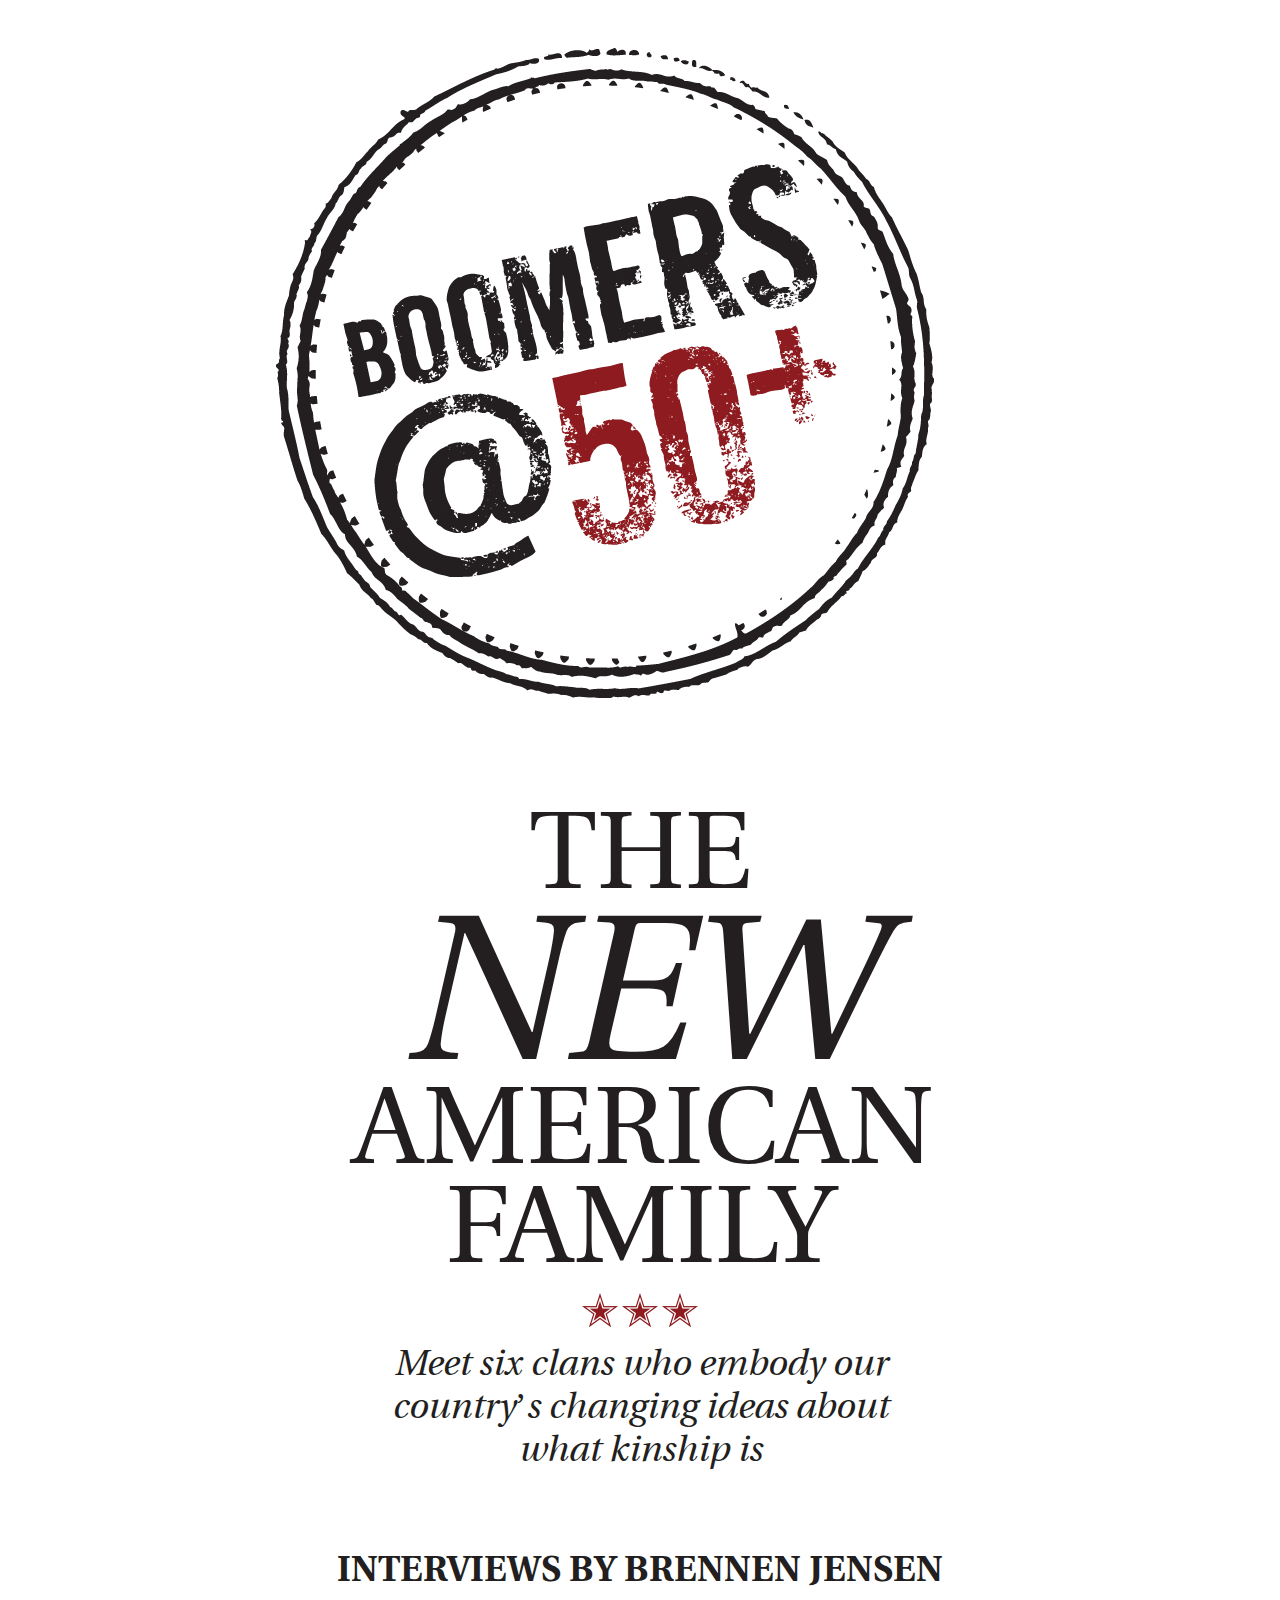
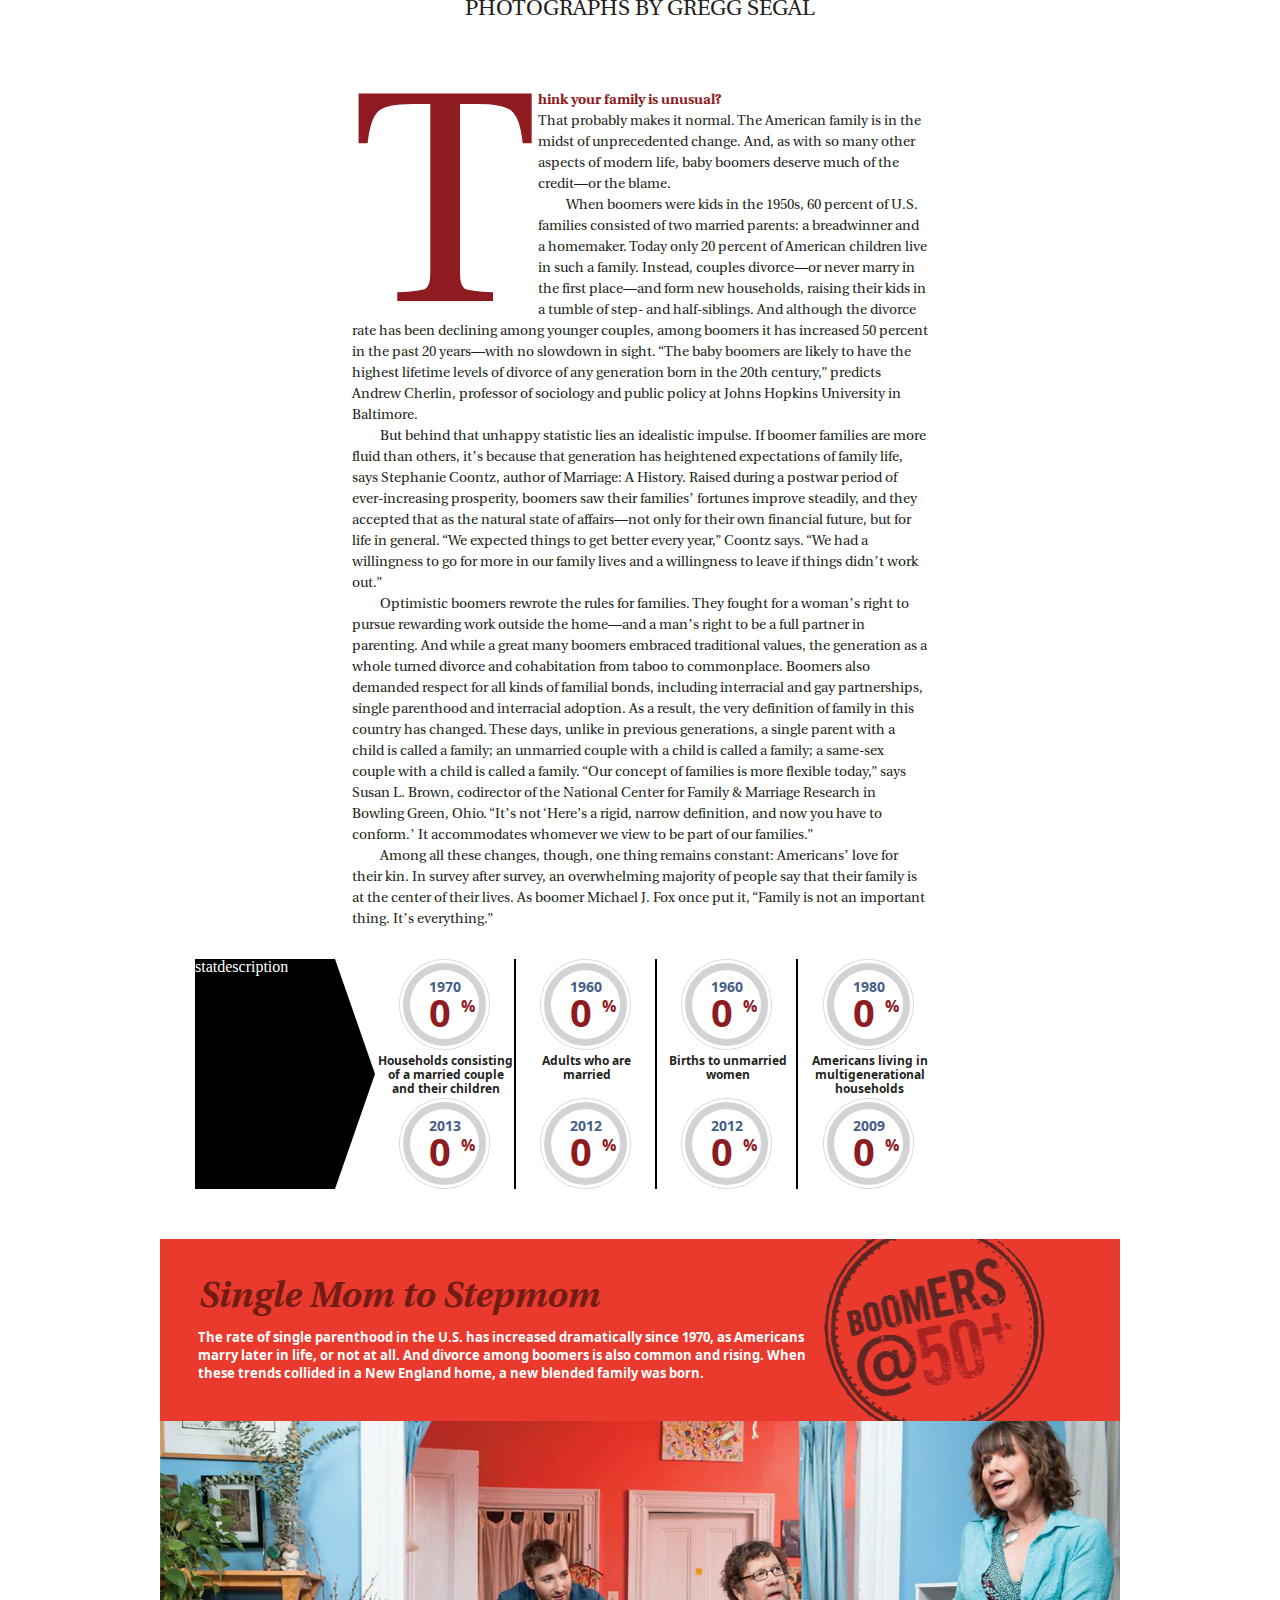
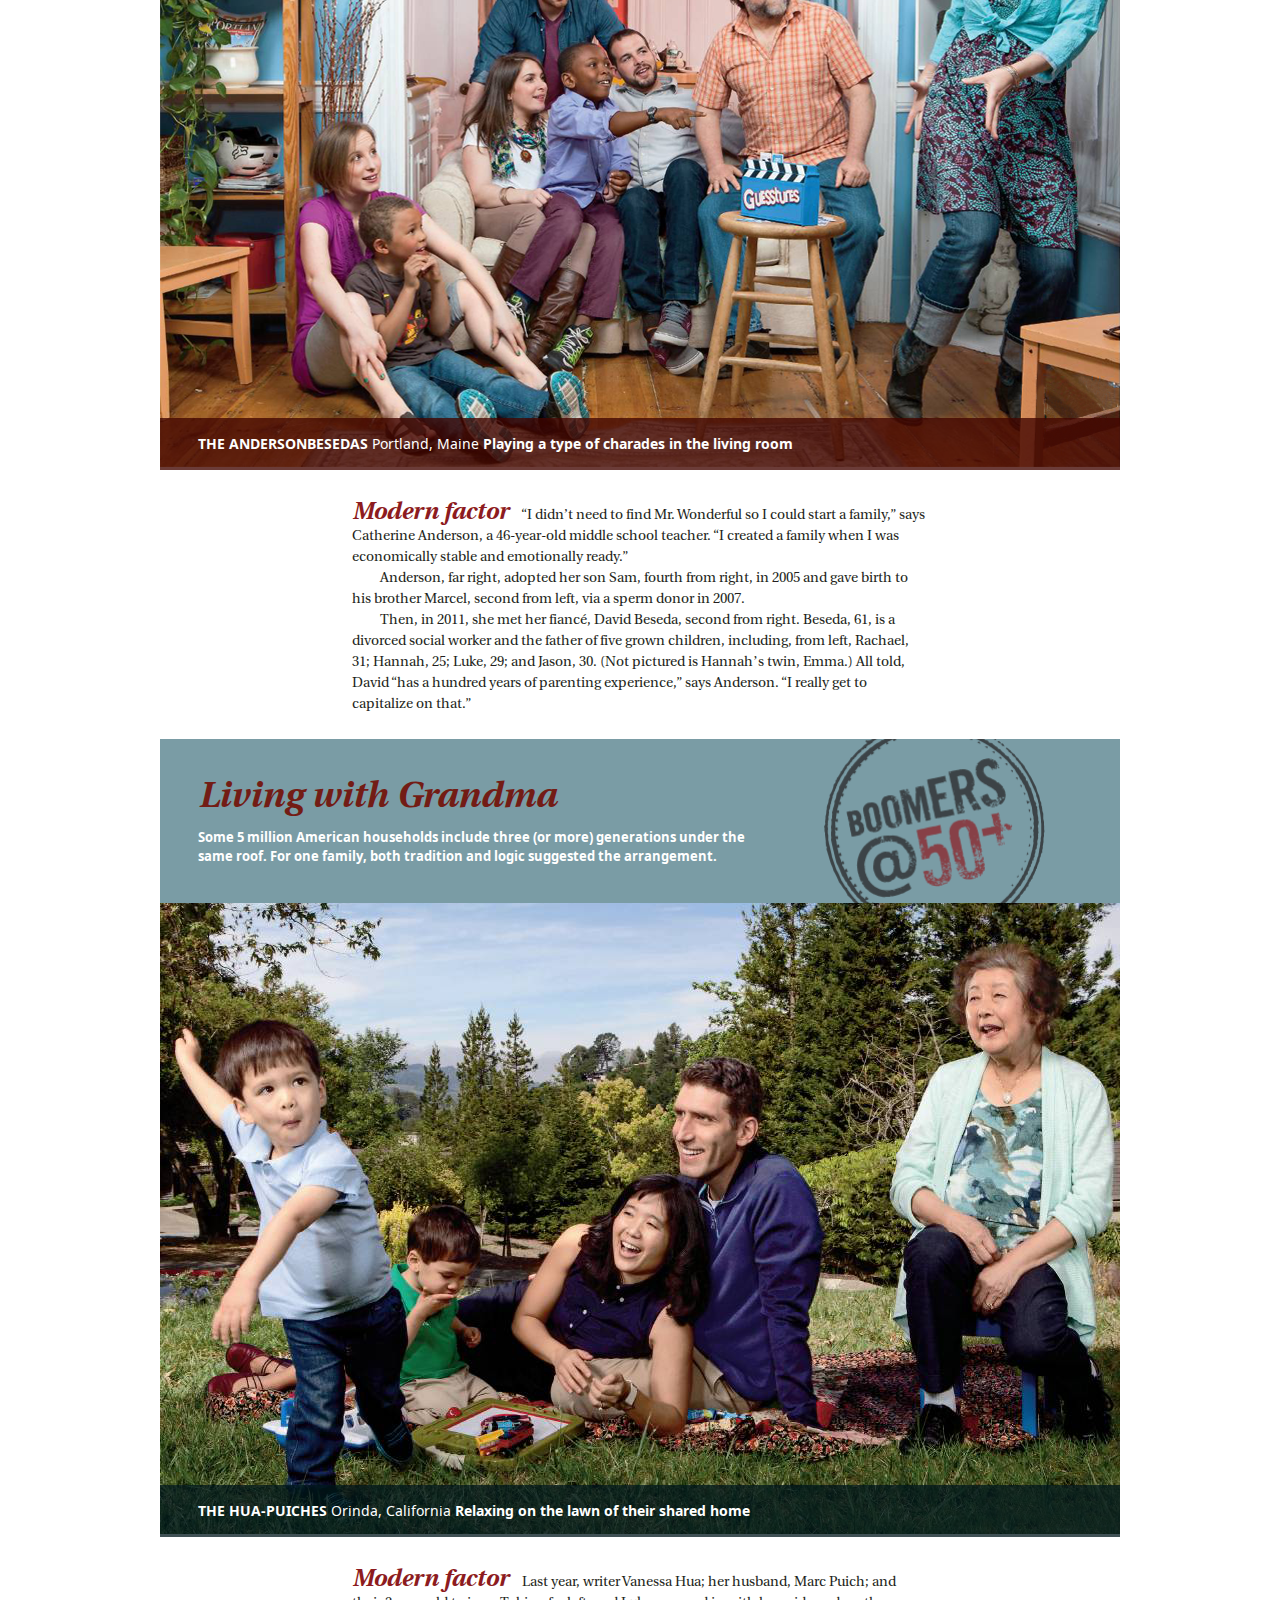
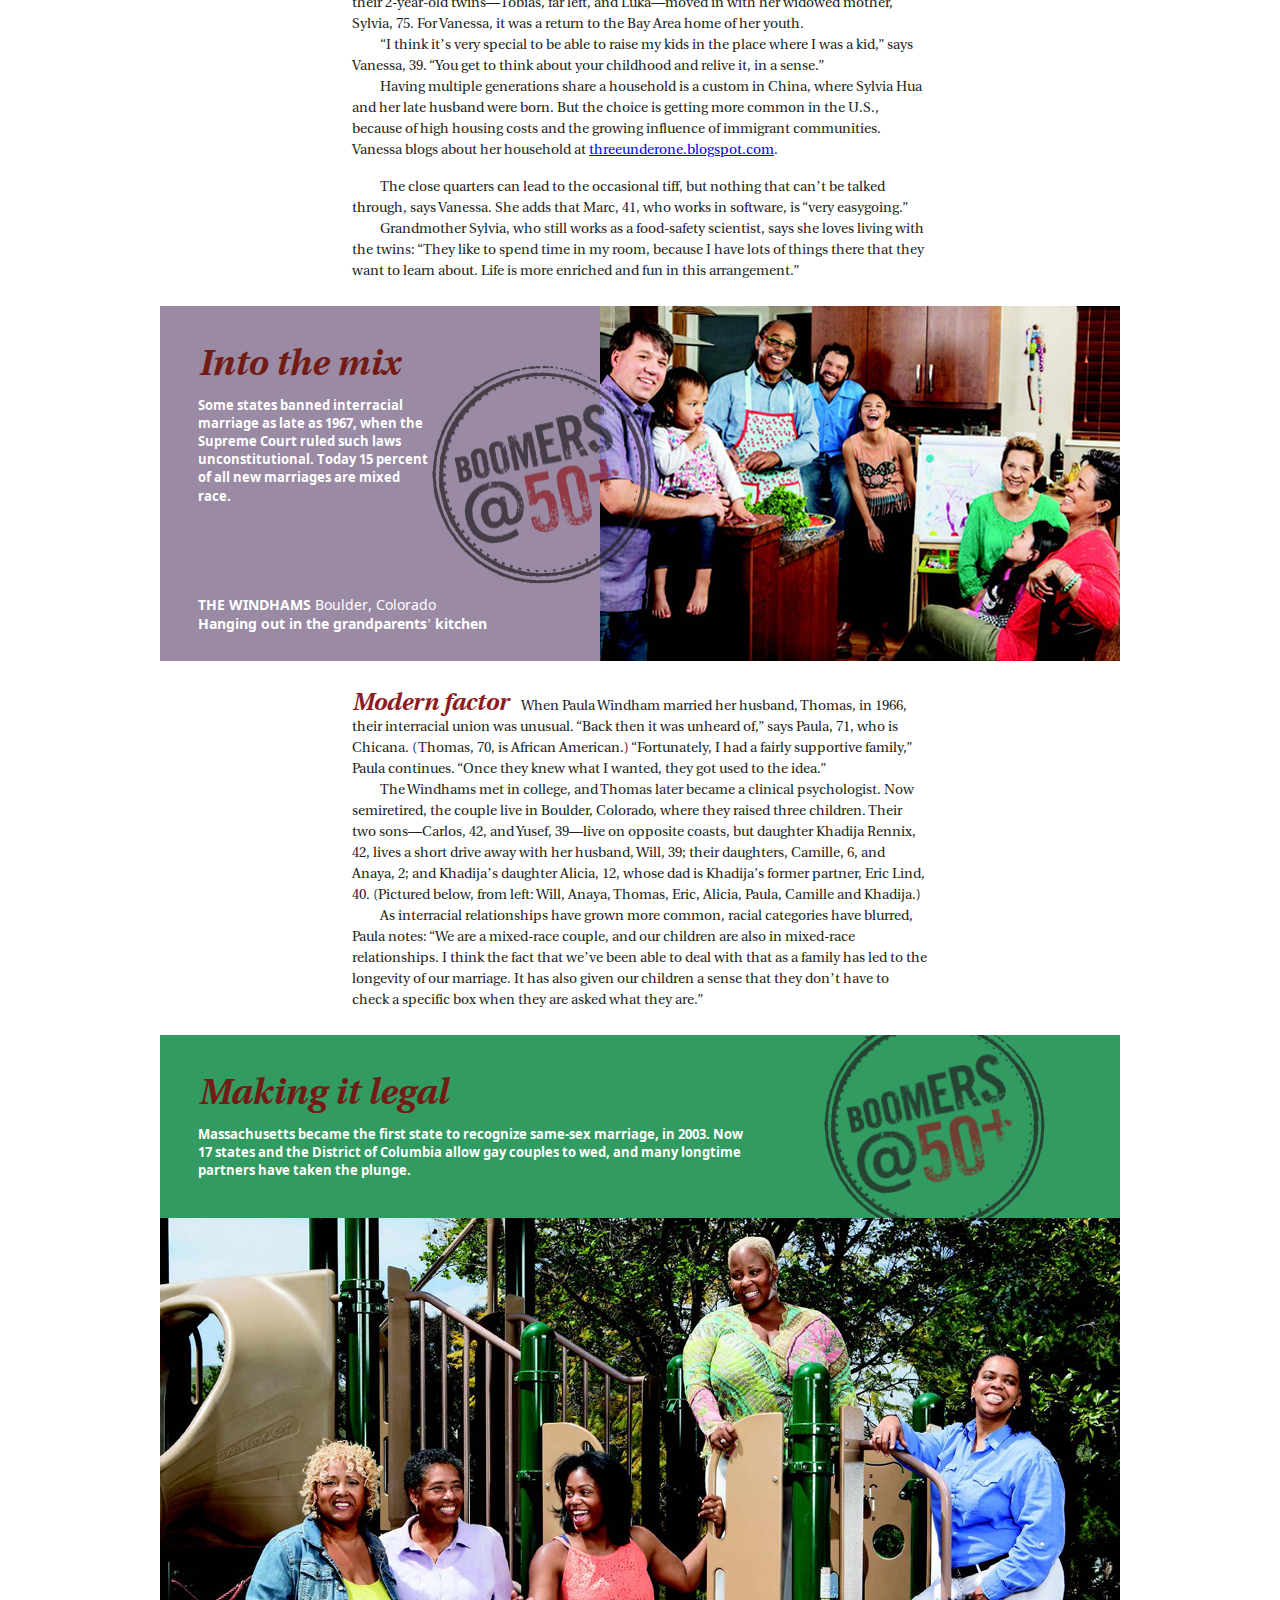
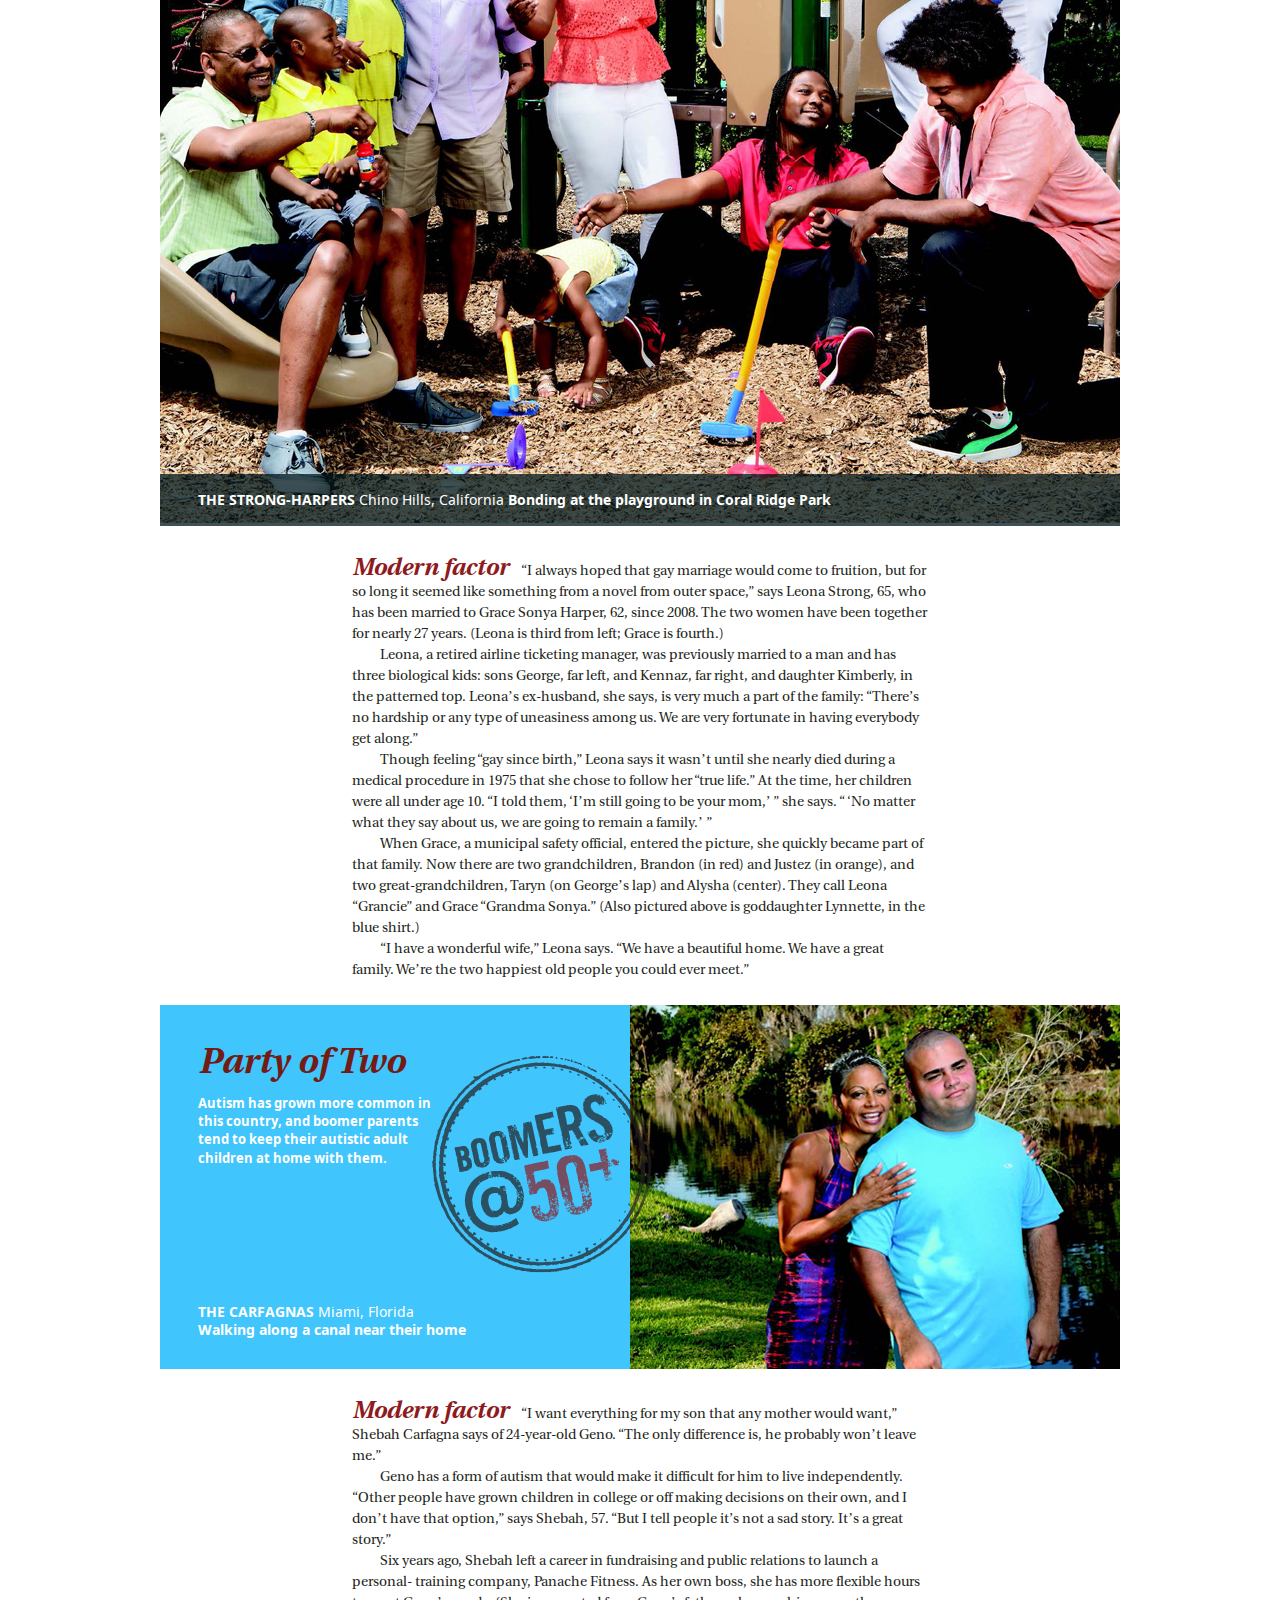
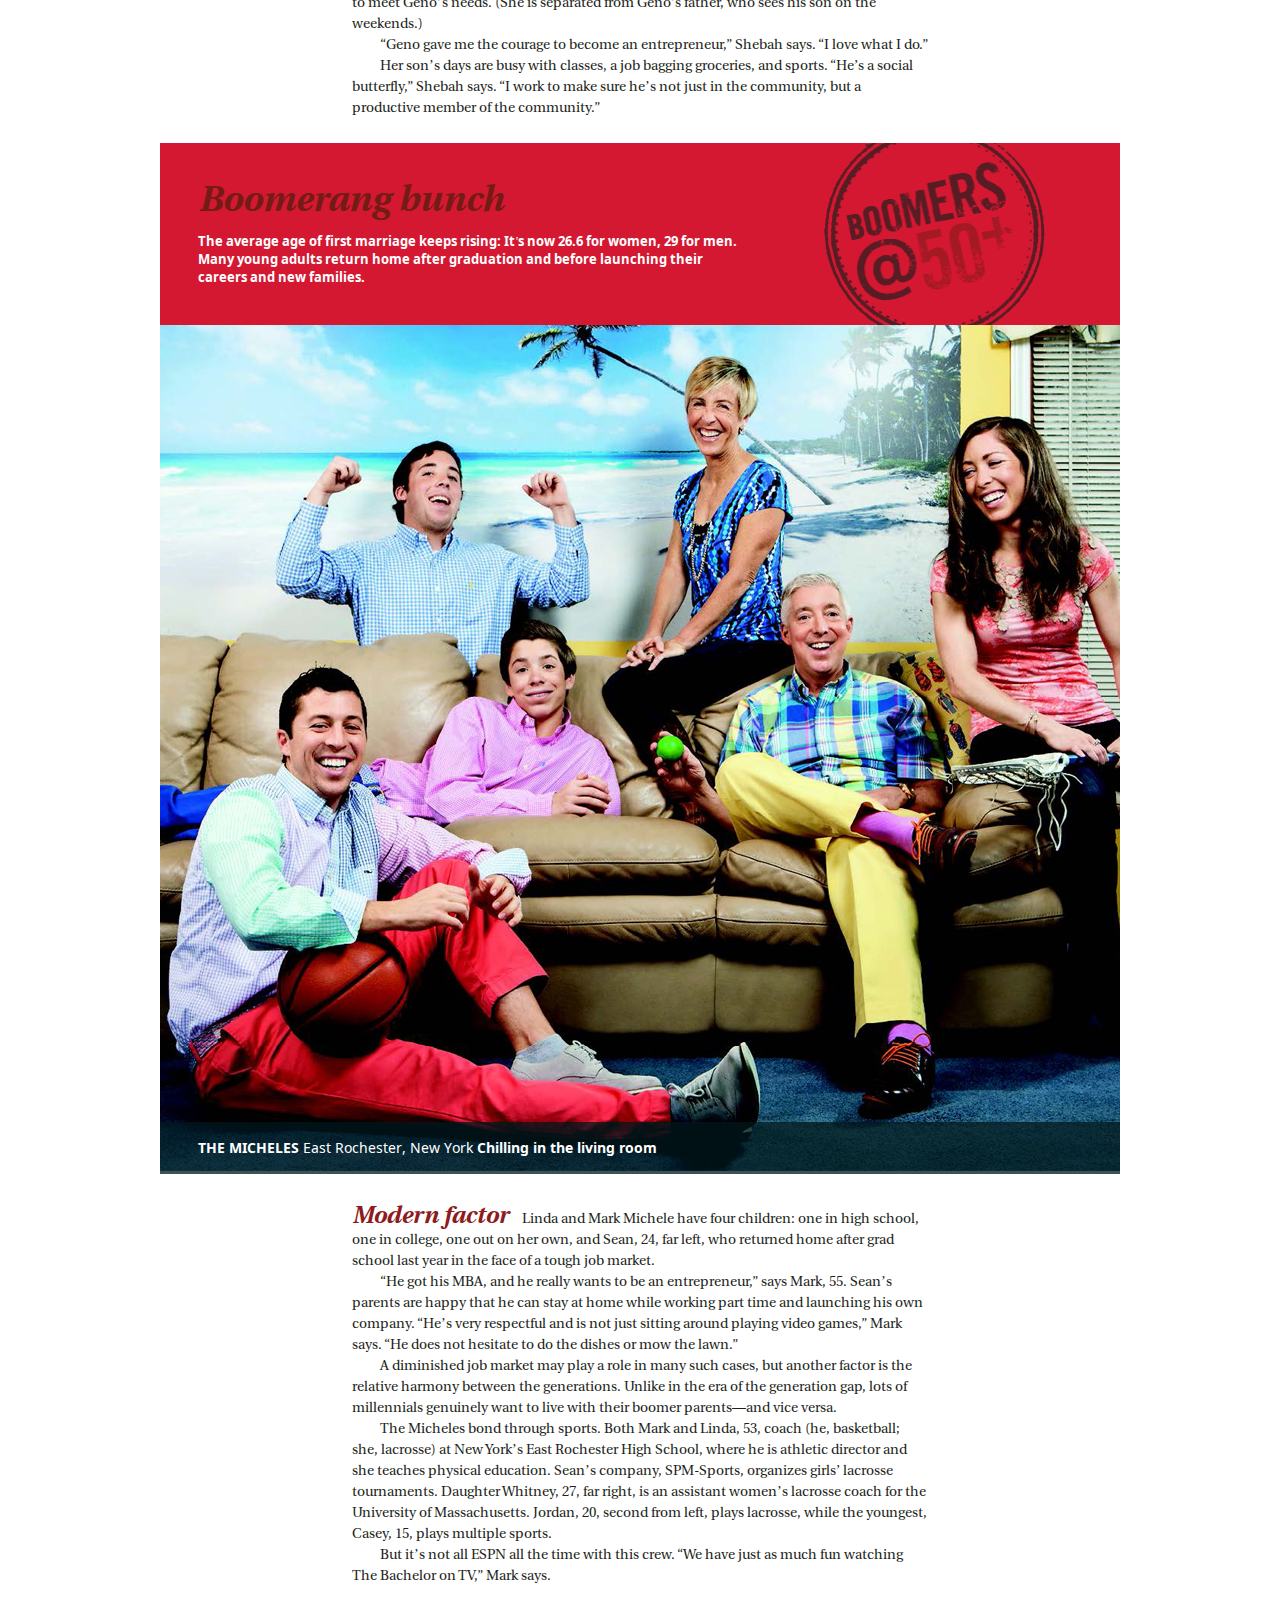
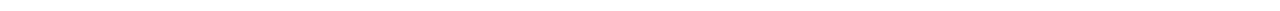
==== gtxceldemotemplates/boomers/index.html @ 709ea3ac "adding boomers article current progress" ====
<!doctype html>
<html lang="en">
<head>
  <meta charset="UTF-8">
  <title>Boomers Article</title>
  <link rel="stylesheet" href="css/style.css">
  <meta name="viewport" content="width=device-width, user-scalable=no, initial-scale=1.0, maximum-scale=1.0, minimum-scale=1.0">
</head>
<body>
	<header>
		<img src="img/logo-big.png" id="logo-big" alt="Boomers at Fifty Plus"/>
		<h1>The <span class="title-highlight">New</span> American Family</h1>
		<div class="stars">
			<img src="img/stars.png" alt="star"/>
		</div>
		<div class="title-description">
			Meet six clans who embody our country’s changing ideas about what kinship is
		</div>
		<div class="byline-main">Interviews by Brennen Jensen</div>
		<div class="byline-sub">Photographs by Gregg Segal</div>
	</header>
	
	<main>
		<!-- INTRO -->
		<section id="intro">
			<div class="text">
				<p class="first"><span class="highlight"><span class="big-letter">T</span>hink your family is unusual?</span></p>

				<p class="first">That probably makes it normal. The American family is in the midst of unprecedented change. And, as with so many other aspects of modern life, baby boomers deserve much of the credit&#8212;or the blame.</p>

				<p>When boomers were kids in the 1950s, 60 percent of U.S. families consisted of two married parents: a breadwinner and a homemaker. Today only 20 percent of American children live in such a family. Instead, couples divorce&#8212;or never marry in the first place&#8212;and form new households, raising their kids in a tumble of step- and half-siblings. And although the divorce rate has been declining among younger couples, among boomers it has increased 50 percent in the past 20 years&#8212;with no slowdown in sight. &#8220;The baby boomers are likely to have the highest lifetime levels of divorce of any generation born in the 20th century,&#8221; predicts Andrew Cherlin, professor of sociology and public policy at Johns Hopkins University in Baltimore.</p>

				<p>But behind that unhappy statistic lies an idealistic impulse. If boomer families are more fluid than others, it&#8217;s because that generation has heightened expectations of family life, says Stephanie Coontz, author of <i>Marriage: A History. </i>Raised during a postwar period of ever-increasing prosperity, boomers saw their families&#8217; fortunes improve steadily, and they accepted that as the natural state of affairs&#8212;not only for their own financial future, but for life in general. &#8220;We expected things to get better every year,&#8221; Coontz says. &#8220;We had a willingness to go for more in our family lives and a willingness to leave if things didn&#8217;t work out.&#8221;</p>

				<p>Optimistic boomers rewrote the rules for families. They fought for a woman&#8217;s right to pursue rewarding work outside the home&#8212;and a man&#8217;s right to be a full partner in parenting. And while a great many boomers embraced traditional values, the generation as a whole turned divorce and cohabitation from taboo to commonplace. Boomers also demanded respect for all kinds of familial bonds, including interracial and gay partnerships, single parenthood and interracial adoption. As a result, the very definition of family in this country has changed. These days, unlike in previous generations, a single parent with a child is called a family; an unmarried couple with a child is called a family; a same-sex couple with a child is called a family. &#8220;Our concept of families is more flexible today,&#8221; says Susan L. Brown, codirector of the National Center for Family &#38; Marriage Research in Bowling Green, Ohio. &#8220;It&#8217;s not &#8216;Here&#8217;s a rigid, narrow definition, and now you have to conform.&#8217; It accommodates whomever we view to be part of our families.&#8221;</p>

				<p id="stats-trigger">Among all these changes, though, one thing remains constant: Americans&#8217; love for their kin. In survey after survey, an overwhelming majority of people say that their family is at the center of their lives. As boomer Michael J. Fox once put it, &#8220;Family is not an important thing. It&#8217;s everything.&#8221;</p>
			</div>

			<div id="stats">
				<div id="stat-desc">statdescription</div>
				<div id="chart">
					
					<!-- STAT PAIR -->
					<div class="stat-pair">
						<div class="old">
							<!-- STAT 1 -->
							<div class="progress-radial progress-0" id="stat-1" data-total="44">
								<div class="overlay">
									<div class="year">1970</div>
									<div class="percent"><span class="percent-num">0</span><span class="percent-sign">%</div>
								</div>
							</div>
							<!-- END STAT -->
						</div>
						<div class="new">
							<!-- STAT 2 -->
							<div class="progress-radial progress-0" id="stat-2" data-total="19">
								<div class="overlay">
									<div class="year">2013</div>
									<div class="percent"><span class="percent-num">0</span><span class="percent-sign">%</span></div>
								</div>
							</div>
							<!-- END STAT -->
						</div>
						<div class="pair-desc">Households consisting of a married couple and their children</div>
					</div>
					<!-- END STAT PAIR -->

					<!-- STAT PAIR -->
					<div class="stat-pair">
						<div class="old">
							<!-- STAT 3 -->
							<div class="progress-radial progress-0" id="stat-3" data-total="72">
								<div class="overlay">
									<div class="year">1960</div>
									<div class="percent"><span class="percent-num">0</span><span class="percent-sign">%</div>
								</div>
							</div>
							<!-- END STAT -->
						</div>
						<div class="new">
							<!-- STAT 4 -->
							<div class="progress-radial progress-0" id="stat-4" data-total="51">
								<div class="overlay">
									<div class="year">2012</div>
									<div class="percent"><span class="percent-num">0</span><span class="percent-sign">%</span></div>
								</div>
							</div>
							<!-- END STAT -->
						</div>
						<div class="pair-desc">Adults who are married</div>
					</div>
					<!-- END STAT PAIR -->

					<!-- STAT PAIR -->
					<div class="stat-pair">
						<div class="old">
							<!-- STAT 5 -->
							<div class="progress-radial progress-0" id="stat-5" data-total="5">
								<div class="overlay">
									<div class="year">1960</div>
									<div class="percent"><span class="percent-num">0</span><span class="percent-sign">%</div>
								</div>
							</div>
							<!-- END STAT -->
						</div>
						<div class="new">
							<!-- STAT 6 -->
							<div class="progress-radial progress-0" id="stat-6" data-total="41">
								<div class="overlay">
									<div class="year">2012</div>
									<div class="percent"><span class="percent-num">0</span><span class="percent-sign">%</span></div>
								</div>
							</div>
							<!-- END STAT -->
						</div>
						<div class="pair-desc">Births to unmarried women</div>
					</div>
					<!-- END STAT PAIR -->

					<!-- STAT PAIR -->
					<div class="stat-pair last">
						<div class="old">
							<!-- STAT 7 -->
							<div class="progress-radial progress-0" id="stat-7" data-total="12">
								<div class="overlay">
									<div class="year">1980</div>
									<div class="percent"><span class="percent-num">0</span><span class="percent-sign">%</div>
								</div>
							</div>
							<!-- END STAT -->
						</div>
						<div class="new">
							<!-- STAT 8 -->
							<div class="progress-radial progress-0" id="stat-8" data-total="17">
								<div class="overlay">
									<div class="year">2009</div>
									<div class="percent"><span class="percent-num">0</span><span class="percent-sign">%</span></div>
								</div>
							</div>
							<!-- END STAT -->
						</div>
						<div class="pair-desc">Americans living in multigenerational households</div>
					</div>
					<!-- END STAT PAIR -->

				</div>
			</div>
		</section>
		
		<!-- STEPMOM -->
		<section id="stepmom">
			<div class="banner">
				<div class="left">
					<h2>Single Mom to Stepmom</h2>
					<p class="description">
						The rate of single parenthood in the U.S. has increased dramatically since 1970, as Americans marry later in life, or not at all. And divorce among boomers is also common and rising. When these trends collided in a New England home, a new blended family was born.
					</p>
				</div>
				<div class="right">
					<img src="img/logo.png" class="logo" />
				</div>
			</div>
			
			<div class="photo-container">
				<img src="img/photo1.png" alt="" class="full-img"/>
				<div class="caption caption-full caption-red">
					THE ANDERSONBESEDAS <span class="light">Portland, Maine</span> Playing a type of charades in the living room
				</div>
			</div>

			<div class="text">
				<p class="first"><span class="highlight">Modern factor</span> &#8220;I didn&#8217;t need to find Mr. Wonderful so I could start a family,&#8221; says Catherine Anderson, a 46-year-old middle school teacher. &#8220;I created a family when I was economically stable and emotionally ready.&#8221;</p>

				<p>Anderson, far right, adopted her son Sam, fourth from right, in 2005 and gave birth to his brother Marcel, second from left, via a sperm donor in 2007.</p>

				<p>Then, in 2011, she met her fianc&#233;, David Beseda, second from right. Beseda, 61, is a divorced social worker and the father of five grown children, including, from left, Rachael, 31; Hannah, 25; Luke, 29; and Jason, 30. (Not pictured is Hannah&#8217;s twin, Emma.) All told, David &#8220;has a hundred years of parenting experience,&#8221; says Anderson. &#8220;I really get to capitalize on that.&#8221;</p>
			</div>
		</section>
		
		<!-- GRANDMA -->
		<section id="grandma">
			<div class="banner">
				<div class="left">
					<h2>Living with Grandma</h2>
					<p class="description">
						Some 5 million American households include three (or more) generations under the same roof. For one family, both tradition and logic suggested the arrangement.
					</p>
				</div>
				<div class="right">
					<img src="img/logo.png" class="logo" />
				</div>
			</div>
			
			<div class="photo-container">
				<img src="img/photo2.png" alt="" class="full-img"/>
				<div class="caption caption-full">
					THE HUA-PUICHES <span class="light">Orinda, California</span> Relaxing on the lawn of their shared home
				</div>
			</div>

			<div class="text">
				<p class="first"><span class="highlight">Modern factor</span> Last year, writer Vanessa Hua; her husband, Marc Puich; and their 2-year-old twins&#8212;Tobias, far left, and Luka&#8212;moved in with her widowed mother, Sylvia, 75. For Vanessa, it was a return to the Bay Area home of her youth.</p>

				<p>&#8220;I think it&#8217;s very special to be able to raise my kids in the place where I was a kid,&#8221; says Vanessa, 39. &#8220;You get to think about your childhood and relive it, in a sense.&#8221;</p>

				<p>Having multiple generations share a household is a custom in China, where Sylvia Hua and her late husband were born. But the choice is getting more common in the U.S., because of high housing costs and the growing influence of immigrant communities. Vanessa blogs about her household at <a href="http://threeunderone.blogspot.com">threeunderone.blogspot.com</a>.</p>
				<a name="pg0069">&#160;</a>

				<p>The close quarters can lead to the occasional tiff, but nothing that can&#8217;t be talked through, says Vanessa. She adds that Marc, 41, who works in software, is &#8220;very easygoing.&#8221;</p>

				<p>Grandmother Sylvia, who still works as a food-safety scientist, says she loves living with the twins: &#8220;They like to spend time in my room, because I have lots of things there that they want to learn about. Life is more enriched and fun in this arrangement.&#8221;</p>
			</div>
		</section>
		
		<!-- MIX -->
		<section id="mix">
			<div class="banner-half">
				<div class="left">
					<h2>Into the mix</h2>
					<div class="description">
						Some states banned interracial marriage as late as 1967, when the Supreme Court ruled such laws unconstitutional. Today 15 percent of all new marriages are mixed race.
					</div>
					<img src="img/logo.png" class="logo" />
				</div>
				<div class="right">
					<img src="img/photo3.png" alt="" class="half-img"/>
				</div>

				<div class="caption caption-half">
					THE WINDHAMS <span class="light">Boulder, Colorado</span><br/>
					Hanging out in the grandparents’ kitchen
				</div>
			</div>
			<div class="text">
				<p class="first"><span class="highlight">Modern factor</span> When Paula Windham married her husband, Thomas, in 1966, their interracial union was unusual. &#8220;Back then it was unheard of,&#8221; says Paula, 71, who is Chicana. (Thomas, 70, is African American.) &#8220;Fortunately, I had a fairly supportive family,&#8221; Paula continues. &#8220;Once they knew what I wanted, they got used to the idea.&#8221;</p>

				<p>The Windhams met in college, and Thomas later became a clinical psychologist. Now semiretired, the couple live in Boulder, Colorado, where they raised three children. Their two sons&#8212;Carlos, 42, and Yusef, 39&#8212;live on opposite coasts, but daughter Khadija Rennix, 42, lives a short drive away with her husband, Will, 39; their daughters, Camille, 6, and Anaya, 2; and Khadija&#8217;s daughter Alicia, 12, whose dad is Khadija&#8217;s former partner, Eric Lind, 40. (Pictured below, from left: Will, Anaya, Thomas, Eric, Alicia, Paula, Camille and Khadija.)</p>

				<p>As interracial relationships have grown more common, racial categories have blurred, Paula notes: &#8220;We are a mixed-race couple, and our children are also in mixed-race relationships. I think the fact that we&#8217;ve been able to deal with that as a family has led to the longevity of our marriage. It has also given our children a sense that they don&#8217;t have to check a specific box when they are asked what they are.&#8221;</p>
			</div>
		</section>
		
		<!-- LEGAL -->
		<section id="legal">
			<div class="banner">
				<div class="left">
					<h2>Making it legal</h2>
					<p class="description">
						Massachusetts became the first state to recognize same-sex marriage, in 2003. Now 17 states and the District of Columbia allow gay couples to wed, and many longtime partners have taken the plunge.
					</p>
				</div>
				<div class="right">
					<img src="img/logo.png" class="logo" />
				</div>
			</div>
			
			<div class="photo-container">
				<img src="img/photo4.png" alt="" class="full-img"/>
				<div class="caption caption-full">
					THE STRONG-HARPERS <span class="light">Chino Hills, California</span> Bonding at the playground in Coral Ridge Park
				</div>
			</div>

			<div class="text">
				<p class="first"><span class="highlight">Modern factor</span> &#8220;I always hoped that gay marriage would come to fruition, but for so long it seemed like something from a novel from outer space,&#8221; says Leona Strong, 65, who has been married to Grace Sonya Harper, 62, since 2008. The two women have been together for nearly 27 years. (Leona is third from left; Grace is fourth.)</p>

				<p>Leona, a retired airline ticketing manager, was previously married to a man and has three biological kids: sons George, far left, and Kennaz, far right, and daughter Kimberly, in the patterned top. Leona&#8217;s ex-husband, she says, is very much a part of the family: &#8220;There&#8217;s no hardship or any type of uneasiness among us. We are very fortunate in having everybody get along.&#8221;</p>

				<p>Though feeling &#8220;gay since birth,&#8221; Leona says it wasn&#8217;t until she nearly died during a medical procedure in 1975 that she chose to follow her &#8220;true life.&#8221; At the time, her children were all under age 10. &#8220;I told them, &#8216;I&#8217;m still going to be your mom,&#8217; &#8221; she says. &#8220; &#8216;No matter what they say about us, we are going to remain a family.&#8217; &#8221;</p>

				<p>When Grace, a municipal safety official, entered the picture, she quickly became part of that family. Now there are two grandchildren, Brandon (in red) and Justez (in orange), and two great-grandchildren, Taryn (on George&#8217;s lap) and Alysha (center). They call Leona &#8220;Grancie&#8221; and Grace &#8220;Grandma Sonya.&#8221; (Also pictured above is goddaughter Lynnette, in the blue shirt.)</p>

				<p>&#8220;I have a wonderful wife,&#8221; Leona says. &#8220;We have a beautiful home. We have a great family. We&#8217;re the two happiest old people you could ever meet.&#8221;</p>
			</div>
		</section>

		<!-- TWO -->
		<section id="two">
			<div class="banner-half">
				<div class="left">
					<h2>Party of Two</h2>
					<div class="description">
						Autism has grown more common in this country, and boomer parents tend to keep their autistic adult children at home with them.
					</div>
					<img src="img/logo.png" class="logo" />
				</div>
				<div class="right">
					<img src="img/photo5.png" alt="" class="half-img"/>
				</div>
				<div class="caption caption-half">
					THE CARFAGNAS <span class="light">Miami, Florida</span><br/>
					Walking along a canal near their home
				</div>
			</div>

			<div class="text">
				<p class="first"><span class="highlight">Modern factor</span> &#8220;I want everything for my son that any mother would want,&#8221; Shebah Carfagna says of 24-year-old Geno. &#8220;The only difference is, he probably won&#8217;t leave me.&#8221;</p>

				<p>Geno has a form of autism that would make it difficult for him to live independently. &#8220;Other people have grown children in college or off making decisions on their own, and I don&#8217;t have that option,&#8221; says Shebah, 57. &#8220;But I tell people it&#8217;s not a sad story. It&#8217;s a great story.&#8221;</p>

				<p>Six years ago, Shebah left a career in fundraising and public relations to launch a personal- training company, Panache Fitness. As her own boss, she has more flexible hours to meet Geno&#8217;s needs. (She is separated from Geno&#8217;s father, who sees his son on the weekends.)</p>

				<p>&#8220;Geno gave me the courage to become an entrepreneur,&#8221; Shebah says. &#8220;I love what I do.&#8221;</p>

				<p>Her son&#8217;s days are busy with classes, a job bagging groceries, and sports. &#8220;He&#8217;s a social butterfly,&#8221; Shebah says. &#8220;I work to make sure he&#8217;s not just in the community, but a productive member of the community.&#8221;</p>
			</div>
		</section>

		<!-- BOOMERANG -->
		<section id="boomerang">
			<div class="banner">
				<div class="left">
					<h2>Boomerang  bunch</h2>
					<p class="description">
						The average age of first marriage keeps rising: It&#8217;s now 26.6 for women, 29 for men. Many young adults return home after graduation and before launching their careers and new families.
					</p>
				</div>
				<div class="right">
					<img src="img/logo.png" class="logo" />
				</div>
			</div>
			
			<div class="photo-container">
				<img src="img/photo6.png" alt="" class="full-img"/>
				<div class="caption caption-full">
					THE MICHELES <span class="light">East Rochester, New York</span> Chilling in the living room
				</div>
			</div>

			<div class="text">
				<p class="first"><span class="highlight">Modern factor</span> Linda and Mark Michele have four children: one in high school, one in college, one out on her own, and Sean, 24, far left, who returned home after grad school last year in the face of a tough job market.</p>

				<p>&#8220;He got his MBA, and he really wants to be an entrepreneur,&#8221; says Mark, 55. Sean&#8217;s parents are happy that he can stay at home while working part time and launching his own company. &#8220;He&#8217;s very respectful and is not just sitting around playing video games,&#8221; Mark says. &#8220;He does not hesitate to do the dishes or mow the lawn.&#8221;</p>

				<p>A diminished job market may play a role in many such cases, but another factor is the relative harmony between the generations. Unlike in the era of the generation gap, lots of millennials genuinely want to live with their boomer parents&#8212;and vice versa.</p>

				<p>The Micheles bond through sports. Both Mark and Linda, 53, coach (he, basketball; she, lacrosse) at New York&#8217;s East Rochester High School, where he is athletic director and she teaches physical education. Sean&#8217;s company, SPM-Sports, organizes girls&#8217; lacrosse tournaments. Daughter Whitney, 27, far right, is an assistant women&#8217;s lacrosse coach for the University of Massachusetts. Jordan, 20, second from left, plays lacrosse, while the youngest, Casey, 15, plays multiple sports.</p>

				<p>But it&#8217;s not all ESPN all the time with this crew. &#8220;We have just as much fun watching <i>The Bachelor </i>on TV,&#8221; Mark says.</p>
			</div>
		</section>
	</main>


  <script src="js/script.js"></script>
</body>
</html>
---- gtxceldemotemplates/boomers/css/style.css ----
/* line 5, ../../../../../../../../../Library/Ruby/Gems/2.0.0/gems/compass-core-1.0.1/stylesheets/compass/reset/_utilities.scss */
html, body, div, span, applet, object, iframe,
h1, h2, h3, h4, h5, h6, p, blockquote, pre,
a, abbr, acronym, address, big, cite, code,
del, dfn, em, img, ins, kbd, q, s, samp,
small, strike, strong, sub, sup, tt, var,
b, u, i, center,
dl, dt, dd, ol, ul, li,
fieldset, form, label, legend,
table, caption, tbody, tfoot, thead, tr, th, td,
article, aside, canvas, details, embed,
figure, figcaption, footer, header, hgroup,
menu, nav, output, ruby, section, summary,
time, mark, audio, video {
  margin: 0;
  padding: 0;
  border: 0;
  font: inherit;
  font-size: 100%;
  vertical-align: baseline;
}

/* line 22, ../../../../../../../../../Library/Ruby/Gems/2.0.0/gems/compass-core-1.0.1/stylesheets/compass/reset/_utilities.scss */
html {
  line-height: 1;
}

/* line 24, ../../../../../../../../../Library/Ruby/Gems/2.0.0/gems/compass-core-1.0.1/stylesheets/compass/reset/_utilities.scss */
ol, ul {
  list-style: none;
}

/* line 26, ../../../../../../../../../Library/Ruby/Gems/2.0.0/gems/compass-core-1.0.1/stylesheets/compass/reset/_utilities.scss */
table {
  border-collapse: collapse;
  border-spacing: 0;
}

/* line 28, ../../../../../../../../../Library/Ruby/Gems/2.0.0/gems/compass-core-1.0.1/stylesheets/compass/reset/_utilities.scss */
caption, th, td {
  text-align: left;
  font-weight: normal;
  vertical-align: middle;
}

/* line 30, ../../../../../../../../../Library/Ruby/Gems/2.0.0/gems/compass-core-1.0.1/stylesheets/compass/reset/_utilities.scss */
q, blockquote {
  quotes: none;
}
/* line 103, ../../../../../../../../../Library/Ruby/Gems/2.0.0/gems/compass-core-1.0.1/stylesheets/compass/reset/_utilities.scss */
q:before, q:after, blockquote:before, blockquote:after {
  content: "";
  content: none;
}

/* line 32, ../../../../../../../../../Library/Ruby/Gems/2.0.0/gems/compass-core-1.0.1/stylesheets/compass/reset/_utilities.scss */
a img {
  border: none;
}

/* line 116, ../../../../../../../../../Library/Ruby/Gems/2.0.0/gems/compass-core-1.0.1/stylesheets/compass/reset/_utilities.scss */
article, aside, details, figcaption, figure, footer, header, hgroup, main, menu, nav, section, summary {
  display: block;
}

@font-face {
  font-family: 'NotoSans-Regular';
  src: url("fonts/NotoSans_gdi.eot");
  src: url("fonts/NotoSans_gdi.eot?#iefix") format("embedded-opentype"), url("fonts/NotoSans_gdi.woff") format("woff"), url("fonts/NotoSans_gdi.ttf") format("truetype"), url("fonts/NotoSans_gdi.svg#NotoSans-Regular") format("svg");
  font-weight: 400;
  font-style: normal;
  font-stretch: normal;
  unicode-range: U+000D-2666;
}
@font-face {
  font-family: 'NotoSans-Bold';
  src: url("fonts/NotoSans-Bold_gdi.eot");
  src: url("fonts/NotoSans-Bold_gdi.eot?#iefix") format("embedded-opentype"), url("fonts/NotoSans-Bold_gdi.woff") format("woff"), url("fonts/NotoSans-Bold_gdi.ttf") format("truetype"), url("fonts/NotoSans-Bold_gdi.svg#NotoSans-Bold") format("svg");
  font-weight: 700;
  font-style: normal;
  font-stretch: normal;
  unicode-range: U+000D-2666;
}
@font-face {
  font-family: 'Heuristica-Regular';
  src: url("fonts/Heuristica-Regular_gdi.eot");
  src: url("fonts/Heuristica-Regular_gdi.eot?#iefix") format("embedded-opentype"), url("fonts/Heuristica-Regular_gdi.woff") format("woff"), url("fonts/Heuristica-Regular_gdi.ttf") format("truetype"), url("fonts/Heuristica-Regular_gdi.svg#Heuristica-Regular") format("svg");
  font-weight: 400;
  font-style: normal;
  font-stretch: normal;
  unicode-range: U+0020-2212;
}
@font-face {
  font-family: 'Heuristica-Italic';
  src: url("fonts/Heuristica-Italic_gdi.eot");
  src: url("fonts/Heuristica-Italic_gdi.eot?#iefix") format("embedded-opentype"), url("fonts/Heuristica-Italic_gdi.woff") format("woff"), url("fonts/Heuristica-Italic_gdi.ttf") format("truetype"), url("fonts/Heuristica-Italic_gdi.svg#Heuristica-Italic") format("svg");
  font-weight: 400;
  font-style: italic;
  font-stretch: normal;
  unicode-range: U+0-10FFFF;
}
@font-face {
  font-family: 'Heuristica-BoldItalic';
  src: url("fonts/Heuristica-BoldItalic_gdi.eot");
  src: url("fonts/Heuristica-BoldItalic_gdi.eot?#iefix") format("embedded-opentype"), url("fonts/Heuristica-BoldItalic_gdi.woff") format("woff"), url("fonts/Heuristica-BoldItalic_gdi.ttf") format("truetype"), url("fonts/Heuristica-BoldItalic_gdi.svg#Heuristica-BoldItalic") format("svg");
  font-weight: 700;
  font-style: italic;
  font-stretch: normal;
  unicode-range: U+0-10FFFF;
}
@font-face {
  font-family: 'Heuristica-Bold';
  src: url("fonts/Heuristica-Bold_gdi.eot");
  src: url("fonts/Heuristica-Bold_gdi.eot?#iefix") format("embedded-opentype"), url("fonts/Heuristica-Bold_gdi.woff") format("woff"), url("fonts/Heuristica-Bold_gdi.ttf") format("truetype"), url("fonts/Heuristica-Bold_gdi.svg#Heuristica-Bold") format("svg");
  font-weight: 700;
  font-style: normal;
  font-stretch: normal;
  unicode-range: U+0020-2212;
}
/* line 14, ../../../../../../../../../Library/Ruby/Gems/2.0.0/gems/susy-2.1.3/sass/susy/language/susy/_box-sizing.scss */
*, *:before, *:after {
  -moz-box-sizing: border-box;
  -webkit-box-sizing: border-box;
  box-sizing: border-box;
}

/* line 1, ../../../components/sass/_base.scss */
html {
  -webkit-text-size-adjust: 100%;
  /* Prevent font scaling in landscape while allowing user zoom */
}

/* line 5, ../../../components/sass/_base.scss */
body, html {
  width: 100%;
  color: #231f20;
}

/* line 6, ../../../components/sass/_animations.scss */
.old, .new {
  width: 91px;
  height: 91px;
  position: relative;
  border: 1px solid #d2d3d5;
  border-radius: 50%;
}

/* -------------------------------------
 * Bar container
 * ------------------------------------- */
/* line 17, ../../../components/sass/_animations.scss */
.progress-radial {
  box-sizing: content-box;
  float: left;
  margin-right: 30px;
  position: relative;
  width: 83px;
  height: 83px;
  border-radius: 50%;
  border: 3px solid #fff;
  background-color: #8d1b1f;
}

/* -------------------------------------
 * Optional centered circle w/text
 * ------------------------------------- */
/* line 32, ../../../components/sass/_animations.scss */
.old .overlay, .new .overlay {
  position: absolute;
  width: 69px;
  height: 69px;
  background-color: #fff;
  border-radius: 50%;
  margin-left: 7px;
  margin-top: 7px;
  text-align: center;
  font-size: 16px;
}

/* -------------------------------------
 * Mixin for progress-% class
 * ------------------------------------- */
/* line 56, ../../../components/sass/_animations.scss */
.progress-0 {
  background-image: linear-gradient(90deg, #d2d3d5 50%, rgba(0, 0, 0, 0) 50%, rgba(0, 0, 0, 0)), linear-gradient(90deg, #8d1b1f 50%, #d2d3d5 50%, #d2d3d5);
}

/* line 56, ../../../components/sass/_animations.scss */
.progress-1 {
  background-image: linear-gradient(90deg, #d2d3d5 50%, rgba(0, 0, 0, 0) 50%, rgba(0, 0, 0, 0)), linear-gradient(93.6deg, #8d1b1f 50%, #d2d3d5 50%, #d2d3d5);
}

/* line 56, ../../../components/sass/_animations.scss */
.progress-2 {
  background-image: linear-gradient(90deg, #d2d3d5 50%, rgba(0, 0, 0, 0) 50%, rgba(0, 0, 0, 0)), linear-gradient(97.2deg, #8d1b1f 50%, #d2d3d5 50%, #d2d3d5);
}

/* line 56, ../../../components/sass/_animations.scss */
.progress-3 {
  background-image: linear-gradient(90deg, #d2d3d5 50%, rgba(0, 0, 0, 0) 50%, rgba(0, 0, 0, 0)), linear-gradient(100.8deg, #8d1b1f 50%, #d2d3d5 50%, #d2d3d5);
}

/* line 56, ../../../components/sass/_animations.scss */
.progress-4 {
  background-image: linear-gradient(90deg, #d2d3d5 50%, rgba(0, 0, 0, 0) 50%, rgba(0, 0, 0, 0)), linear-gradient(104.4deg, #8d1b1f 50%, #d2d3d5 50%, #d2d3d5);
}

/* line 56, ../../../components/sass/_animations.scss */
.progress-5 {
  background-image: linear-gradient(90deg, #d2d3d5 50%, rgba(0, 0, 0, 0) 50%, rgba(0, 0, 0, 0)), linear-gradient(108deg, #8d1b1f 50%, #d2d3d5 50%, #d2d3d5);
}

/* line 56, ../../../components/sass/_animations.scss */
.progress-6 {
  background-image: linear-gradient(90deg, #d2d3d5 50%, rgba(0, 0, 0, 0) 50%, rgba(0, 0, 0, 0)), linear-gradient(111.6deg, #8d1b1f 50%, #d2d3d5 50%, #d2d3d5);
}

/* line 56, ../../../components/sass/_animations.scss */
.progress-7 {
  background-image: linear-gradient(90deg, #d2d3d5 50%, rgba(0, 0, 0, 0) 50%, rgba(0, 0, 0, 0)), linear-gradient(115.2deg, #8d1b1f 50%, #d2d3d5 50%, #d2d3d5);
}

/* line 56, ../../../components/sass/_animations.scss */
.progress-8 {
  background-image: linear-gradient(90deg, #d2d3d5 50%, rgba(0, 0, 0, 0) 50%, rgba(0, 0, 0, 0)), linear-gradient(118.8deg, #8d1b1f 50%, #d2d3d5 50%, #d2d3d5);
}

/* line 56, ../../../components/sass/_animations.scss */
.progress-9 {
  background-image: linear-gradient(90deg, #d2d3d5 50%, rgba(0, 0, 0, 0) 50%, rgba(0, 0, 0, 0)), linear-gradient(122.4deg, #8d1b1f 50%, #d2d3d5 50%, #d2d3d5);
}

/* line 56, ../../../components/sass/_animations.scss */
.progress-10 {
  background-image: linear-gradient(90deg, #d2d3d5 50%, rgba(0, 0, 0, 0) 50%, rgba(0, 0, 0, 0)), linear-gradient(126deg, #8d1b1f 50%, #d2d3d5 50%, #d2d3d5);
}

/* line 56, ../../../components/sass/_animations.scss */
.progress-11 {
  background-image: linear-gradient(90deg, #d2d3d5 50%, rgba(0, 0, 0, 0) 50%, rgba(0, 0, 0, 0)), linear-gradient(129.6deg, #8d1b1f 50%, #d2d3d5 50%, #d2d3d5);
}

/* line 56, ../../../components/sass/_animations.scss */
.progress-12 {
  background-image: linear-gradient(90deg, #d2d3d5 50%, rgba(0, 0, 0, 0) 50%, rgba(0, 0, 0, 0)), linear-gradient(133.2deg, #8d1b1f 50%, #d2d3d5 50%, #d2d3d5);
}

/* line 56, ../../../components/sass/_animations.scss */
.progress-13 {
  background-image: linear-gradient(90deg, #d2d3d5 50%, rgba(0, 0, 0, 0) 50%, rgba(0, 0, 0, 0)), linear-gradient(136.8deg, #8d1b1f 50%, #d2d3d5 50%, #d2d3d5);
}

/* line 56, ../../../components/sass/_animations.scss */
.progress-14 {
  background-image: linear-gradient(90deg, #d2d3d5 50%, rgba(0, 0, 0, 0) 50%, rgba(0, 0, 0, 0)), linear-gradient(140.4deg, #8d1b1f 50%, #d2d3d5 50%, #d2d3d5);
}

/* line 56, ../../../components/sass/_animations.scss */
.progress-15 {
  background-image: linear-gradient(90deg, #d2d3d5 50%, rgba(0, 0, 0, 0) 50%, rgba(0, 0, 0, 0)), linear-gradient(144deg, #8d1b1f 50%, #d2d3d5 50%, #d2d3d5);
}

/* line 56, ../../../components/sass/_animations.scss */
.progress-16 {
  background-image: linear-gradient(90deg, #d2d3d5 50%, rgba(0, 0, 0, 0) 50%, rgba(0, 0, 0, 0)), linear-gradient(147.6deg, #8d1b1f 50%, #d2d3d5 50%, #d2d3d5);
}

/* line 56, ../../../components/sass/_animations.scss */
.progress-17 {
  background-image: linear-gradient(90deg, #d2d3d5 50%, rgba(0, 0, 0, 0) 50%, rgba(0, 0, 0, 0)), linear-gradient(151.2deg, #8d1b1f 50%, #d2d3d5 50%, #d2d3d5);
}

/* line 56, ../../../components/sass/_animations.scss */
.progress-18 {
  background-image: linear-gradient(90deg, #d2d3d5 50%, rgba(0, 0, 0, 0) 50%, rgba(0, 0, 0, 0)), linear-gradient(154.8deg, #8d1b1f 50%, #d2d3d5 50%, #d2d3d5);
}

/* line 56, ../../../components/sass/_animations.scss */
.progress-19 {
  background-image: linear-gradient(90deg, #d2d3d5 50%, rgba(0, 0, 0, 0) 50%, rgba(0, 0, 0, 0)), linear-gradient(158.4deg, #8d1b1f 50%, #d2d3d5 50%, #d2d3d5);
}

/* line 56, ../../../components/sass/_animations.scss */
.progress-20 {
  background-image: linear-gradient(90deg, #d2d3d5 50%, rgba(0, 0, 0, 0) 50%, rgba(0, 0, 0, 0)), linear-gradient(162deg, #8d1b1f 50%, #d2d3d5 50%, #d2d3d5);
}

/* line 56, ../../../components/sass/_animations.scss */
.progress-21 {
  background-image: linear-gradient(90deg, #d2d3d5 50%, rgba(0, 0, 0, 0) 50%, rgba(0, 0, 0, 0)), linear-gradient(165.6deg, #8d1b1f 50%, #d2d3d5 50%, #d2d3d5);
}

/* line 56, ../../../components/sass/_animations.scss */
.progress-22 {
  background-image: linear-gradient(90deg, #d2d3d5 50%, rgba(0, 0, 0, 0) 50%, rgba(0, 0, 0, 0)), linear-gradient(169.2deg, #8d1b1f 50%, #d2d3d5 50%, #d2d3d5);
}

/* line 56, ../../../components/sass/_animations.scss */
.progress-23 {
  background-image: linear-gradient(90deg, #d2d3d5 50%, rgba(0, 0, 0, 0) 50%, rgba(0, 0, 0, 0)), linear-gradient(172.8deg, #8d1b1f 50%, #d2d3d5 50%, #d2d3d5);
}

/* line 56, ../../../components/sass/_animations.scss */
.progress-24 {
  background-image: linear-gradient(90deg, #d2d3d5 50%, rgba(0, 0, 0, 0) 50%, rgba(0, 0, 0, 0)), linear-gradient(176.4deg, #8d1b1f 50%, #d2d3d5 50%, #d2d3d5);
}

/* line 56, ../../../components/sass/_animations.scss */
.progress-25 {
  background-image: linear-gradient(90deg, #d2d3d5 50%, rgba(0, 0, 0, 0) 50%, rgba(0, 0, 0, 0)), linear-gradient(180deg, #8d1b1f 50%, #d2d3d5 50%, #d2d3d5);
}

/* line 56, ../../../components/sass/_animations.scss */
.progress-26 {
  background-image: linear-gradient(90deg, #d2d3d5 50%, rgba(0, 0, 0, 0) 50%, rgba(0, 0, 0, 0)), linear-gradient(183.6deg, #8d1b1f 50%, #d2d3d5 50%, #d2d3d5);
}

/* line 56, ../../../components/sass/_animations.scss */
.progress-27 {
  background-image: linear-gradient(90deg, #d2d3d5 50%, rgba(0, 0, 0, 0) 50%, rgba(0, 0, 0, 0)), linear-gradient(187.2deg, #8d1b1f 50%, #d2d3d5 50%, #d2d3d5);
}

/* line 56, ../../../components/sass/_animations.scss */
.progress-28 {
  background-image: linear-gradient(90deg, #d2d3d5 50%, rgba(0, 0, 0, 0) 50%, rgba(0, 0, 0, 0)), linear-gradient(190.8deg, #8d1b1f 50%, #d2d3d5 50%, #d2d3d5);
}

/* line 56, ../../../components/sass/_animations.scss */
.progress-29 {
  background-image: linear-gradient(90deg, #d2d3d5 50%, rgba(0, 0, 0, 0) 50%, rgba(0, 0, 0, 0)), linear-gradient(194.4deg, #8d1b1f 50%, #d2d3d5 50%, #d2d3d5);
}

/* line 56, ../../../components/sass/_animations.scss */
.progress-30 {
  background-image: linear-gradient(90deg, #d2d3d5 50%, rgba(0, 0, 0, 0) 50%, rgba(0, 0, 0, 0)), linear-gradient(198deg, #8d1b1f 50%, #d2d3d5 50%, #d2d3d5);
}

/* line 56, ../../../components/sass/_animations.scss */
.progress-31 {
  background-image: linear-gradient(90deg, #d2d3d5 50%, rgba(0, 0, 0, 0) 50%, rgba(0, 0, 0, 0)), linear-gradient(201.6deg, #8d1b1f 50%, #d2d3d5 50%, #d2d3d5);
}

/* line 56, ../../../components/sass/_animations.scss */
.progress-32 {
  background-image: linear-gradient(90deg, #d2d3d5 50%, rgba(0, 0, 0, 0) 50%, rgba(0, 0, 0, 0)), linear-gradient(205.2deg, #8d1b1f 50%, #d2d3d5 50%, #d2d3d5);
}

/* line 56, ../../../components/sass/_animations.scss */
.progress-33 {
  background-image: linear-gradient(90deg, #d2d3d5 50%, rgba(0, 0, 0, 0) 50%, rgba(0, 0, 0, 0)), linear-gradient(208.8deg, #8d1b1f 50%, #d2d3d5 50%, #d2d3d5);
}

/* line 56, ../../../components/sass/_animations.scss */
.progress-34 {
  background-image: linear-gradient(90deg, #d2d3d5 50%, rgba(0, 0, 0, 0) 50%, rgba(0, 0, 0, 0)), linear-gradient(212.4deg, #8d1b1f 50%, #d2d3d5 50%, #d2d3d5);
}

/* line 56, ../../../components/sass/_animations.scss */
.progress-35 {
  background-image: linear-gradient(90deg, #d2d3d5 50%, rgba(0, 0, 0, 0) 50%, rgba(0, 0, 0, 0)), linear-gradient(216deg, #8d1b1f 50%, #d2d3d5 50%, #d2d3d5);
}

/* line 56, ../../../components/sass/_animations.scss */
.progress-36 {
  background-image: linear-gradient(90deg, #d2d3d5 50%, rgba(0, 0, 0, 0) 50%, rgba(0, 0, 0, 0)), linear-gradient(219.6deg, #8d1b1f 50%, #d2d3d5 50%, #d2d3d5);
}

/* line 56, ../../../components/sass/_animations.scss */
.progress-37 {
  background-image: linear-gradient(90deg, #d2d3d5 50%, rgba(0, 0, 0, 0) 50%, rgba(0, 0, 0, 0)), linear-gradient(223.2deg, #8d1b1f 50%, #d2d3d5 50%, #d2d3d5);
}

/* line 56, ../../../components/sass/_animations.scss */
.progress-38 {
  background-image: linear-gradient(90deg, #d2d3d5 50%, rgba(0, 0, 0, 0) 50%, rgba(0, 0, 0, 0)), linear-gradient(226.8deg, #8d1b1f 50%, #d2d3d5 50%, #d2d3d5);
}

/* line 56, ../../../components/sass/_animations.scss */
.progress-39 {
  background-image: linear-gradient(90deg, #d2d3d5 50%, rgba(0, 0, 0, 0) 50%, rgba(0, 0, 0, 0)), linear-gradient(230.4deg, #8d1b1f 50%, #d2d3d5 50%, #d2d3d5);
}

/* line 56, ../../../components/sass/_animations.scss */
.progress-40 {
  background-image: linear-gradient(90deg, #d2d3d5 50%, rgba(0, 0, 0, 0) 50%, rgba(0, 0, 0, 0)), linear-gradient(234deg, #8d1b1f 50%, #d2d3d5 50%, #d2d3d5);
}

/* line 56, ../../../components/sass/_animations.scss */
.progress-41 {
  background-image: linear-gradient(90deg, #d2d3d5 50%, rgba(0, 0, 0, 0) 50%, rgba(0, 0, 0, 0)), linear-gradient(237.6deg, #8d1b1f 50%, #d2d3d5 50%, #d2d3d5);
}

/* line 56, ../../../components/sass/_animations.scss */
.progress-42 {
  background-image: linear-gradient(90deg, #d2d3d5 50%, rgba(0, 0, 0, 0) 50%, rgba(0, 0, 0, 0)), linear-gradient(241.2deg, #8d1b1f 50%, #d2d3d5 50%, #d2d3d5);
}

/* line 56, ../../../components/sass/_animations.scss */
.progress-43 {
  background-image: linear-gradient(90deg, #d2d3d5 50%, rgba(0, 0, 0, 0) 50%, rgba(0, 0, 0, 0)), linear-gradient(244.8deg, #8d1b1f 50%, #d2d3d5 50%, #d2d3d5);
}

/* line 56, ../../../components/sass/_animations.scss */
.progress-44 {
  background-image: linear-gradient(90deg, #d2d3d5 50%, rgba(0, 0, 0, 0) 50%, rgba(0, 0, 0, 0)), linear-gradient(248.4deg, #8d1b1f 50%, #d2d3d5 50%, #d2d3d5);
}

/* line 56, ../../../components/sass/_animations.scss */
.progress-45 {
  background-image: linear-gradient(90deg, #d2d3d5 50%, rgba(0, 0, 0, 0) 50%, rgba(0, 0, 0, 0)), linear-gradient(252deg, #8d1b1f 50%, #d2d3d5 50%, #d2d3d5);
}

/* line 56, ../../../components/sass/_animations.scss */
.progress-46 {
  background-image: linear-gradient(90deg, #d2d3d5 50%, rgba(0, 0, 0, 0) 50%, rgba(0, 0, 0, 0)), linear-gradient(255.6deg, #8d1b1f 50%, #d2d3d5 50%, #d2d3d5);
}

/* line 56, ../../../components/sass/_animations.scss */
.progress-47 {
  background-image: linear-gradient(90deg, #d2d3d5 50%, rgba(0, 0, 0, 0) 50%, rgba(0, 0, 0, 0)), linear-gradient(259.2deg, #8d1b1f 50%, #d2d3d5 50%, #d2d3d5);
}

/* line 56, ../../../components/sass/_animations.scss */
.progress-48 {
  background-image: linear-gradient(90deg, #d2d3d5 50%, rgba(0, 0, 0, 0) 50%, rgba(0, 0, 0, 0)), linear-gradient(262.8deg, #8d1b1f 50%, #d2d3d5 50%, #d2d3d5);
}

/* line 56, ../../../components/sass/_animations.scss */
.progress-49 {
  background-image: linear-gradient(90deg, #d2d3d5 50%, rgba(0, 0, 0, 0) 50%, rgba(0, 0, 0, 0)), linear-gradient(266.4deg, #8d1b1f 50%, #d2d3d5 50%, #d2d3d5);
}

/* line 56, ../../../components/sass/_animations.scss */
.progress-50 {
  background-image: linear-gradient(-90deg, #8d1b1f 50%, rgba(0, 0, 0, 0) 50%, rgba(0, 0, 0, 0)), linear-gradient(270deg, #8d1b1f 50%, #d2d3d5 50%, #d2d3d5);
}

/* line 56, ../../../components/sass/_animations.scss */
.progress-51 {
  background-image: linear-gradient(-86.4deg, #8d1b1f 50%, rgba(0, 0, 0, 0) 50%, rgba(0, 0, 0, 0)), linear-gradient(270deg, #8d1b1f 50%, #d2d3d5 50%, #d2d3d5);
}

/* line 56, ../../../components/sass/_animations.scss */
.progress-52 {
  background-image: linear-gradient(-82.8deg, #8d1b1f 50%, rgba(0, 0, 0, 0) 50%, rgba(0, 0, 0, 0)), linear-gradient(270deg, #8d1b1f 50%, #d2d3d5 50%, #d2d3d5);
}

/* line 56, ../../../components/sass/_animations.scss */
.progress-53 {
  background-image: linear-gradient(-79.2deg, #8d1b1f 50%, rgba(0, 0, 0, 0) 50%, rgba(0, 0, 0, 0)), linear-gradient(270deg, #8d1b1f 50%, #d2d3d5 50%, #d2d3d5);
}

/* line 56, ../../../components/sass/_animations.scss */
.progress-54 {
  background-image: linear-gradient(-75.6deg, #8d1b1f 50%, rgba(0, 0, 0, 0) 50%, rgba(0, 0, 0, 0)), linear-gradient(270deg, #8d1b1f 50%, #d2d3d5 50%, #d2d3d5);
}

/* line 56, ../../../components/sass/_animations.scss */
.progress-55 {
  background-image: linear-gradient(-72deg, #8d1b1f 50%, rgba(0, 0, 0, 0) 50%, rgba(0, 0, 0, 0)), linear-gradient(270deg, #8d1b1f 50%, #d2d3d5 50%, #d2d3d5);
}

/* line 56, ../../../components/sass/_animations.scss */
.progress-56 {
  background-image: linear-gradient(-68.4deg, #8d1b1f 50%, rgba(0, 0, 0, 0) 50%, rgba(0, 0, 0, 0)), linear-gradient(270deg, #8d1b1f 50%, #d2d3d5 50%, #d2d3d5);
}

/* line 56, ../../../components/sass/_animations.scss */
.progress-57 {
  background-image: linear-gradient(-64.8deg, #8d1b1f 50%, rgba(0, 0, 0, 0) 50%, rgba(0, 0, 0, 0)), linear-gradient(270deg, #8d1b1f 50%, #d2d3d5 50%, #d2d3d5);
}

/* line 56, ../../../components/sass/_animations.scss */
.progress-58 {
  background-image: linear-gradient(-61.2deg, #8d1b1f 50%, rgba(0, 0, 0, 0) 50%, rgba(0, 0, 0, 0)), linear-gradient(270deg, #8d1b1f 50%, #d2d3d5 50%, #d2d3d5);
}

/* line 56, ../../../components/sass/_animations.scss */
.progress-59 {
  background-image: linear-gradient(-57.6deg, #8d1b1f 50%, rgba(0, 0, 0, 0) 50%, rgba(0, 0, 0, 0)), linear-gradient(270deg, #8d1b1f 50%, #d2d3d5 50%, #d2d3d5);
}

/* line 56, ../../../components/sass/_animations.scss */
.progress-60 {
  background-image: linear-gradient(-54deg, #8d1b1f 50%, rgba(0, 0, 0, 0) 50%, rgba(0, 0, 0, 0)), linear-gradient(270deg, #8d1b1f 50%, #d2d3d5 50%, #d2d3d5);
}

/* line 56, ../../../components/sass/_animations.scss */
.progress-61 {
  background-image: linear-gradient(-50.4deg, #8d1b1f 50%, rgba(0, 0, 0, 0) 50%, rgba(0, 0, 0, 0)), linear-gradient(270deg, #8d1b1f 50%, #d2d3d5 50%, #d2d3d5);
}

/* line 56, ../../../components/sass/_animations.scss */
.progress-62 {
  background-image: linear-gradient(-46.8deg, #8d1b1f 50%, rgba(0, 0, 0, 0) 50%, rgba(0, 0, 0, 0)), linear-gradient(270deg, #8d1b1f 50%, #d2d3d5 50%, #d2d3d5);
}

/* line 56, ../../../components/sass/_animations.scss */
.progress-63 {
  background-image: linear-gradient(-43.2deg, #8d1b1f 50%, rgba(0, 0, 0, 0) 50%, rgba(0, 0, 0, 0)), linear-gradient(270deg, #8d1b1f 50%, #d2d3d5 50%, #d2d3d5);
}

/* line 56, ../../../components/sass/_animations.scss */
.progress-64 {
  background-image: linear-gradient(-39.6deg, #8d1b1f 50%, rgba(0, 0, 0, 0) 50%, rgba(0, 0, 0, 0)), linear-gradient(270deg, #8d1b1f 50%, #d2d3d5 50%, #d2d3d5);
}

/* line 56, ../../../components/sass/_animations.scss */
.progress-65 {
  background-image: linear-gradient(-36deg, #8d1b1f 50%, rgba(0, 0, 0, 0) 50%, rgba(0, 0, 0, 0)), linear-gradient(270deg, #8d1b1f 50%, #d2d3d5 50%, #d2d3d5);
}

/* line 56, ../../../components/sass/_animations.scss */
.progress-66 {
  background-image: linear-gradient(-32.4deg, #8d1b1f 50%, rgba(0, 0, 0, 0) 50%, rgba(0, 0, 0, 0)), linear-gradient(270deg, #8d1b1f 50%, #d2d3d5 50%, #d2d3d5);
}

/* line 56, ../../../components/sass/_animations.scss */
.progress-67 {
  background-image: linear-gradient(-28.8deg, #8d1b1f 50%, rgba(0, 0, 0, 0) 50%, rgba(0, 0, 0, 0)), linear-gradient(270deg, #8d1b1f 50%, #d2d3d5 50%, #d2d3d5);
}

/* line 56, ../../../components/sass/_animations.scss */
.progress-68 {
  background-image: linear-gradient(-25.2deg, #8d1b1f 50%, rgba(0, 0, 0, 0) 50%, rgba(0, 0, 0, 0)), linear-gradient(270deg, #8d1b1f 50%, #d2d3d5 50%, #d2d3d5);
}

/* line 56, ../../../components/sass/_animations.scss */
.progress-69 {
  background-image: linear-gradient(-21.6deg, #8d1b1f 50%, rgba(0, 0, 0, 0) 50%, rgba(0, 0, 0, 0)), linear-gradient(270deg, #8d1b1f 50%, #d2d3d5 50%, #d2d3d5);
}

/* line 56, ../../../components/sass/_animations.scss */
.progress-70 {
  background-image: linear-gradient(-18deg, #8d1b1f 50%, rgba(0, 0, 0, 0) 50%, rgba(0, 0, 0, 0)), linear-gradient(270deg, #8d1b1f 50%, #d2d3d5 50%, #d2d3d5);
}

/* line 56, ../../../components/sass/_animations.scss */
.progress-71 {
  background-image: linear-gradient(-14.4deg, #8d1b1f 50%, rgba(0, 0, 0, 0) 50%, rgba(0, 0, 0, 0)), linear-gradient(270deg, #8d1b1f 50%, #d2d3d5 50%, #d2d3d5);
}

/* line 56, ../../../components/sass/_animations.scss */
.progress-72 {
  background-image: linear-gradient(-10.8deg, #8d1b1f 50%, rgba(0, 0, 0, 0) 50%, rgba(0, 0, 0, 0)), linear-gradient(270deg, #8d1b1f 50%, #d2d3d5 50%, #d2d3d5);
}

/* line 56, ../../../components/sass/_animations.scss */
.progress-73 {
  background-image: linear-gradient(-7.2deg, #8d1b1f 50%, rgba(0, 0, 0, 0) 50%, rgba(0, 0, 0, 0)), linear-gradient(270deg, #8d1b1f 50%, #d2d3d5 50%, #d2d3d5);
}

/* line 56, ../../../components/sass/_animations.scss */
.progress-74 {
  background-image: linear-gradient(-3.6deg, #8d1b1f 50%, rgba(0, 0, 0, 0) 50%, rgba(0, 0, 0, 0)), linear-gradient(270deg, #8d1b1f 50%, #d2d3d5 50%, #d2d3d5);
}

/* line 56, ../../../components/sass/_animations.scss */
.progress-75 {
  background-image: linear-gradient(0deg, #8d1b1f 50%, rgba(0, 0, 0, 0) 50%, rgba(0, 0, 0, 0)), linear-gradient(270deg, #8d1b1f 50%, #d2d3d5 50%, #d2d3d5);
}

/* line 56, ../../../components/sass/_animations.scss */
.progress-76 {
  background-image: linear-gradient(3.6deg, #8d1b1f 50%, rgba(0, 0, 0, 0) 50%, rgba(0, 0, 0, 0)), linear-gradient(270deg, #8d1b1f 50%, #d2d3d5 50%, #d2d3d5);
}

/* line 56, ../../../components/sass/_animations.scss */
.progress-77 {
  background-image: linear-gradient(7.2deg, #8d1b1f 50%, rgba(0, 0, 0, 0) 50%, rgba(0, 0, 0, 0)), linear-gradient(270deg, #8d1b1f 50%, #d2d3d5 50%, #d2d3d5);
}

/* line 56, ../../../components/sass/_animations.scss */
.progress-78 {
  background-image: linear-gradient(10.8deg, #8d1b1f 50%, rgba(0, 0, 0, 0) 50%, rgba(0, 0, 0, 0)), linear-gradient(270deg, #8d1b1f 50%, #d2d3d5 50%, #d2d3d5);
}

/* line 56, ../../../components/sass/_animations.scss */
.progress-79 {
  background-image: linear-gradient(14.4deg, #8d1b1f 50%, rgba(0, 0, 0, 0) 50%, rgba(0, 0, 0, 0)), linear-gradient(270deg, #8d1b1f 50%, #d2d3d5 50%, #d2d3d5);
}

/* line 56, ../../../components/sass/_animations.scss */
.progress-80 {
  background-image: linear-gradient(18deg, #8d1b1f 50%, rgba(0, 0, 0, 0) 50%, rgba(0, 0, 0, 0)), linear-gradient(270deg, #8d1b1f 50%, #d2d3d5 50%, #d2d3d5);
}

/* line 56, ../../../components/sass/_animations.scss */
.progress-81 {
  background-image: linear-gradient(21.6deg, #8d1b1f 50%, rgba(0, 0, 0, 0) 50%, rgba(0, 0, 0, 0)), linear-gradient(270deg, #8d1b1f 50%, #d2d3d5 50%, #d2d3d5);
}

/* line 56, ../../../components/sass/_animations.scss */
.progress-82 {
  background-image: linear-gradient(25.2deg, #8d1b1f 50%, rgba(0, 0, 0, 0) 50%, rgba(0, 0, 0, 0)), linear-gradient(270deg, #8d1b1f 50%, #d2d3d5 50%, #d2d3d5);
}

/* line 56, ../../../components/sass/_animations.scss */
.progress-83 {
  background-image: linear-gradient(28.8deg, #8d1b1f 50%, rgba(0, 0, 0, 0) 50%, rgba(0, 0, 0, 0)), linear-gradient(270deg, #8d1b1f 50%, #d2d3d5 50%, #d2d3d5);
}

/* line 56, ../../../components/sass/_animations.scss */
.progress-84 {
  background-image: linear-gradient(32.4deg, #8d1b1f 50%, rgba(0, 0, 0, 0) 50%, rgba(0, 0, 0, 0)), linear-gradient(270deg, #8d1b1f 50%, #d2d3d5 50%, #d2d3d5);
}

/* line 56, ../../../components/sass/_animations.scss */
.progress-85 {
  background-image: linear-gradient(36deg, #8d1b1f 50%, rgba(0, 0, 0, 0) 50%, rgba(0, 0, 0, 0)), linear-gradient(270deg, #8d1b1f 50%, #d2d3d5 50%, #d2d3d5);
}

/* line 56, ../../../components/sass/_animations.scss */
.progress-86 {
  background-image: linear-gradient(39.6deg, #8d1b1f 50%, rgba(0, 0, 0, 0) 50%, rgba(0, 0, 0, 0)), linear-gradient(270deg, #8d1b1f 50%, #d2d3d5 50%, #d2d3d5);
}

/* line 56, ../../../components/sass/_animations.scss */
.progress-87 {
  background-image: linear-gradient(43.2deg, #8d1b1f 50%, rgba(0, 0, 0, 0) 50%, rgba(0, 0, 0, 0)), linear-gradient(270deg, #8d1b1f 50%, #d2d3d5 50%, #d2d3d5);
}

/* line 56, ../../../components/sass/_animations.scss */
.progress-88 {
  background-image: linear-gradient(46.8deg, #8d1b1f 50%, rgba(0, 0, 0, 0) 50%, rgba(0, 0, 0, 0)), linear-gradient(270deg, #8d1b1f 50%, #d2d3d5 50%, #d2d3d5);
}

/* line 56, ../../../components/sass/_animations.scss */
.progress-89 {
  background-image: linear-gradient(50.4deg, #8d1b1f 50%, rgba(0, 0, 0, 0) 50%, rgba(0, 0, 0, 0)), linear-gradient(270deg, #8d1b1f 50%, #d2d3d5 50%, #d2d3d5);
}

/* line 56, ../../../components/sass/_animations.scss */
.progress-90 {
  background-image: linear-gradient(54deg, #8d1b1f 50%, rgba(0, 0, 0, 0) 50%, rgba(0, 0, 0, 0)), linear-gradient(270deg, #8d1b1f 50%, #d2d3d5 50%, #d2d3d5);
}

/* line 56, ../../../components/sass/_animations.scss */
.progress-91 {
  background-image: linear-gradient(57.6deg, #8d1b1f 50%, rgba(0, 0, 0, 0) 50%, rgba(0, 0, 0, 0)), linear-gradient(270deg, #8d1b1f 50%, #d2d3d5 50%, #d2d3d5);
}

/* line 56, ../../../components/sass/_animations.scss */
.progress-92 {
  background-image: linear-gradient(61.2deg, #8d1b1f 50%, rgba(0, 0, 0, 0) 50%, rgba(0, 0, 0, 0)), linear-gradient(270deg, #8d1b1f 50%, #d2d3d5 50%, #d2d3d5);
}

/* line 56, ../../../components/sass/_animations.scss */
.progress-93 {
  background-image: linear-gradient(64.8deg, #8d1b1f 50%, rgba(0, 0, 0, 0) 50%, rgba(0, 0, 0, 0)), linear-gradient(270deg, #8d1b1f 50%, #d2d3d5 50%, #d2d3d5);
}

/* line 56, ../../../components/sass/_animations.scss */
.progress-94 {
  background-image: linear-gradient(68.4deg, #8d1b1f 50%, rgba(0, 0, 0, 0) 50%, rgba(0, 0, 0, 0)), linear-gradient(270deg, #8d1b1f 50%, #d2d3d5 50%, #d2d3d5);
}

/* line 56, ../../../components/sass/_animations.scss */
.progress-95 {
  background-image: linear-gradient(72deg, #8d1b1f 50%, rgba(0, 0, 0, 0) 50%, rgba(0, 0, 0, 0)), linear-gradient(270deg, #8d1b1f 50%, #d2d3d5 50%, #d2d3d5);
}

/* line 56, ../../../components/sass/_animations.scss */
.progress-96 {
  background-image: linear-gradient(75.6deg, #8d1b1f 50%, rgba(0, 0, 0, 0) 50%, rgba(0, 0, 0, 0)), linear-gradient(270deg, #8d1b1f 50%, #d2d3d5 50%, #d2d3d5);
}

/* line 56, ../../../components/sass/_animations.scss */
.progress-97 {
  background-image: linear-gradient(79.2deg, #8d1b1f 50%, rgba(0, 0, 0, 0) 50%, rgba(0, 0, 0, 0)), linear-gradient(270deg, #8d1b1f 50%, #d2d3d5 50%, #d2d3d5);
}

/* line 56, ../../../components/sass/_animations.scss */
.progress-98 {
  background-image: linear-gradient(82.8deg, #8d1b1f 50%, rgba(0, 0, 0, 0) 50%, rgba(0, 0, 0, 0)), linear-gradient(270deg, #8d1b1f 50%, #d2d3d5 50%, #d2d3d5);
}

/* line 56, ../../../components/sass/_animations.scss */
.progress-99 {
  background-image: linear-gradient(86.4deg, #8d1b1f 50%, rgba(0, 0, 0, 0) 50%, rgba(0, 0, 0, 0)), linear-gradient(270deg, #8d1b1f 50%, #d2d3d5 50%, #d2d3d5);
}

/* line 56, ../../../components/sass/_animations.scss */
.progress-100 {
  background-image: linear-gradient(90deg, #8d1b1f 50%, rgba(0, 0, 0, 0) 50%, rgba(0, 0, 0, 0)), linear-gradient(270deg, #8d1b1f 50%, #d2d3d5 50%, #d2d3d5);
}

/* line 3, ../../../components/sass/_modules.scss */
header {
  width: 100%;
  max-width: 960px;
  margin: 0 auto;
  padding-top: 800px;
  position: relative;
}
/* line 10, ../../../components/sass/_modules.scss */
header #logo-big {
  position: absolute;
  width: 658px;
  top: 48px;
  left: 116px;
}
/* line 22, ../../../components/sass/_modules.scss */
header h1 {
  font-family: "Heuristica-Regular", serif;
  font-size: 110px;
  line-height: 90%;
  text-transform: uppercase;
  width: 575px;
  text-align: center;
  margin: 0 auto;
}
/* line 31, ../../../components/sass/_modules.scss */
header h1 .title-highlight {
  font-size: 207px;
  line-height: 85%;
  font-family: "Heuristica-Italic", serif;
}
/* line 38, ../../../components/sass/_modules.scss */
header .stars {
  text-align: center;
  margin: 20px auto 10px auto;
}
/* line 42, ../../../components/sass/_modules.scss */
header .stars img {
  width: 116px;
}
/* line 47, ../../../components/sass/_modules.scss */
header .title-description {
  font-family: "Heuristica-Italic", serif;
  font-size: 36px;
  line-height: 120%;
  text-align: center;
  width: 500px;
  margin: 0 auto;
}
/* line 56, ../../../components/sass/_modules.scss */
header .byline-main {
  font-family: "Heuristica-Bold", serif;
  font-size: 36px;
  text-align: center;
  text-transform: uppercase;
  margin: 80px auto 10px auto;
}
/* line 64, ../../../components/sass/_modules.scss */
header .byline-sub {
  font-family: "Heuristica-Regular", serif;
  font-size: 22px;
  text-align: center;
  text-transform: uppercase;
  margin-bottom: 70px;
}

/* line 75, ../../../components/sass/_modules.scss */
section {
  width: 100%;
  max-width: 960px;
  margin: 0 auto;
}
/* line 80, ../../../components/sass/_modules.scss */
section .photo-container {
  width: 100%;
  position: relative;
}
/* line 84, ../../../components/sass/_modules.scss */
section .photo-container .full-img {
  width: 100%;
}
/* line 88, ../../../components/sass/_modules.scss */
section .photo-container .caption-full {
  width: 100%;
  height: 52px;
  line-height: 52px;
  padding-left: 4%;
  background-color: rgba(0, 23, 28, 0.75);
  position: absolute;
  bottom: 0;
  left: 0;
}
/* line 98, ../../../components/sass/_modules.scss */
section .photo-container .caption-full.caption-red {
  background-color: rgba(65, 5, 0, 0.78);
}
/* line 104, ../../../components/sass/_modules.scss */
section .caption {
  color: #fff;
  font-family: "NotoSans-Bold", sans-serif;
  font-size: 14px;
}
/* line 109, ../../../components/sass/_modules.scss */
section .caption .light {
  font-family: "NotoSans-Regular", sans-serif;
}
/* line 114, ../../../components/sass/_modules.scss */
section .text {
  margin: 30px auto 25px auto;
}
/* line 117, ../../../components/sass/_modules.scss */
section .text p {
  font-family: "Heuristica-Regular", serif;
  font-size: 14px;
  line-height: 150%;
  text-indent: 2em;
  width: 60%;
  margin: 0 auto;
}
/* line 125, ../../../components/sass/_modules.scss */
section .text p.first {
  text-indent: 0;
}
/* line 129, ../../../components/sass/_modules.scss */
section .text p .highlight {
  color: #8d1b20;
  font-family: "Heuristica-BoldItalic", serif;
  font-size: 24px;
  margin-right: .4em;
}

/* line 146, ../../../components/sass/_modules.scss */
#intro p .highlight {
  color: #8d1b20;
  font-family: "Heuristica-Bold", serif;
  font-size: 14px;
}
/* line 151, ../../../components/sass/_modules.scss */
#intro p .highlight .big-letter {
  font-family: "Heuristica-Regular", serif;
  font-size: 300px;
  float: left;
  line-height: 209px;
  margin-top: 3px;
}

/* line 167, ../../../components/sass/_modules.scss */
section .banner h2, section .banner-half h2 {
  font-family: "Heuristica-BoldItalic", serif;
  font-size: 36px;
  color: #731c15;
  margin-bottom: 15px;
}
/* line 174, ../../../components/sass/_modules.scss */
section .banner .description, section .banner-half .description {
  font-family: "NotoSans-Bold", sans-serif;
  font-size: 13px;
  color: #fff;
  line-height: 140%;
}
/* line 182, ../../../components/sass/_modules.scss */
section .banner {
  width: 100%;
  padding: 4%;
  position: relative;
  overflow: hidden;
}
/* line 188, ../../../components/sass/_modules.scss */
section .banner .logo {
  position: absolute;
  opacity: .7;
  top: -20px;
  right: 75px;
  width: 23%;
}
/* line 198, ../../../components/sass/_modules.scss */
section .banner-half {
  width: 100%;
  position: relative;
}
/* line 12, ../../../components/sass/_mixins.scss */
section .banner-half:before, section .banner-half:after {
  content: '';
  display: table;
}
/* line 17, ../../../components/sass/_mixins.scss */
section .banner-half:after {
  clear: both;
}
/* line 203, ../../../components/sass/_modules.scss */
section .banner-half .left {
  float: left;
  width: 45%;
  position: relative;
  padding: 4%;
}
/* line 209, ../../../components/sass/_modules.scss */
section .banner-half .left .logo {
  position: absolute;
  opacity: .7;
  width: 51%;
  right: -60px;
  top: 25%;
}
/* line 219, ../../../components/sass/_modules.scss */
section .banner-half .right {
  float: right;
  height: 100%;
  width: 55%;
}
/* line 224, ../../../components/sass/_modules.scss */
section .banner-half .right .half-img {
  width: 100%;
  max-width: 520px;
  display: block;
  float: right;
}
/* line 232, ../../../components/sass/_modules.scss */
section .banner-half .caption-half {
  position: absolute;
  bottom: 8%;
  left: 4%;
  line-height: 130%;
}
/* line 241, ../../../components/sass/_modules.scss */
section#stepmom .banner {
  background-color: #ea3a2d;
}
/* line 244, ../../../components/sass/_modules.scss */
section#stepmom .banner .description {
  width: 70%;
}
/* line 249, ../../../components/sass/_modules.scss */
section#grandma .banner {
  background-color: #7a9ca5;
}
/* line 252, ../../../components/sass/_modules.scss */
section#grandma .banner .description {
  width: 62%;
}
/* line 257, ../../../components/sass/_modules.scss */
section#legal .banner {
  background-color: #319b61;
}
/* line 260, ../../../components/sass/_modules.scss */
section#legal .banner .description {
  width: 62%;
}
/* line 265, ../../../components/sass/_modules.scss */
section#boomerang .banner {
  background-color: #d51831;
}
/* line 268, ../../../components/sass/_modules.scss */
section#boomerang .banner .description {
  width: 62%;
}
/* line 273, ../../../components/sass/_modules.scss */
section#mix .banner-half {
  background-color: #9a8aa4;
}
/* line 276, ../../../components/sass/_modules.scss */
section#mix .banner-half .description {
  width: 65%;
}
/* line 281, ../../../components/sass/_modules.scss */
section#two .banner-half {
  background-color: #40c5fd;
}
/* line 284, ../../../components/sass/_modules.scss */
section#two .banner-half .description {
  width: 67%;
}
/* line 289, ../../../components/sass/_modules.scss */
section#two .banner-half .right .half-img {
  max-width: 490px;
}

/* line 299, ../../../components/sass/_modules.scss */
#stats {
  width: 800px;
  height: 230px;
  margin: 30px auto 50px 35px;
}
/* line 305, ../../../components/sass/_modules.scss */
#stats #stat-desc {
  background-color: #000;
  width: 140px;
  height: 230px;
  color: #fff;
  float: left;
  margin-right: 40px;
}
/* line 313, ../../../components/sass/_modules.scss */
#stats #stat-desc:after {
  content: '';
  display: block;
  margin-left: 140px;
  margin-top: -16px;
  width: 0;
  height: 0;
  border-top: 115px solid transparent;
  border-bottom: 115px solid transparent;
  border-left: 40px solid #000;
}
/* line 326, ../../../components/sass/_modules.scss */
#stats #chart {
  float: left;
  width: 580px;
}
/* line 330, ../../../components/sass/_modules.scss */
#stats #chart .stat-pair {
  width: 141px;
  padding: 0 2px;
  border-right: 2px solid black;
  position: relative;
  float: left;
}
/* line 337, ../../../components/sass/_modules.scss */
#stats #chart .stat-pair.last {
  border-right: none;
}
/* line 341, ../../../components/sass/_modules.scss */
#stats #chart .stat-pair .pair-desc {
  height: 48px;
  font-family: "NotoSans-Bold", sans-serif;
  line-height: 1.2em;
  padding-top: 4px;
  font-size: 12px;
  text-align: center;
  position: absolute;
  top: 91px;
}
/* line 352, ../../../components/sass/_modules.scss */
#stats #chart .stat-pair .old, #stats #chart .stat-pair .new {
  margin: 0 auto;
}
/* line 356, ../../../components/sass/_modules.scss */
#stats #chart .stat-pair .new {
  margin-top: 48px;
}
/* line 360, ../../../components/sass/_modules.scss */
#stats #chart .stat-pair .overlay {
  font-family: "NotoSans-Bold", sans-serif;
}
/* line 362, ../../../components/sass/_modules.scss */
#stats #chart .stat-pair .overlay .percent {
  font-size: 38px;
  color: #8d1b1f;
  margin-top: 23px;
  margin-left: -5px;
}
/* line 368, ../../../components/sass/_modules.scss */
#stats #chart .stat-pair .overlay .percent .percent-sign {
  font-size: 16px;
  margin-top: 5px;
  margin-left: -13px;
  margin-right: 4px;
  float: right;
}
/* line 377, ../../../components/sass/_modules.scss */
#stats #chart .stat-pair .overlay .year {
  font-size: 14px;
  color: #435E89;
  position: absolute;
  top: 10px;
  width: 100%;
}
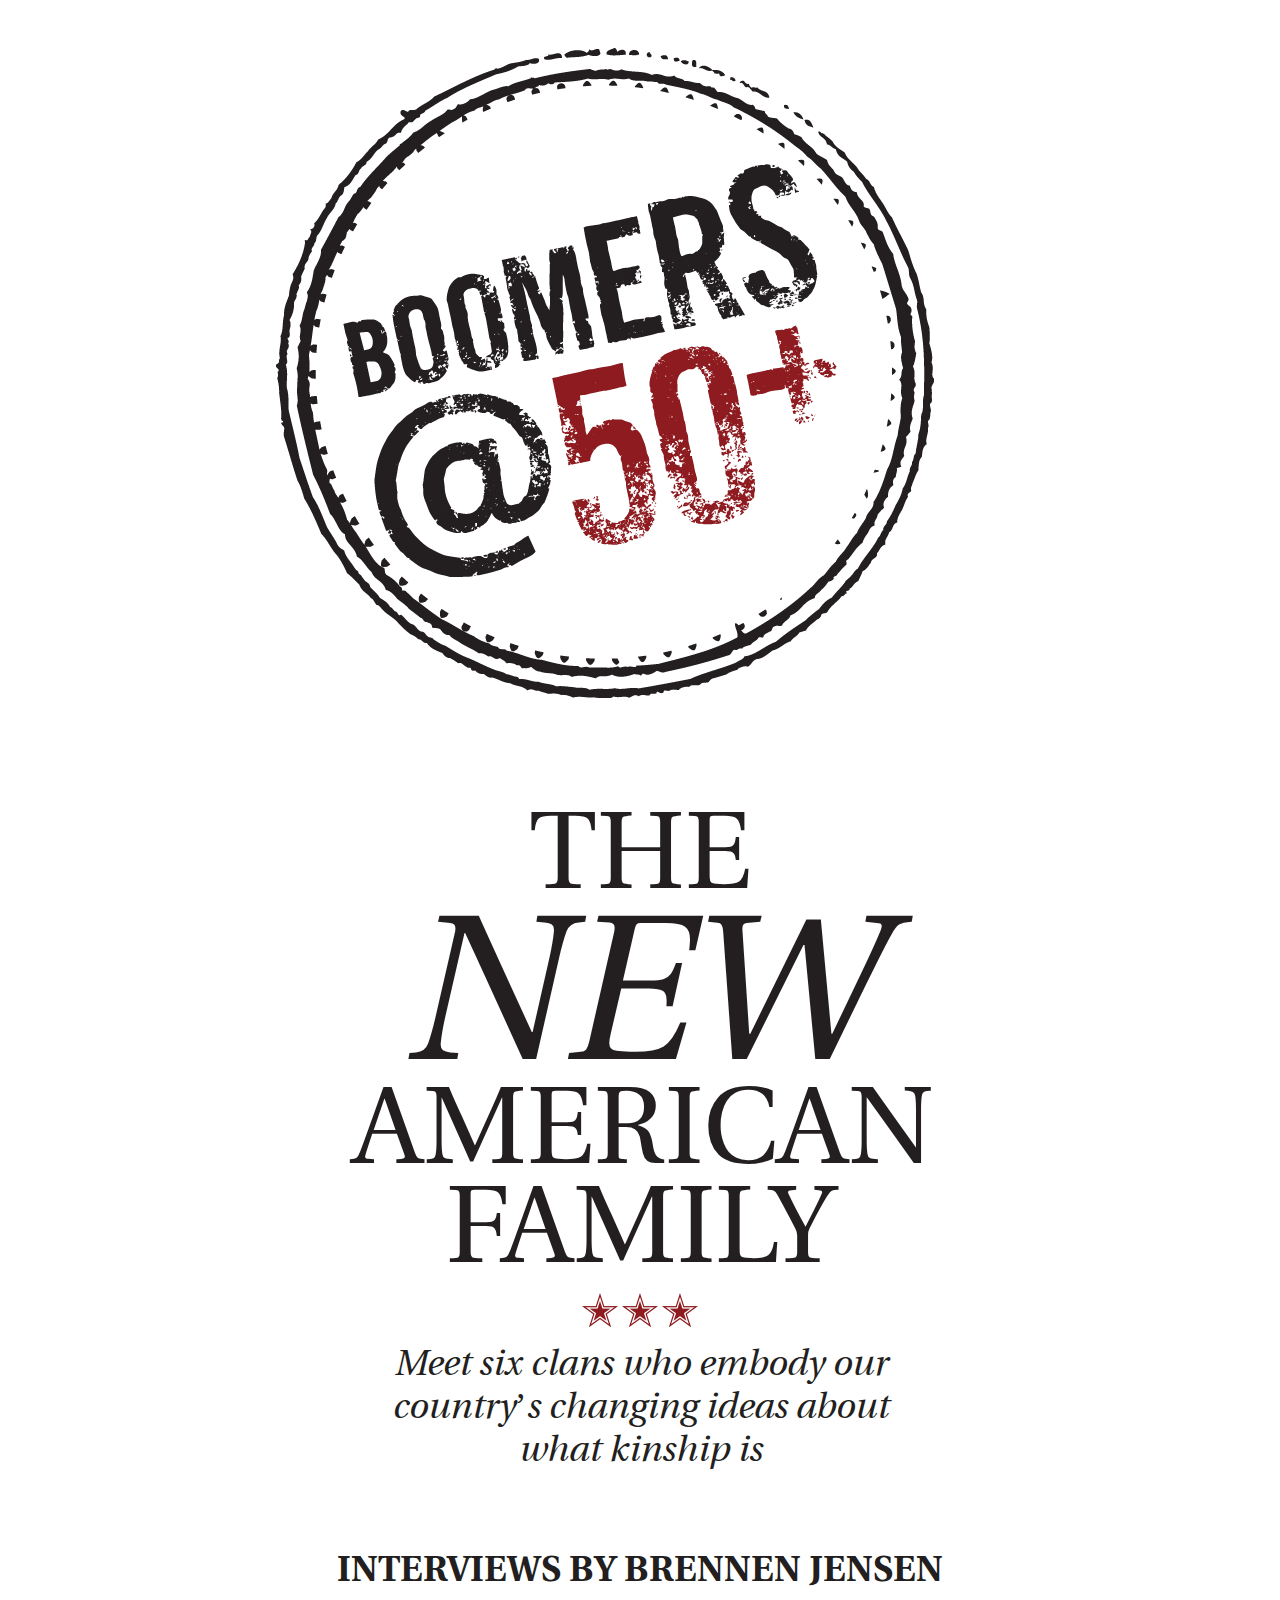
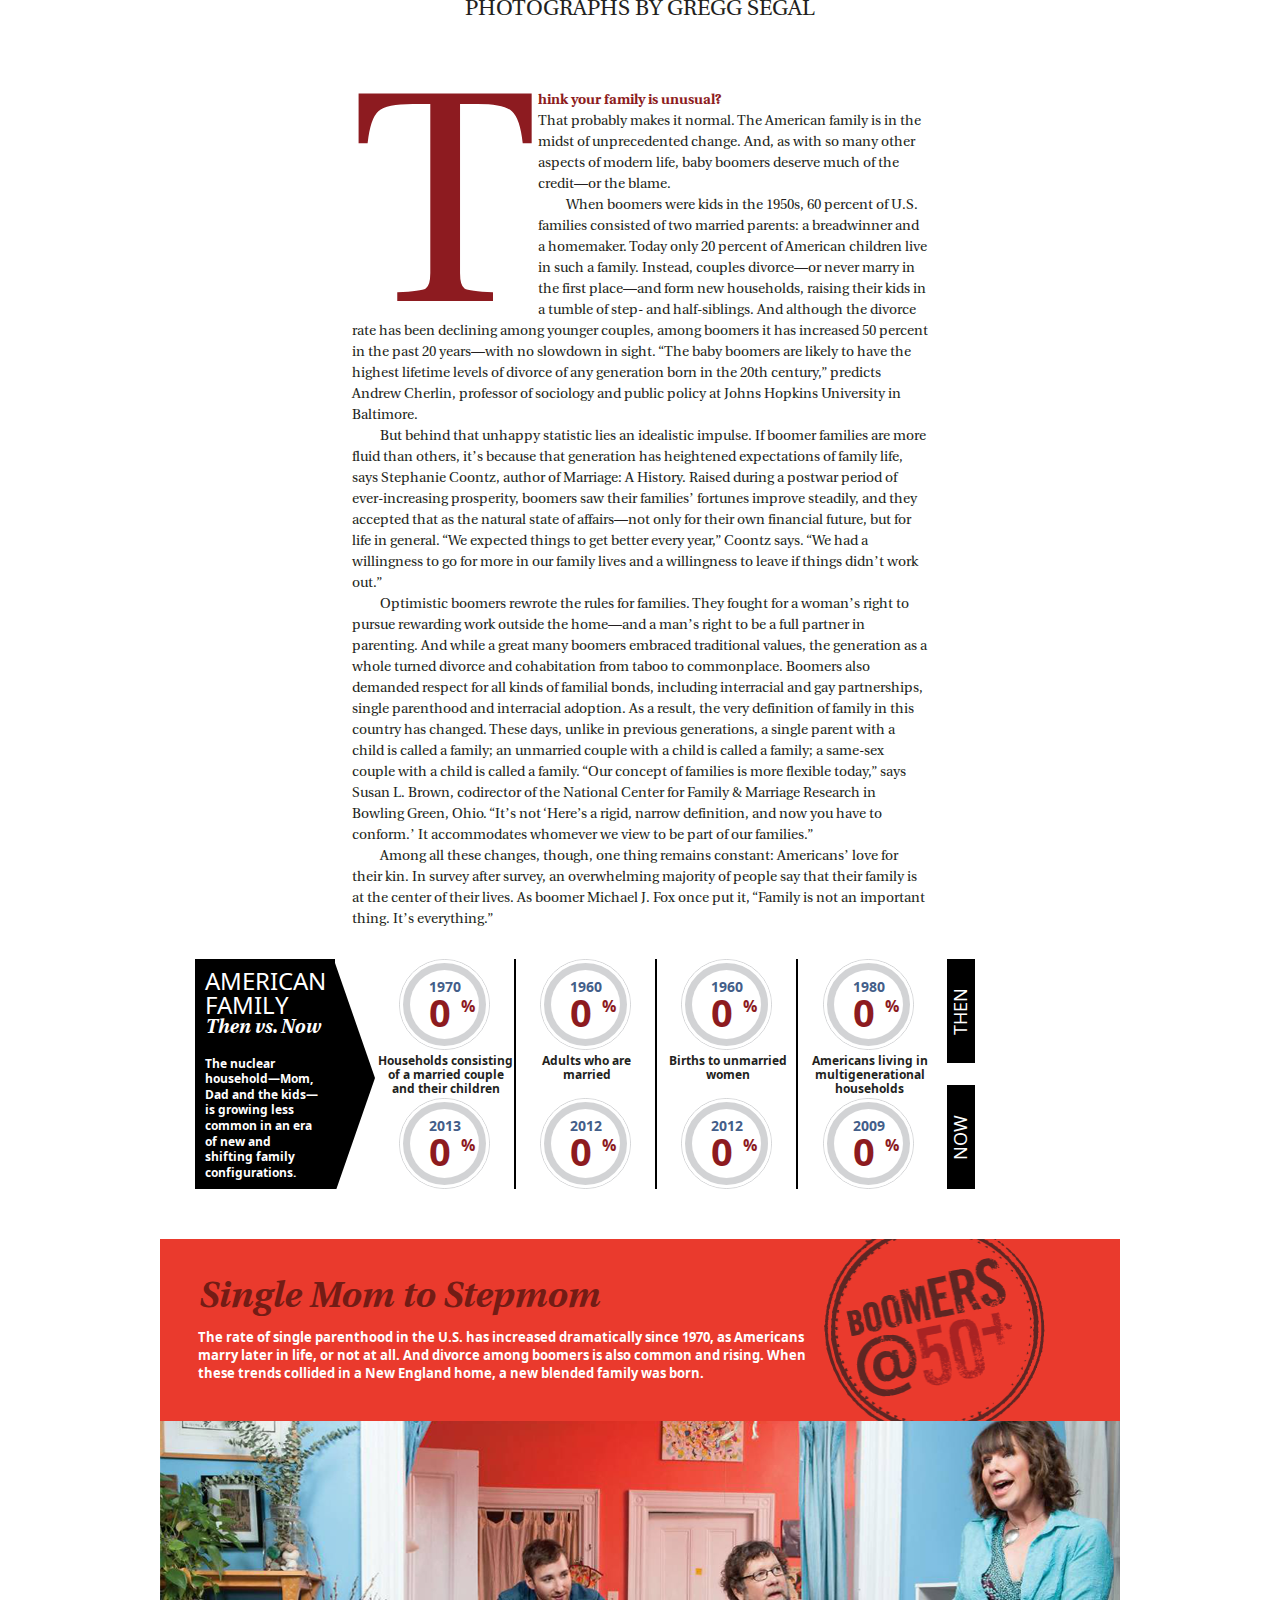
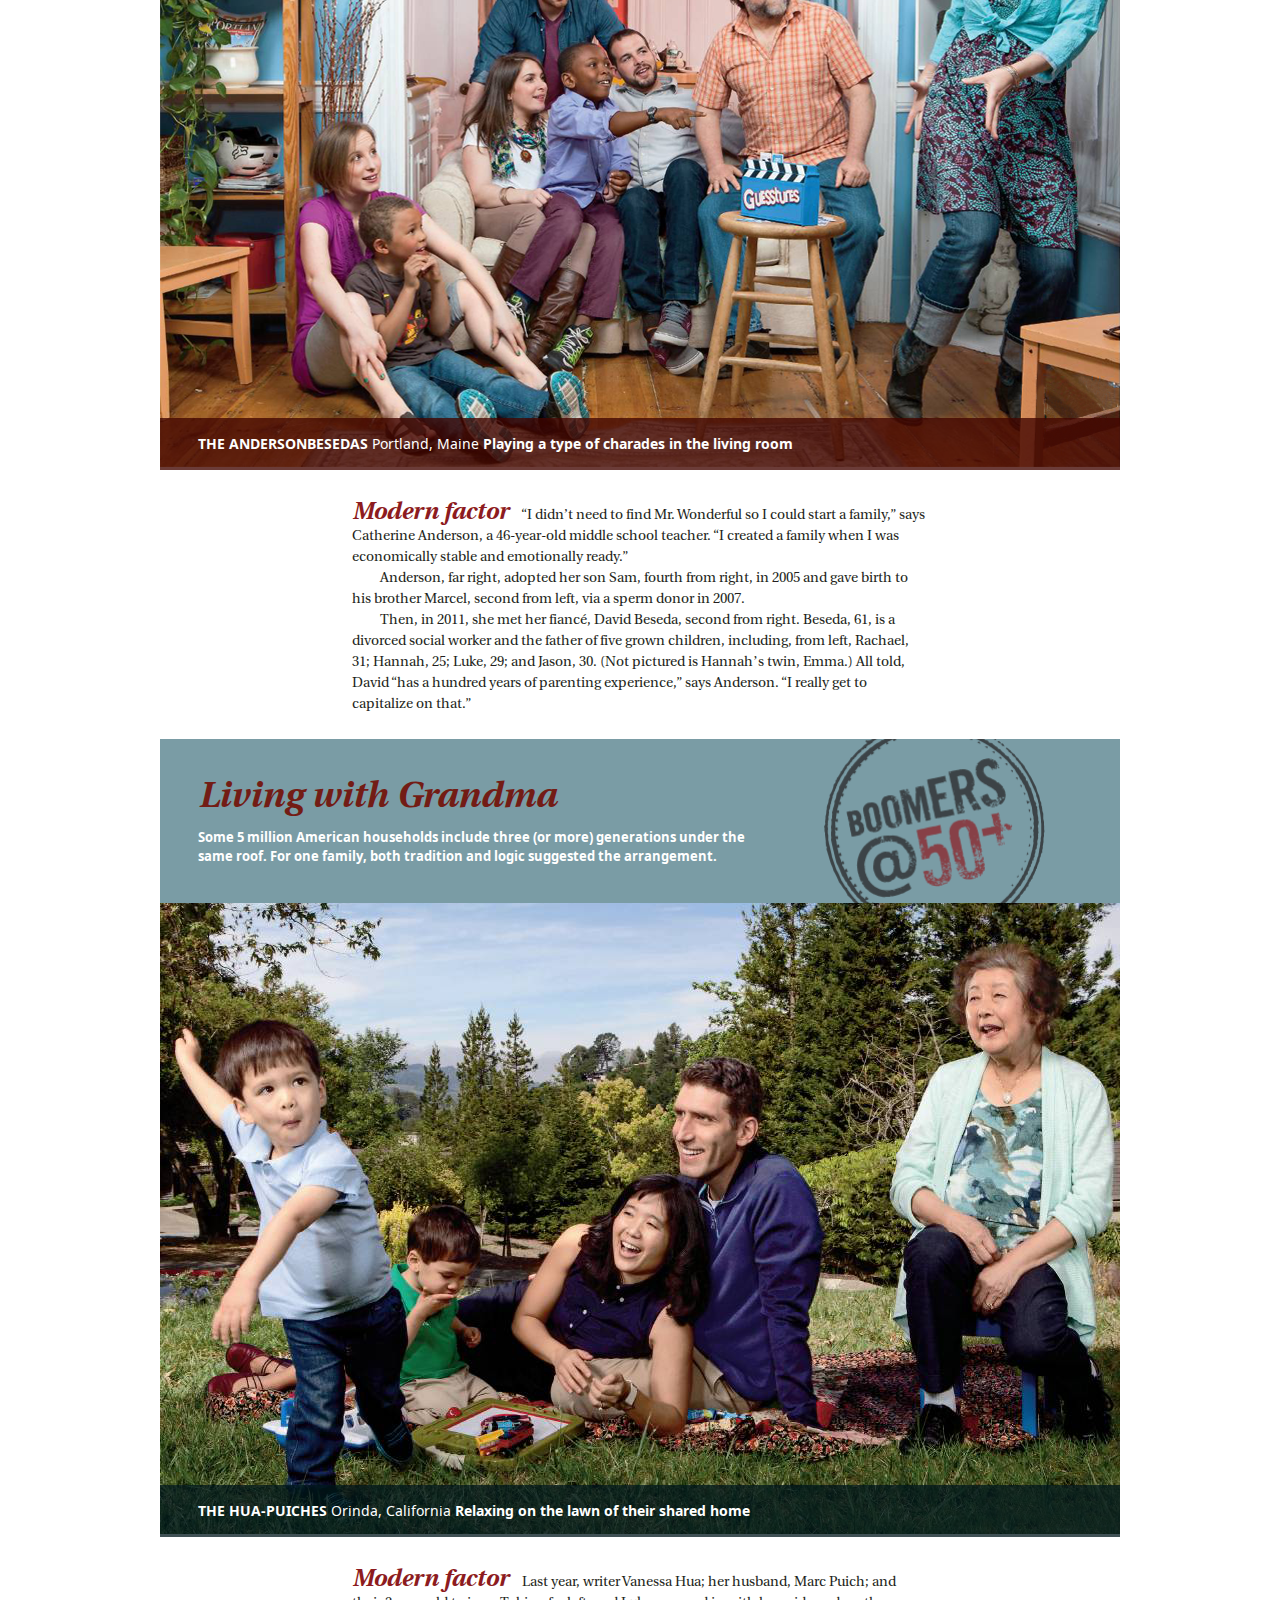
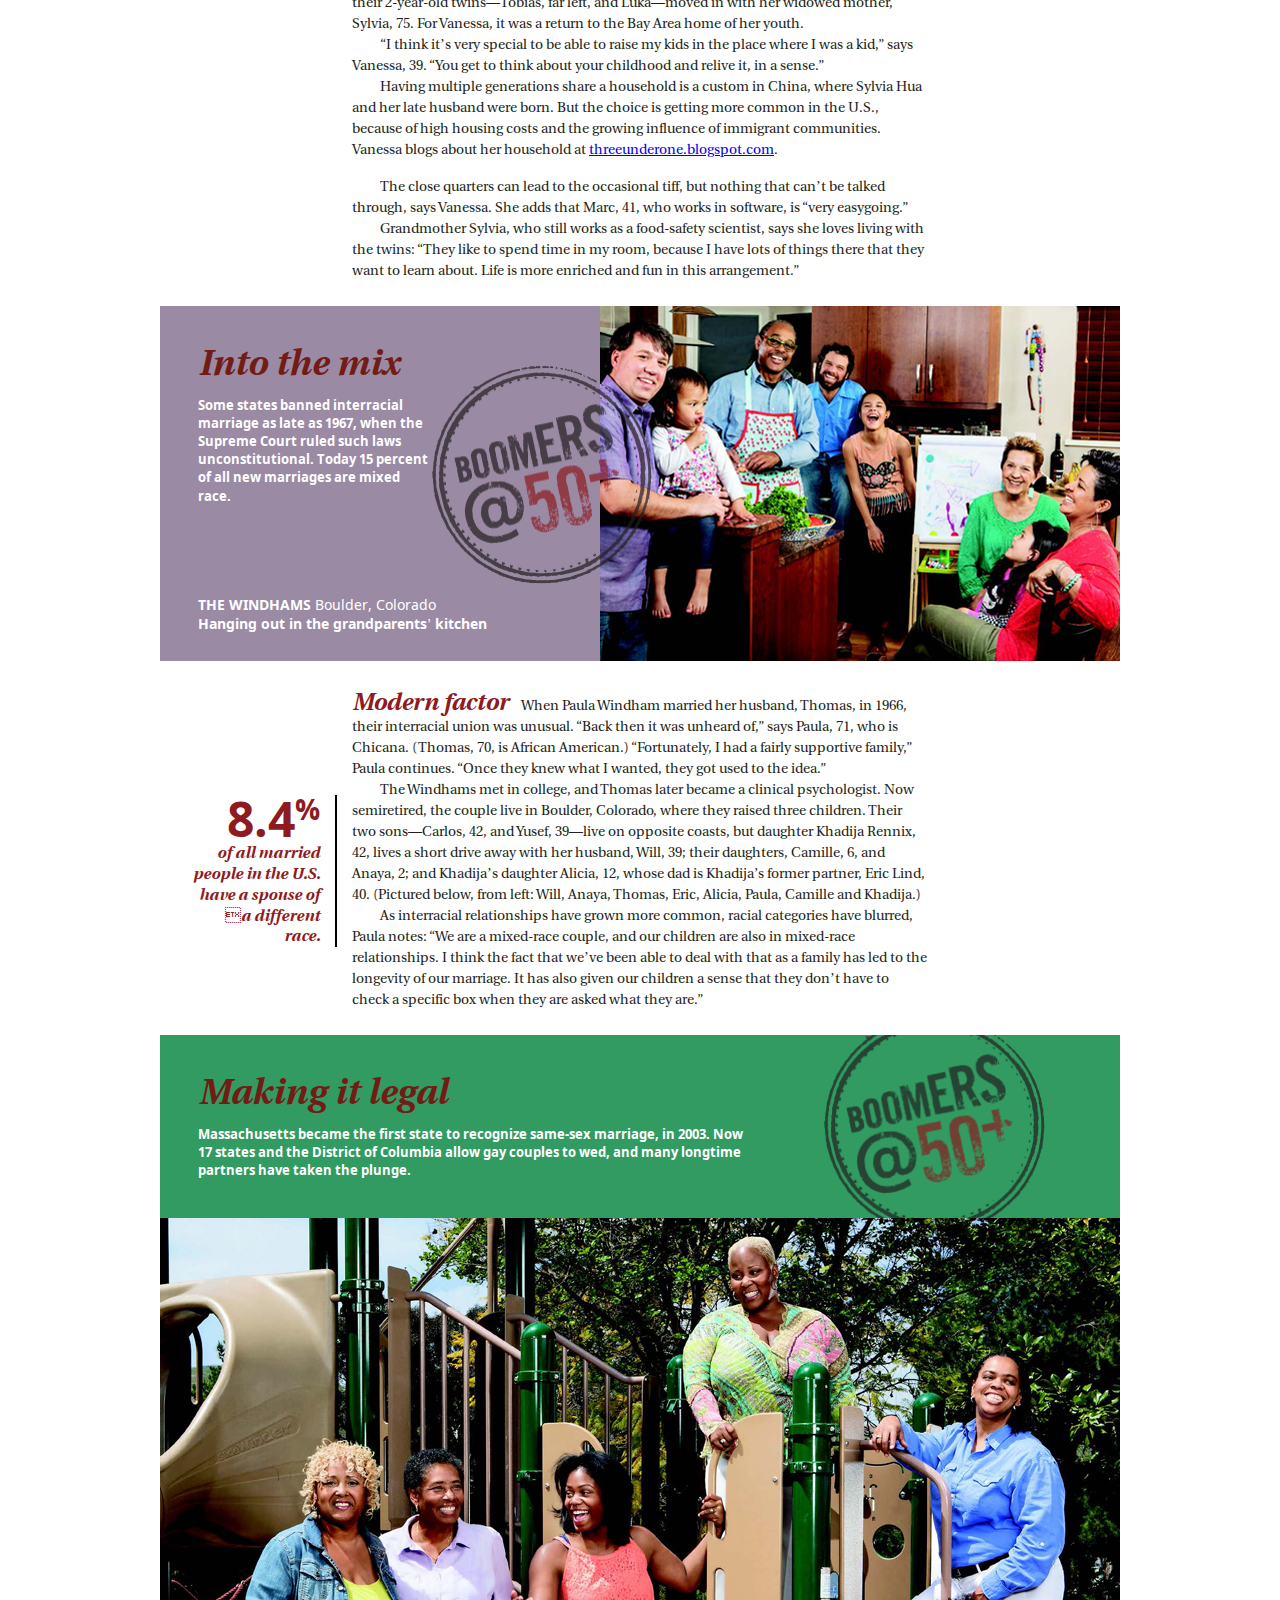
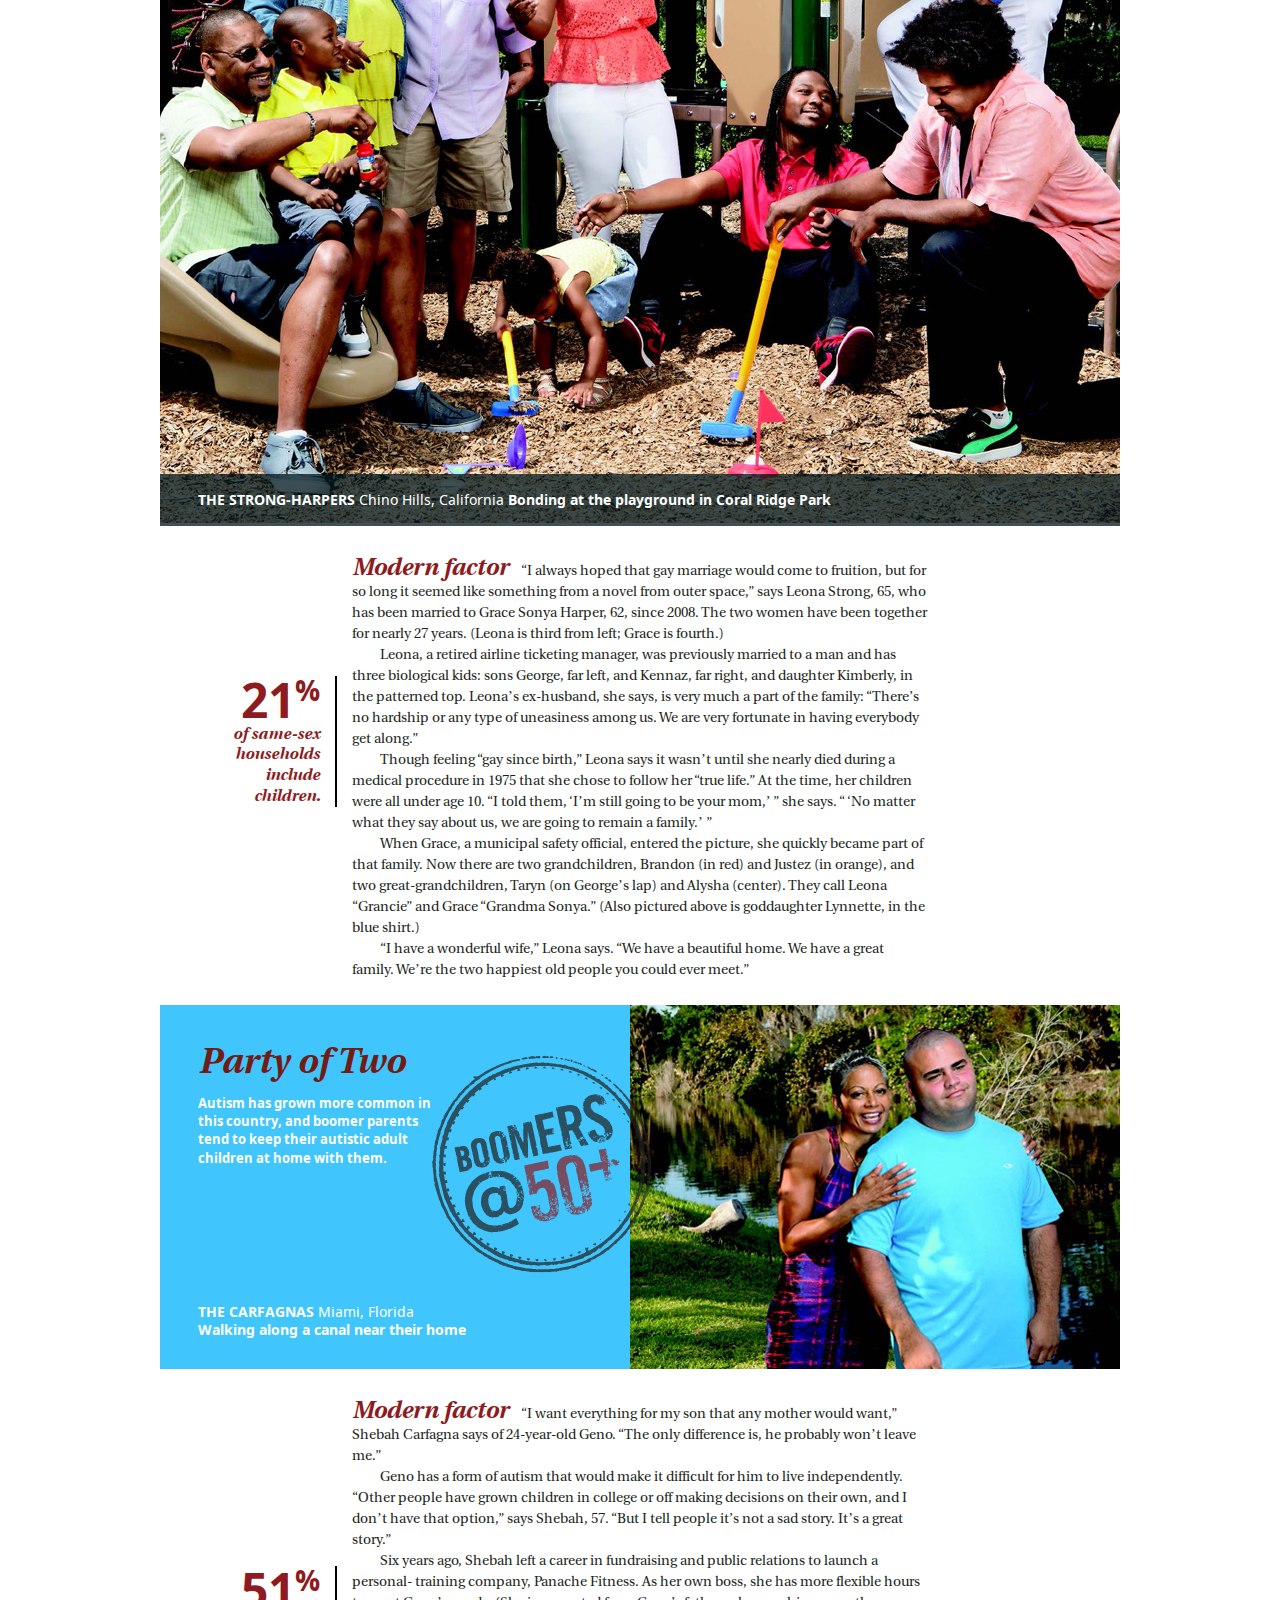
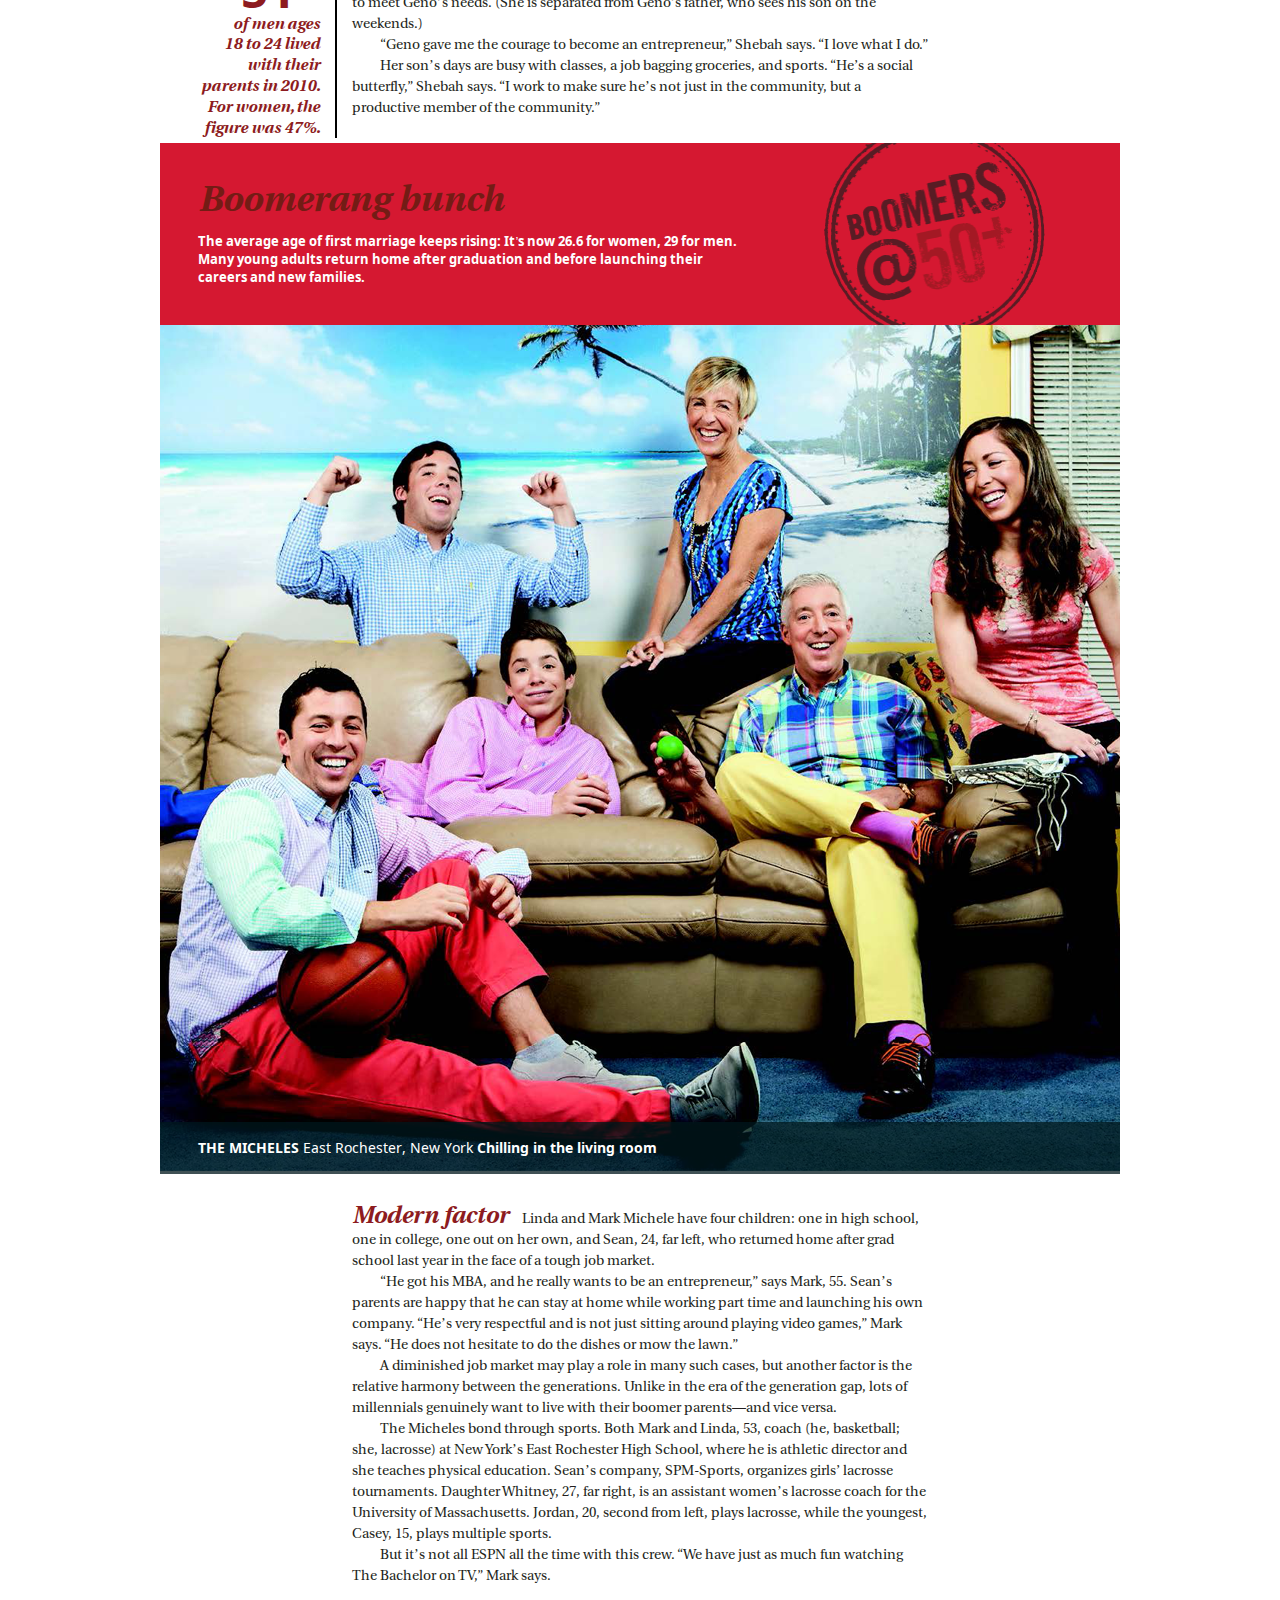
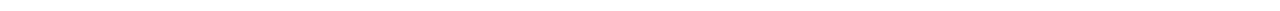
==== commit d6951653: "updating boomers article with chart and stats" ====
--- a/gtxceldemotemplates/boomers/index.html
+++ b/gtxceldemotemplates/boomers/index.html
@@ -38,7 +38,13 @@
 			</div>
 
 			<div id="stats">
-				<div id="stat-desc">statdescription</div>
+				<div id="stat-desc">
+					<h3>American Family</h3>
+					<h4>Then vs. Now</h4>
+					<p>
+						The nuclear household&#8212;Mom, Dad and the kids&#8212;is growing less common in an era of new and<br/>shifting family configurations.
+					</p>
+				</div>
 				<div id="chart">
 					
 					<!-- STAT PAIR -->
@@ -144,7 +150,15 @@
 						<div class="pair-desc">Americans living in multigenerational households</div>
 					</div>
 					<!-- END STAT PAIR -->
-
+					
+					<div id="blocks">
+						<div class="block">
+							<div class="block-text">Then</div>
+						</div>
+						<div class="block">
+							<div class="block-text">Now</div>
+						</div>
+					</div>
 				</div>
 			</div>
 		</section>
@@ -235,6 +249,17 @@
 			</div>
 			<div class="text">
 				<p class="first"><span class="highlight">Modern factor</span> When Paula Windham married her husband, Thomas, in 1966, their interracial union was unusual. &#8220;Back then it was unheard of,&#8221; says Paula, 71, who is Chicana. (Thomas, 70, is African American.) &#8220;Fortunately, I had a fairly supportive family,&#8221; Paula continues. &#8220;Once they knew what I wanted, they got used to the idea.&#8221;</p>
+				
+				<!-- SIDE STAT -->
+				<div class="side-stat">
+					<div class="side-percent">
+						<span class="side-num">8.4</span><span class="side-sign">%</span>
+					</div>
+					<div class="side-desc">
+						of all married people in the U.S. have a spouse of a different race.
+					</div>
+				</div>
+				<!-- END SIDE STAT -->
 
 				<p>The Windhams met in college, and Thomas later became a clinical psychologist. Now semiretired, the couple live in Boulder, Colorado, where they raised three children. Their two sons&#8212;Carlos, 42, and Yusef, 39&#8212;live on opposite coasts, but daughter Khadija Rennix, 42, lives a short drive away with her husband, Will, 39; their daughters, Camille, 6, and Anaya, 2; and Khadija&#8217;s daughter Alicia, 12, whose dad is Khadija&#8217;s former partner, Eric Lind, 40. (Pictured below, from left: Will, Anaya, Thomas, Eric, Alicia, Paula, Camille and Khadija.)</p>
 
@@ -266,6 +291,17 @@
 			<div class="text">
 				<p class="first"><span class="highlight">Modern factor</span> &#8220;I always hoped that gay marriage would come to fruition, but for so long it seemed like something from a novel from outer space,&#8221; says Leona Strong, 65, who has been married to Grace Sonya Harper, 62, since 2008. The two women have been together for nearly 27 years. (Leona is third from left; Grace is fourth.)</p>
 
+				<!-- SIDE STAT -->
+				<div class="side-stat">
+					<div class="side-percent">
+						<span class="side-num">21</span><span class="side-sign">%</span>
+					</div>
+					<div class="side-desc">
+						of same-sex households include children.
+					</div>
+				</div>
+				<!-- END SIDE STAT -->
+
 				<p>Leona, a retired airline ticketing manager, was previously married to a man and has three biological kids: sons George, far left, and Kennaz, far right, and daughter Kimberly, in the patterned top. Leona&#8217;s ex-husband, she says, is very much a part of the family: &#8220;There&#8217;s no hardship or any type of uneasiness among us. We are very fortunate in having everybody get along.&#8221;</p>
 
 				<p>Though feeling &#8220;gay since birth,&#8221; Leona says it wasn&#8217;t until she nearly died during a medical procedure in 1975 that she chose to follow her &#8220;true life.&#8221; At the time, her children were all under age 10. &#8220;I told them, &#8216;I&#8217;m still going to be your mom,&#8217; &#8221; she says. &#8220; &#8216;No matter what they say about us, we are going to remain a family.&#8217; &#8221;</p>
@@ -299,6 +335,17 @@
 				<p class="first"><span class="highlight">Modern factor</span> &#8220;I want everything for my son that any mother would want,&#8221; Shebah Carfagna says of 24-year-old Geno. &#8220;The only difference is, he probably won&#8217;t leave me.&#8221;</p>
 
 				<p>Geno has a form of autism that would make it difficult for him to live independently. &#8220;Other people have grown children in college or off making decisions on their own, and I don&#8217;t have that option,&#8221; says Shebah, 57. &#8220;But I tell people it&#8217;s not a sad story. It&#8217;s a great story.&#8221;</p>
+				
+				<!-- SIDE STAT -->
+				<div class="side-stat">
+					<div class="side-percent">
+						<span class="side-num">51</span><span class="side-sign">%</span>
+					</div>
+					<div class="side-desc">
+						of men ages<br/>18 to 24 lived with their parents in 2010. For women, the figure was 47%.
+					</div>
+				</div>
+				<!-- END SIDE STAT -->
 
 				<p>Six years ago, Shebah left a career in fundraising and public relations to launch a personal- training company, Panache Fitness. As her own boss, she has more flexible hours to meet Geno&#8217;s needs. (She is separated from Geno&#8217;s father, who sees his son on the weekends.)</p>
 
--- a/gtxceldemotemplates/boomers/css/style.css
+++ b/gtxceldemotemplates/boomers/css/style.css
@@ -804,25 +804,107 @@
   width: 60%;
   margin: 0 auto;
 }
-/* line 125, ../../../components/sass/_modules.scss */
+@media (max-width: 804px) {
+  /* line 117, ../../../components/sass/_modules.scss */
+  section .text p {
+    width: 90%;
+  }
+}
+/* line 129, ../../../components/sass/_modules.scss */
 section .text p.first {
   text-indent: 0;
 }
-/* line 129, ../../../components/sass/_modules.scss */
+/* line 133, ../../../components/sass/_modules.scss */
 section .text p .highlight {
   color: #8d1b20;
   font-family: "Heuristica-BoldItalic", serif;
   font-size: 24px;
   margin-right: .4em;
 }
-
-/* line 146, ../../../components/sass/_modules.scss */
+/* line 143, ../../../components/sass/_modules.scss */
+section .text .side-stat {
+  box-sizing: content-box;
+  color: #8d1b20;
+  text-align: right;
+  margin-left: 3%;
+  float: left;
+  padding-right: 15px;
+  border-right: 2px solid #000;
+}
+@media (max-width: 804px) {
+  /* line 143, ../../../components/sass/_modules.scss */
+  section .text .side-stat {
+    margin-left: 5%;
+    margin-right: 1em;
+    margin-bottom: 1em;
+  }
+}
+/* line 158, ../../../components/sass/_modules.scss */
+section .text .side-stat .side-percent {
+  font-family: "NotoSans-Bold", sans-serif;
+}
+/* line 161, ../../../components/sass/_modules.scss */
+section .text .side-stat .side-percent .side-num {
+  font-size: 48px;
+}
+/* line 165, ../../../components/sass/_modules.scss */
+section .text .side-stat .side-percent .side-sign {
+  font-size: 28px;
+  vertical-align: top;
+}
+/* line 171, ../../../components/sass/_modules.scss */
+section .text .side-stat .side-desc {
+  font-family: "Heuristica-BoldItalic", serif;
+  font-size: 16px;
+  line-height: 1.3em;
+}
+/* line 180, ../../../components/sass/_modules.scss */
+section#mix .text .side-stat {
+  width: 130px;
+  margin-left: calc(20% - 162px);
+  margin-top: 1em;
+}
+@media (max-width: 804px) {
+  /* line 180, ../../../components/sass/_modules.scss */
+  section#mix .text .side-stat {
+    margin-top: 1em;
+    margin-left: 5%;
+  }
+}
+/* line 191, ../../../components/sass/_modules.scss */
+section#legal .text .side-stat {
+  width: 87px;
+  margin-left: calc(20% - 119px);
+  margin-top: 2em;
+}
+@media (max-width: 804px) {
+  /* line 191, ../../../components/sass/_modules.scss */
+  section#legal .text .side-stat {
+    margin-top: 1em;
+    margin-left: 5%;
+  }
+}
+/* line 202, ../../../components/sass/_modules.scss */
+section#two .text .side-stat {
+  width: 121px;
+  margin-left: calc(20% - 153px);
+  margin-top: 1em;
+}
+@media (max-width: 804px) {
+  /* line 202, ../../../components/sass/_modules.scss */
+  section#two .text .side-stat {
+    margin-top: 1em;
+    margin-left: 5%;
+  }
+}
+
+/* line 219, ../../../components/sass/_modules.scss */
 #intro p .highlight {
   color: #8d1b20;
   font-family: "Heuristica-Bold", serif;
   font-size: 14px;
 }
-/* line 151, ../../../components/sass/_modules.scss */
+/* line 224, ../../../components/sass/_modules.scss */
 #intro p .highlight .big-letter {
   font-family: "Heuristica-Regular", serif;
   font-size: 300px;
@@ -831,28 +913,28 @@
   margin-top: 3px;
 }
 
-/* line 167, ../../../components/sass/_modules.scss */
+/* line 240, ../../../components/sass/_modules.scss */
 section .banner h2, section .banner-half h2 {
   font-family: "Heuristica-BoldItalic", serif;
   font-size: 36px;
   color: #731c15;
   margin-bottom: 15px;
 }
-/* line 174, ../../../components/sass/_modules.scss */
+/* line 247, ../../../components/sass/_modules.scss */
 section .banner .description, section .banner-half .description {
   font-family: "NotoSans-Bold", sans-serif;
   font-size: 13px;
   color: #fff;
   line-height: 140%;
 }
-/* line 182, ../../../components/sass/_modules.scss */
+/* line 255, ../../../components/sass/_modules.scss */
 section .banner {
   width: 100%;
   padding: 4%;
   position: relative;
   overflow: hidden;
 }
-/* line 188, ../../../components/sass/_modules.scss */
+/* line 261, ../../../components/sass/_modules.scss */
 section .banner .logo {
   position: absolute;
   opacity: .7;
@@ -860,7 +942,7 @@
   right: 75px;
   width: 23%;
 }
-/* line 198, ../../../components/sass/_modules.scss */
+/* line 271, ../../../components/sass/_modules.scss */
 section .banner-half {
   width: 100%;
   position: relative;
@@ -874,14 +956,14 @@
 section .banner-half:after {
   clear: both;
 }
-/* line 203, ../../../components/sass/_modules.scss */
+/* line 276, ../../../components/sass/_modules.scss */
 section .banner-half .left {
   float: left;
   width: 45%;
   position: relative;
   padding: 4%;
 }
-/* line 209, ../../../components/sass/_modules.scss */
+/* line 282, ../../../components/sass/_modules.scss */
 section .banner-half .left .logo {
   position: absolute;
   opacity: .7;
@@ -889,86 +971,87 @@
   right: -60px;
   top: 25%;
 }
-/* line 219, ../../../components/sass/_modules.scss */
+/* line 292, ../../../components/sass/_modules.scss */
 section .banner-half .right {
   float: right;
   height: 100%;
   width: 55%;
 }
-/* line 224, ../../../components/sass/_modules.scss */
+/* line 297, ../../../components/sass/_modules.scss */
 section .banner-half .right .half-img {
   width: 100%;
   max-width: 520px;
   display: block;
   float: right;
 }
-/* line 232, ../../../components/sass/_modules.scss */
+/* line 305, ../../../components/sass/_modules.scss */
 section .banner-half .caption-half {
   position: absolute;
   bottom: 8%;
   left: 4%;
   line-height: 130%;
 }
-/* line 241, ../../../components/sass/_modules.scss */
+/* line 314, ../../../components/sass/_modules.scss */
 section#stepmom .banner {
   background-color: #ea3a2d;
 }
-/* line 244, ../../../components/sass/_modules.scss */
+/* line 317, ../../../components/sass/_modules.scss */
 section#stepmom .banner .description {
   width: 70%;
 }
-/* line 249, ../../../components/sass/_modules.scss */
+/* line 322, ../../../components/sass/_modules.scss */
 section#grandma .banner {
   background-color: #7a9ca5;
 }
-/* line 252, ../../../components/sass/_modules.scss */
+/* line 325, ../../../components/sass/_modules.scss */
 section#grandma .banner .description {
   width: 62%;
 }
-/* line 257, ../../../components/sass/_modules.scss */
+/* line 330, ../../../components/sass/_modules.scss */
 section#legal .banner {
   background-color: #319b61;
 }
-/* line 260, ../../../components/sass/_modules.scss */
+/* line 333, ../../../components/sass/_modules.scss */
 section#legal .banner .description {
   width: 62%;
 }
-/* line 265, ../../../components/sass/_modules.scss */
+/* line 338, ../../../components/sass/_modules.scss */
 section#boomerang .banner {
   background-color: #d51831;
 }
-/* line 268, ../../../components/sass/_modules.scss */
+/* line 341, ../../../components/sass/_modules.scss */
 section#boomerang .banner .description {
   width: 62%;
 }
-/* line 273, ../../../components/sass/_modules.scss */
+/* line 346, ../../../components/sass/_modules.scss */
 section#mix .banner-half {
   background-color: #9a8aa4;
 }
-/* line 276, ../../../components/sass/_modules.scss */
+/* line 349, ../../../components/sass/_modules.scss */
 section#mix .banner-half .description {
   width: 65%;
 }
-/* line 281, ../../../components/sass/_modules.scss */
+/* line 354, ../../../components/sass/_modules.scss */
 section#two .banner-half {
   background-color: #40c5fd;
 }
-/* line 284, ../../../components/sass/_modules.scss */
+/* line 357, ../../../components/sass/_modules.scss */
 section#two .banner-half .description {
   width: 67%;
 }
-/* line 289, ../../../components/sass/_modules.scss */
+/* line 362, ../../../components/sass/_modules.scss */
 section#two .banner-half .right .half-img {
   max-width: 490px;
 }
 
-/* line 299, ../../../components/sass/_modules.scss */
+/* line 372, ../../../components/sass/_modules.scss */
 #stats {
   width: 800px;
   height: 230px;
   margin: 30px auto 50px 35px;
-}
-/* line 305, ../../../components/sass/_modules.scss */
+  overflow: hidden;
+}
+/* line 379, ../../../components/sass/_modules.scss */
 #stats #stat-desc {
   background-color: #000;
   width: 140px;
@@ -976,25 +1059,44 @@
   color: #fff;
   float: left;
   margin-right: 40px;
-}
-/* line 313, ../../../components/sass/_modules.scss */
+  padding: 10px;
+}
+/* line 388, ../../../components/sass/_modules.scss */
+#stats #stat-desc h3 {
+  font-family: "NotoSans-Regular", sans-serif;
+  font-size: 24px;
+  text-transform: uppercase;
+}
+/* line 394, ../../../components/sass/_modules.scss */
+#stats #stat-desc h4 {
+  font-family: "Heuristica-BoldItalic", serif;
+  font-size: 19px;
+  margin-bottom: 20px;
+}
+/* line 401, ../../../components/sass/_modules.scss */
+#stats #stat-desc p {
+  font-family: "NotoSans-Bold", sans-serif;
+  font-size: 12px;
+  line-height: 1.3em;
+}
+/* line 407, ../../../components/sass/_modules.scss */
 #stats #stat-desc:after {
   content: '';
   display: block;
-  margin-left: 140px;
-  margin-top: -16px;
+  margin-left: 130px;
+  margin-top: -217px;
   width: 0;
   height: 0;
   border-top: 115px solid transparent;
   border-bottom: 115px solid transparent;
   border-left: 40px solid #000;
 }
-/* line 326, ../../../components/sass/_modules.scss */
+/* line 420, ../../../components/sass/_modules.scss */
 #stats #chart {
   float: left;
-  width: 580px;
-}
-/* line 330, ../../../components/sass/_modules.scss */
+  width: 600px;
+}
+/* line 424, ../../../components/sass/_modules.scss */
 #stats #chart .stat-pair {
   width: 141px;
   padding: 0 2px;
@@ -1002,11 +1104,11 @@
   position: relative;
   float: left;
 }
-/* line 337, ../../../components/sass/_modules.scss */
+/* line 431, ../../../components/sass/_modules.scss */
 #stats #chart .stat-pair.last {
   border-right: none;
 }
-/* line 341, ../../../components/sass/_modules.scss */
+/* line 435, ../../../components/sass/_modules.scss */
 #stats #chart .stat-pair .pair-desc {
   height: 48px;
   font-family: "NotoSans-Bold", sans-serif;
@@ -1017,26 +1119,26 @@
   position: absolute;
   top: 91px;
 }
-/* line 352, ../../../components/sass/_modules.scss */
+/* line 446, ../../../components/sass/_modules.scss */
 #stats #chart .stat-pair .old, #stats #chart .stat-pair .new {
   margin: 0 auto;
 }
-/* line 356, ../../../components/sass/_modules.scss */
+/* line 450, ../../../components/sass/_modules.scss */
 #stats #chart .stat-pair .new {
   margin-top: 48px;
 }
-/* line 360, ../../../components/sass/_modules.scss */
+/* line 454, ../../../components/sass/_modules.scss */
 #stats #chart .stat-pair .overlay {
   font-family: "NotoSans-Bold", sans-serif;
 }
-/* line 362, ../../../components/sass/_modules.scss */
+/* line 456, ../../../components/sass/_modules.scss */
 #stats #chart .stat-pair .overlay .percent {
   font-size: 38px;
   color: #8d1b1f;
   margin-top: 23px;
   margin-left: -5px;
 }
-/* line 368, ../../../components/sass/_modules.scss */
+/* line 462, ../../../components/sass/_modules.scss */
 #stats #chart .stat-pair .overlay .percent .percent-sign {
   font-size: 16px;
   margin-top: 5px;
@@ -1044,7 +1146,7 @@
   margin-right: 4px;
   float: right;
 }
-/* line 377, ../../../components/sass/_modules.scss */
+/* line 471, ../../../components/sass/_modules.scss */
 #stats #chart .stat-pair .overlay .year {
   font-size: 14px;
   color: #435E89;
@@ -1052,3 +1154,32 @@
   top: 10px;
   width: 100%;
 }
+/* line 481, ../../../components/sass/_modules.scss */
+#stats #chart #blocks {
+  float: right;
+  width: 28px;
+  height: 230px;
+}
+/* line 486, ../../../components/sass/_modules.scss */
+#stats #chart #blocks .block {
+  width: 28px;
+  height: 88px;
+  margin-top: 17px;
+}
+/* line 491, ../../../components/sass/_modules.scss */
+#stats #chart #blocks .block .block-text {
+  font-family: "NotoSans-Regular", sans-serif;
+  font-size: 18px;
+  background-color: #000;
+  text-align: center;
+  text-transform: uppercase;
+  line-height: 27px;
+  color: #fff;
+  width: 104px;
+  height: 28px;
+  transform: rotate(-90deg);
+  -ms-transform: rotate(-90deg);
+  -webkit-transform: rotate(-90deg);
+  margin-left: -38px;
+  margin-top: 38px;
+}
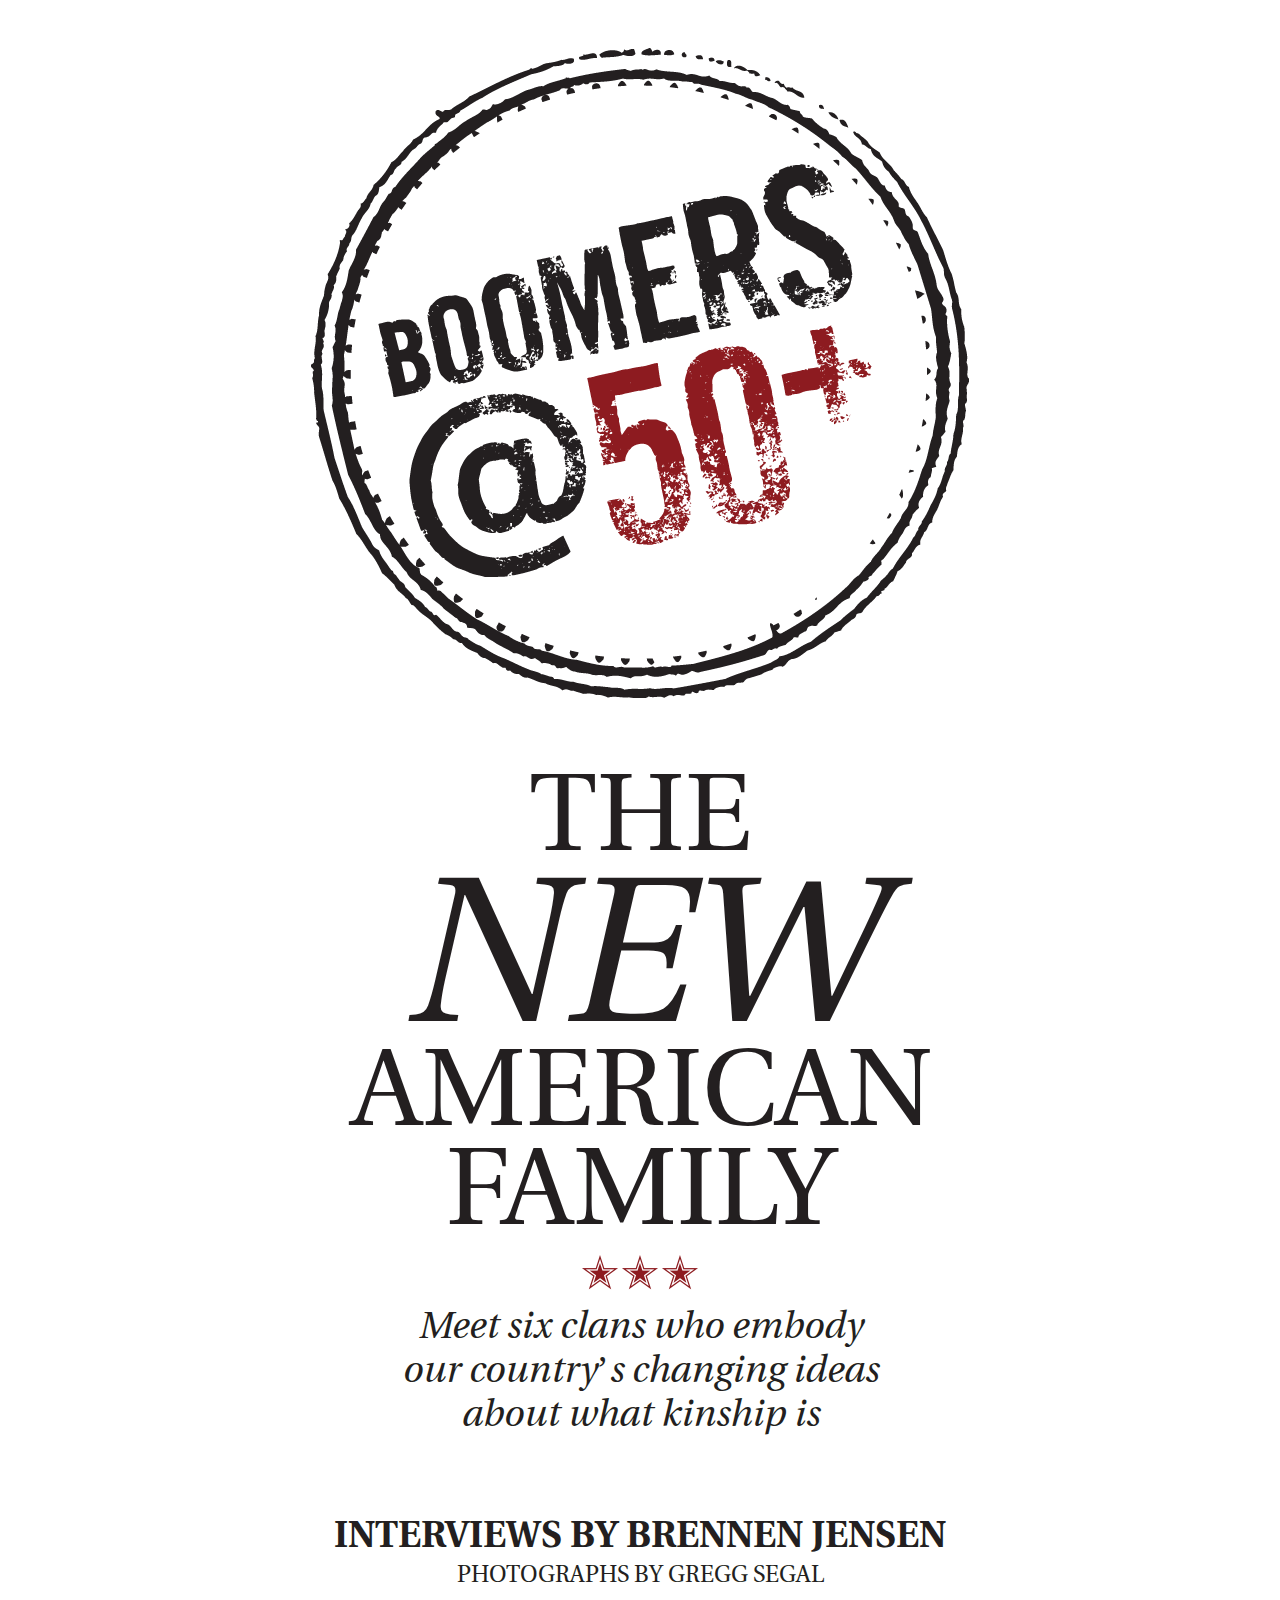
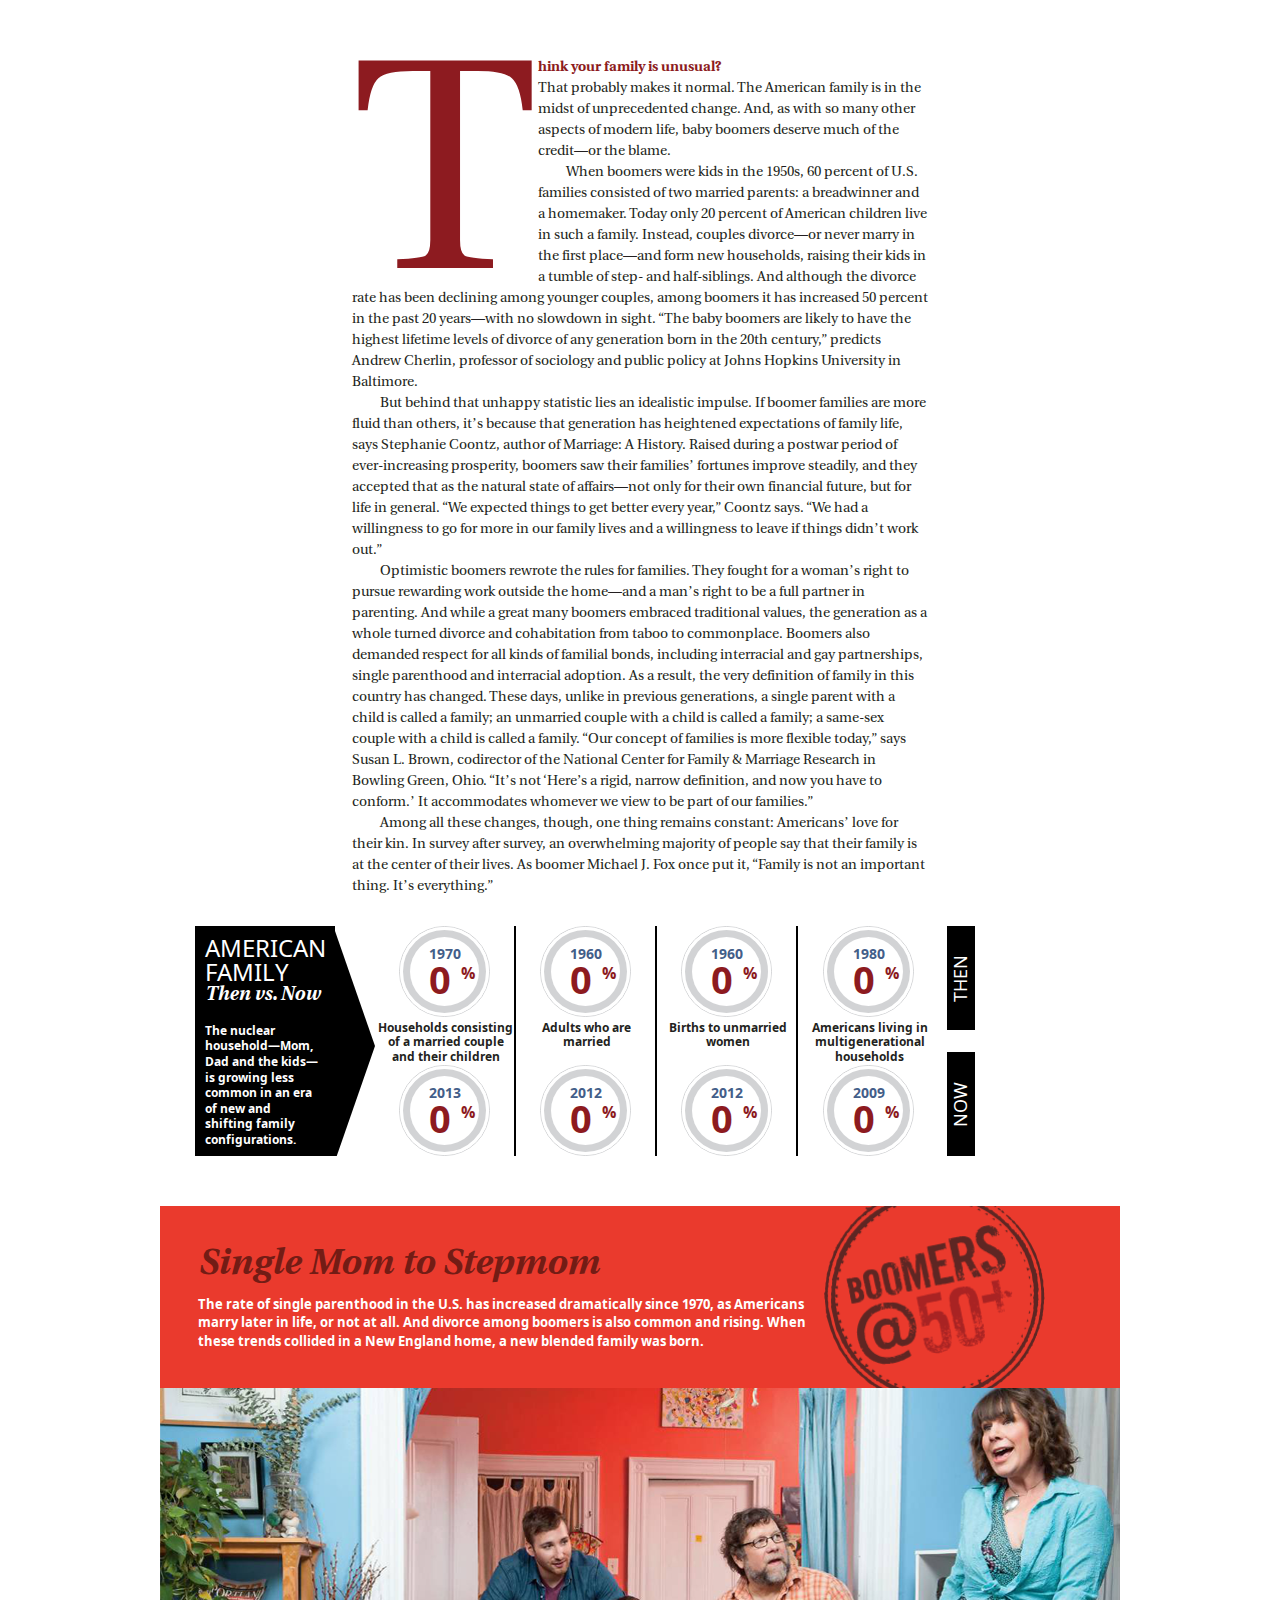
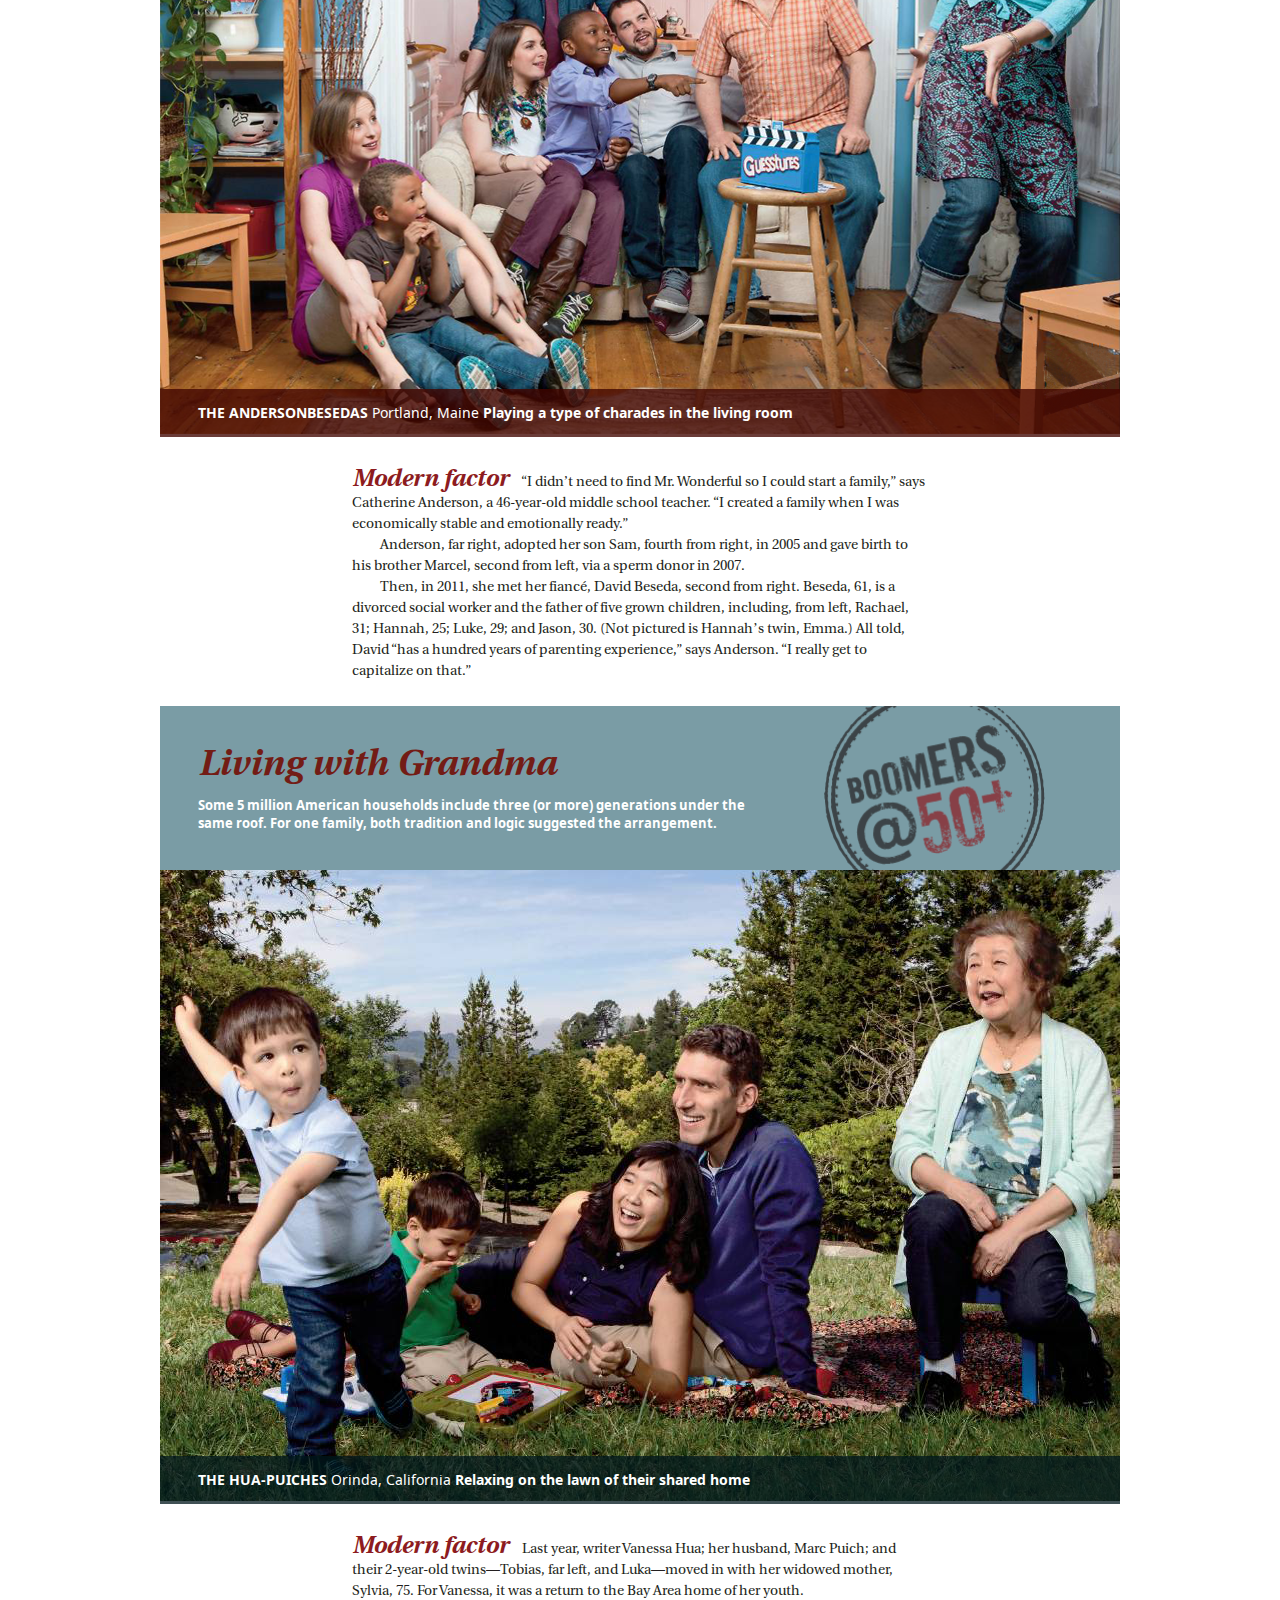
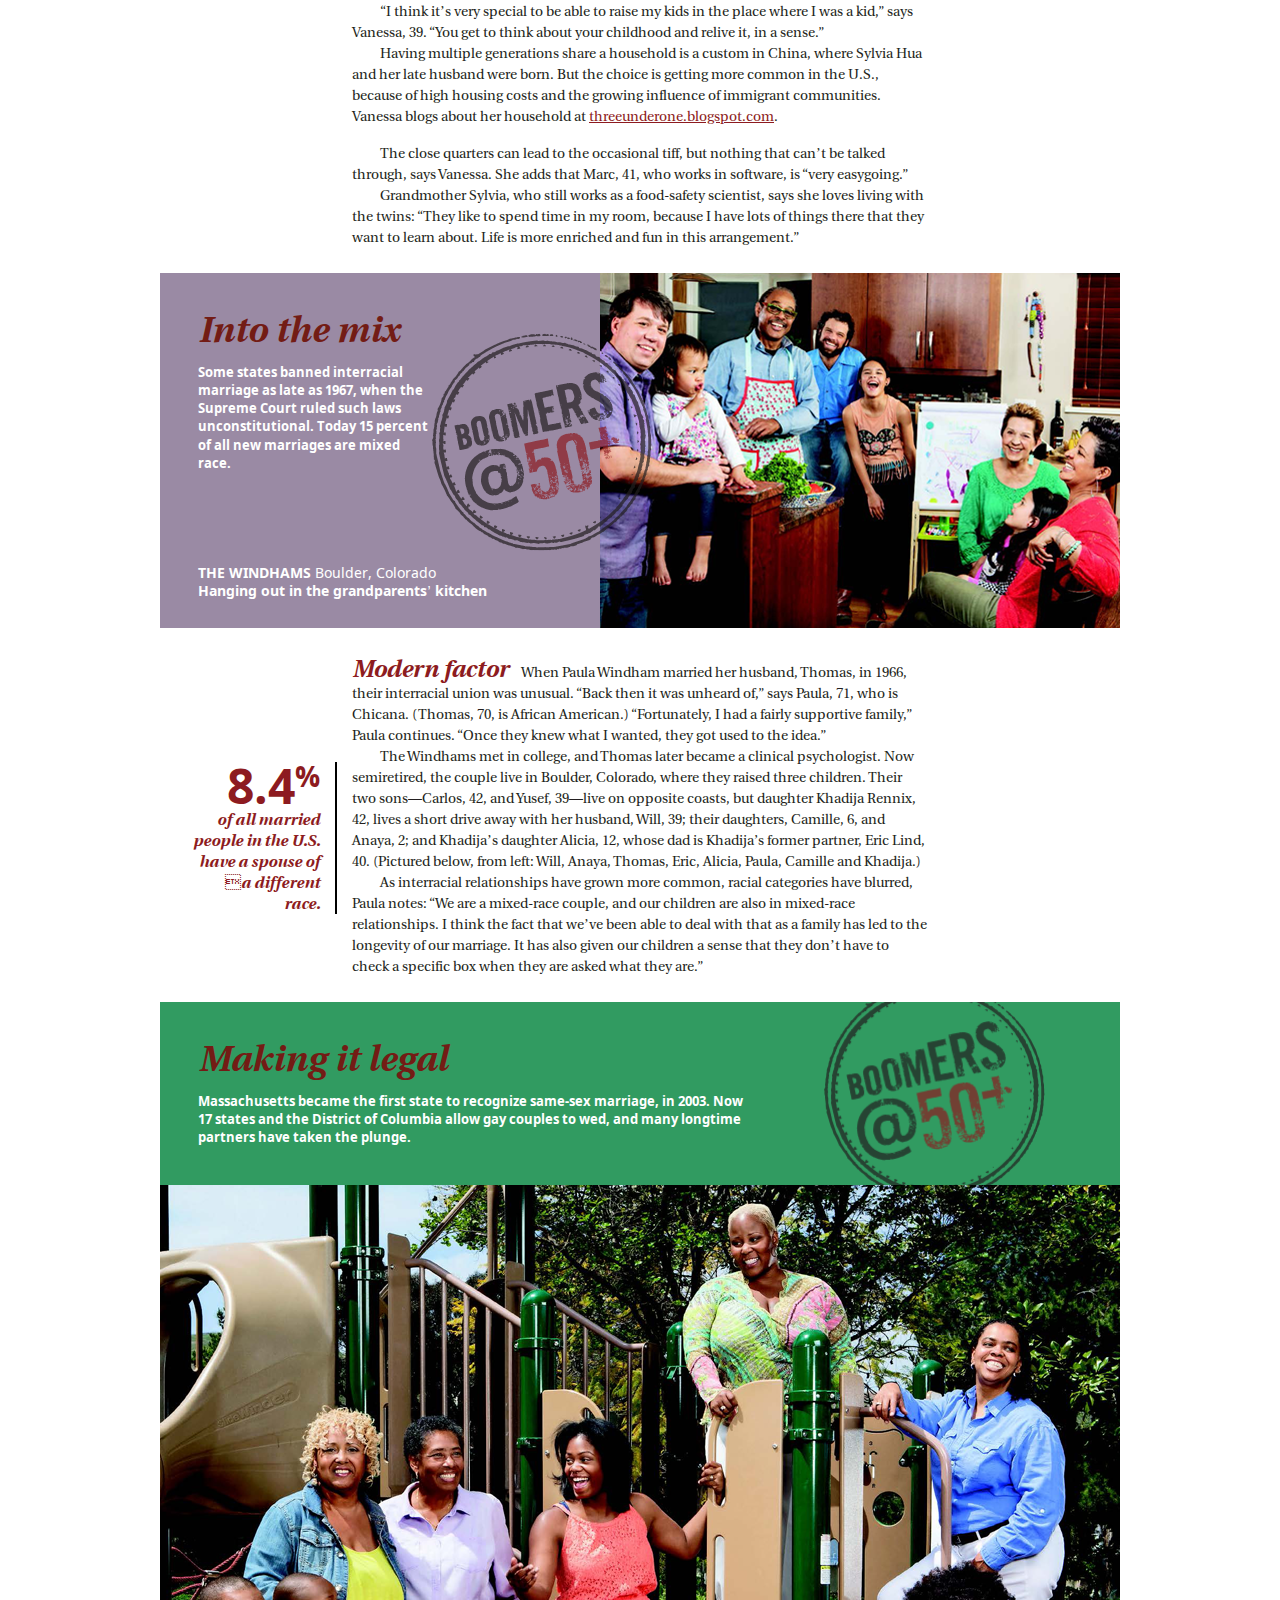
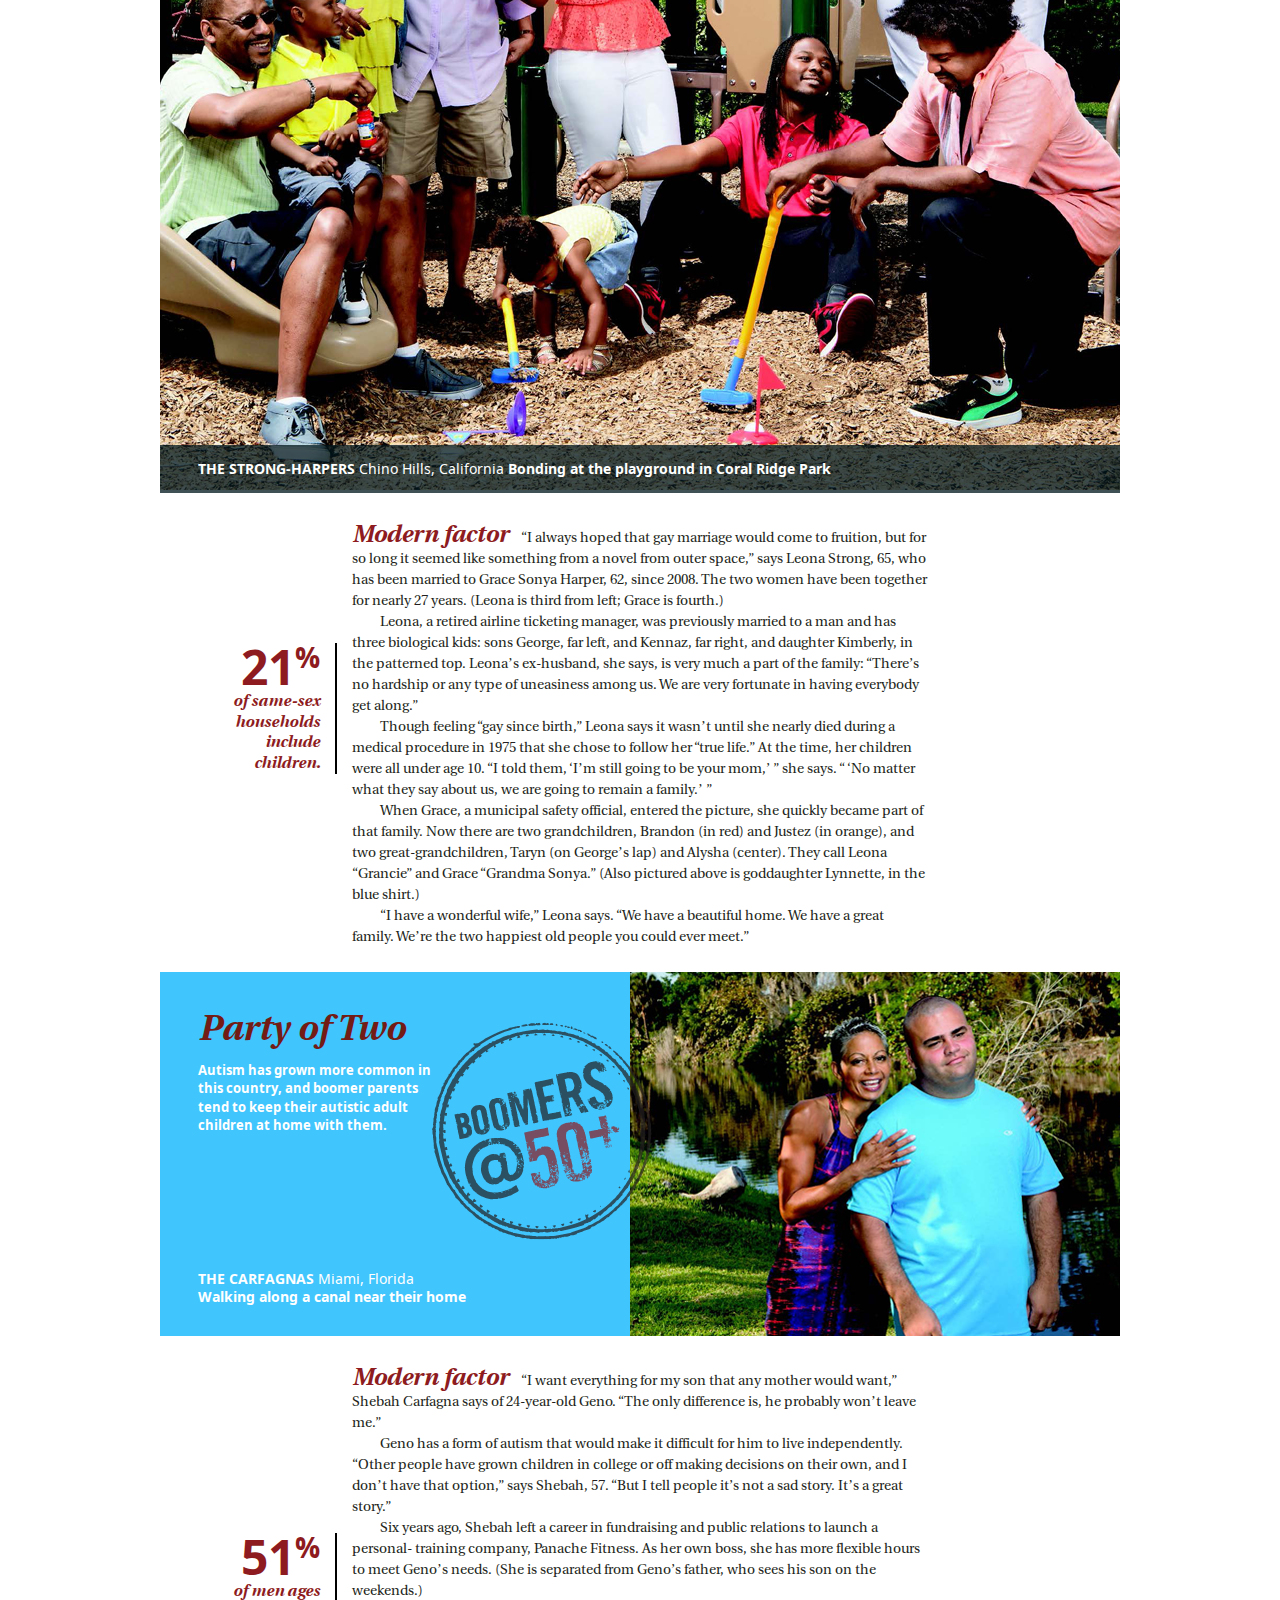
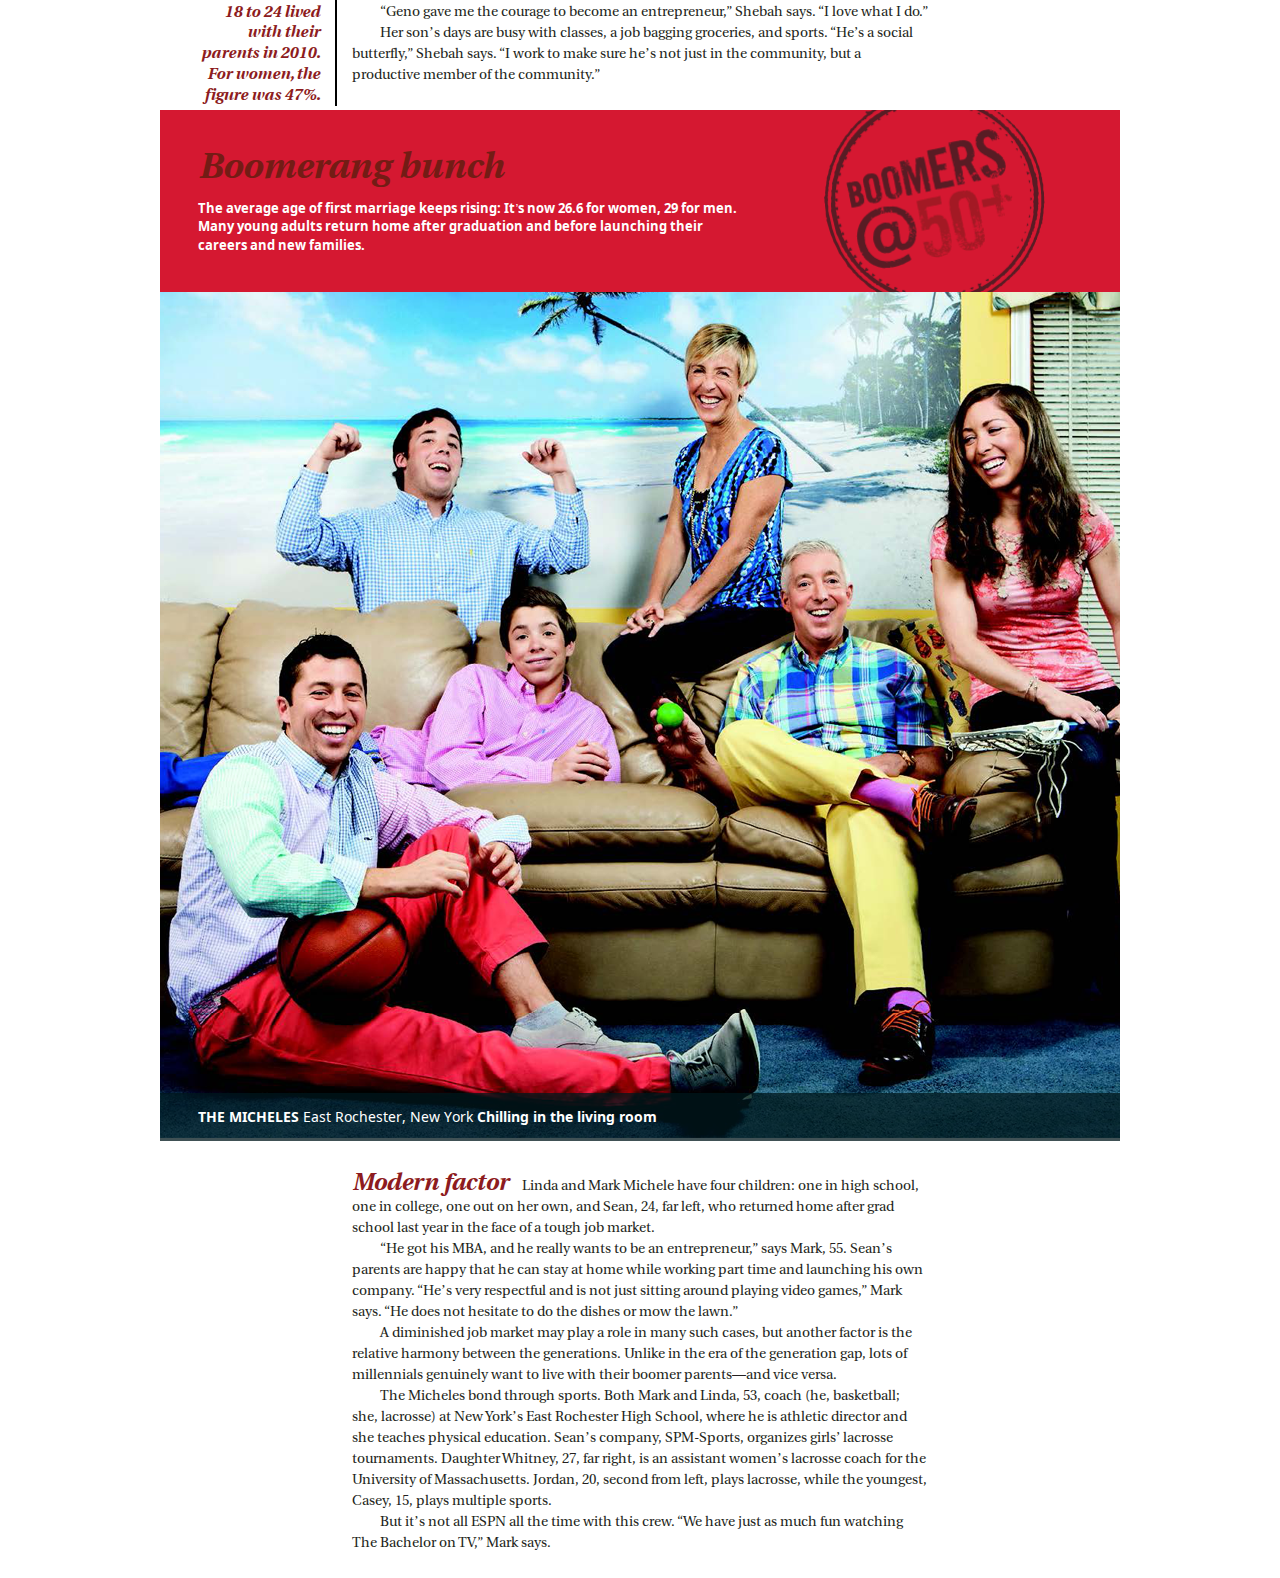
==== commit 1c5d6518: "making boomers article responsive" ====
--- a/gtxceldemotemplates/boomers/index.html
+++ b/gtxceldemotemplates/boomers/index.html
@@ -8,6 +8,7 @@
 </head>
 <body>
 	<header>
+		<div id="logo-space"><img src="img/logo-big.png"/></div>
 		<img src="img/logo-big.png" id="logo-big" alt="Boomers at Fifty Plus"/>
 		<h1>The <span class="title-highlight">New</span> American Family</h1>
 		<div class="stars">
@@ -20,7 +21,7 @@
 		<div class="byline-sub">Photographs by Gregg Segal</div>
 	</header>
 	
-	<main>
+	<main id="pin">
 		<!-- INTRO -->
 		<section id="intro">
 			<div class="text">
@@ -155,7 +156,7 @@
 						<div class="block">
 							<div class="block-text">Then</div>
 						</div>
-						<div class="block">
+						<div class="block second">
 							<div class="block-text">Now</div>
 						</div>
 					</div>
@@ -164,7 +165,7 @@
 		</section>
 		
 		<!-- STEPMOM -->
-		<section id="stepmom">
+		<section id="stepmom" class="slide">
 			<div class="banner">
 				<div class="left">
 					<h2>Single Mom to Stepmom</h2>
@@ -194,7 +195,7 @@
 		</section>
 		
 		<!-- GRANDMA -->
-		<section id="grandma">
+		<section id="grandma" class="slide">
 			<div class="banner">
 				<div class="left">
 					<h2>Living with Grandma</h2>
@@ -229,7 +230,7 @@
 		</section>
 		
 		<!-- MIX -->
-		<section id="mix">
+		<section id="mix" class="slide">
 			<div class="banner-half">
 				<div class="left">
 					<h2>Into the mix</h2>
@@ -268,7 +269,7 @@
 		</section>
 		
 		<!-- LEGAL -->
-		<section id="legal">
+		<section id="legal" class="slide">
 			<div class="banner">
 				<div class="left">
 					<h2>Making it legal</h2>
@@ -313,7 +314,7 @@
 		</section>
 
 		<!-- TWO -->
-		<section id="two">
+		<section id="two" class="slide">
 			<div class="banner-half">
 				<div class="left">
 					<h2>Party of Two</h2>
@@ -356,7 +357,7 @@
 		</section>
 
 		<!-- BOOMERANG -->
-		<section id="boomerang">
+		<section id="boomerang" class="slide">
 			<div class="banner">
 				<div class="left">
 					<h2>Boomerang  bunch</h2>
@@ -390,7 +391,8 @@
 		</section>
 	</main>
 
-
+<script src="js/jquery-2.1.1.min.js"></script>
+<script src="js/TimelineMax.min.js"></script>
   <script src="js/script.js"></script>
 </body>
 </html>
--- a/gtxceldemotemplates/boomers/css/style.css
+++ b/gtxceldemotemplates/boomers/css/style.css
@@ -690,51 +690,60 @@
   width: 100%;
   max-width: 960px;
   margin: 0 auto;
-  padding-top: 800px;
   position: relative;
 }
-/* line 10, ../../../components/sass/_modules.scss */
+/* line 11, ../../../components/sass/_modules.scss */
+header #logo-space img {
+  visibility: hidden;
+  width: 80%;
+}
+/* line 17, ../../../components/sass/_modules.scss */
 header #logo-big {
   position: absolute;
-  width: 658px;
+  /*width: 658px;
   top: 48px;
-  left: 116px;
-}
-/* line 22, ../../../components/sass/_modules.scss */
+  left: 116px;*/
+  width: 68.54%;
+  top: 3%;
+  left: 15.73%;
+}
+/* line 32, ../../../components/sass/_modules.scss */
 header h1 {
   font-family: "Heuristica-Regular", serif;
   font-size: 110px;
   line-height: 90%;
   text-transform: uppercase;
-  width: 575px;
+  width: 59.9%;
+  min-width: 320px;
   text-align: center;
   margin: 0 auto;
 }
-/* line 31, ../../../components/sass/_modules.scss */
+/* line 42, ../../../components/sass/_modules.scss */
 header h1 .title-highlight {
   font-size: 207px;
   line-height: 85%;
   font-family: "Heuristica-Italic", serif;
 }
-/* line 38, ../../../components/sass/_modules.scss */
+/* line 49, ../../../components/sass/_modules.scss */
 header .stars {
   text-align: center;
   margin: 20px auto 10px auto;
 }
-/* line 42, ../../../components/sass/_modules.scss */
+/* line 53, ../../../components/sass/_modules.scss */
 header .stars img {
   width: 116px;
 }
-/* line 47, ../../../components/sass/_modules.scss */
+/* line 58, ../../../components/sass/_modules.scss */
 header .title-description {
   font-family: "Heuristica-Italic", serif;
   font-size: 36px;
   line-height: 120%;
   text-align: center;
-  width: 500px;
+  width: 52%;
+  min-width: 270px;
   margin: 0 auto;
 }
-/* line 56, ../../../components/sass/_modules.scss */
+/* line 68, ../../../components/sass/_modules.scss */
 header .byline-main {
   font-family: "Heuristica-Bold", serif;
   font-size: 36px;
@@ -742,7 +751,13 @@
   text-transform: uppercase;
   margin: 80px auto 10px auto;
 }
-/* line 64, ../../../components/sass/_modules.scss */
+@media (max-width: 599px) {
+  /* line 68, ../../../components/sass/_modules.scss */
+  header .byline-main {
+    margin: 40px auto 10px auto;
+  }
+}
+/* line 80, ../../../components/sass/_modules.scss */
 header .byline-sub {
   font-family: "Heuristica-Regular", serif;
   font-size: 22px;
@@ -751,51 +766,55 @@
   margin-bottom: 70px;
 }
 
-/* line 75, ../../../components/sass/_modules.scss */
+/* line 91, ../../../components/sass/_modules.scss */
 section {
   width: 100%;
   max-width: 960px;
   margin: 0 auto;
 }
-/* line 80, ../../../components/sass/_modules.scss */
+/* line 96, ../../../components/sass/_modules.scss */
 section .photo-container {
   width: 100%;
   position: relative;
 }
-/* line 84, ../../../components/sass/_modules.scss */
+/* line 100, ../../../components/sass/_modules.scss */
 section .photo-container .full-img {
   width: 100%;
 }
-/* line 88, ../../../components/sass/_modules.scss */
+/* line 104, ../../../components/sass/_modules.scss */
 section .photo-container .caption-full {
   width: 100%;
-  height: 52px;
-  line-height: 52px;
+  line-height: 18px;
+  padding: 15px 0;
   padding-left: 4%;
   background-color: rgba(0, 23, 28, 0.75);
   position: absolute;
   bottom: 0;
   left: 0;
 }
-/* line 98, ../../../components/sass/_modules.scss */
+/* line 114, ../../../components/sass/_modules.scss */
 section .photo-container .caption-full.caption-red {
   background-color: rgba(65, 5, 0, 0.78);
 }
-/* line 104, ../../../components/sass/_modules.scss */
+/* line 120, ../../../components/sass/_modules.scss */
 section .caption {
   color: #fff;
   font-family: "NotoSans-Bold", sans-serif;
   font-size: 14px;
 }
-/* line 109, ../../../components/sass/_modules.scss */
+/* line 125, ../../../components/sass/_modules.scss */
 section .caption .light {
   font-family: "NotoSans-Regular", sans-serif;
 }
-/* line 114, ../../../components/sass/_modules.scss */
+/* line 130, ../../../components/sass/_modules.scss */
 section .text {
   margin: 30px auto 25px auto;
 }
-/* line 117, ../../../components/sass/_modules.scss */
+/* line 133, ../../../components/sass/_modules.scss */
+section .text a {
+  color: #8d1b20;
+}
+/* line 137, ../../../components/sass/_modules.scss */
 section .text p {
   font-family: "Heuristica-Regular", serif;
   font-size: 14px;
@@ -804,24 +823,24 @@
   width: 60%;
   margin: 0 auto;
 }
-@media (max-width: 804px) {
-  /* line 117, ../../../components/sass/_modules.scss */
+@media (max-width: 821px) {
+  /* line 137, ../../../components/sass/_modules.scss */
   section .text p {
     width: 90%;
   }
 }
-/* line 129, ../../../components/sass/_modules.scss */
+/* line 149, ../../../components/sass/_modules.scss */
 section .text p.first {
   text-indent: 0;
 }
-/* line 133, ../../../components/sass/_modules.scss */
+/* line 153, ../../../components/sass/_modules.scss */
 section .text p .highlight {
   color: #8d1b20;
   font-family: "Heuristica-BoldItalic", serif;
   font-size: 24px;
   margin-right: .4em;
 }
-/* line 143, ../../../components/sass/_modules.scss */
+/* line 163, ../../../components/sass/_modules.scss */
 section .text .side-stat {
   box-sizing: content-box;
   color: #8d1b20;
@@ -831,80 +850,80 @@
   padding-right: 15px;
   border-right: 2px solid #000;
 }
-@media (max-width: 804px) {
-  /* line 143, ../../../components/sass/_modules.scss */
+@media (max-width: 821px) {
+  /* line 163, ../../../components/sass/_modules.scss */
   section .text .side-stat {
     margin-left: 5%;
     margin-right: 1em;
     margin-bottom: 1em;
   }
 }
-/* line 158, ../../../components/sass/_modules.scss */
+/* line 178, ../../../components/sass/_modules.scss */
 section .text .side-stat .side-percent {
   font-family: "NotoSans-Bold", sans-serif;
 }
-/* line 161, ../../../components/sass/_modules.scss */
+/* line 181, ../../../components/sass/_modules.scss */
 section .text .side-stat .side-percent .side-num {
   font-size: 48px;
 }
-/* line 165, ../../../components/sass/_modules.scss */
+/* line 185, ../../../components/sass/_modules.scss */
 section .text .side-stat .side-percent .side-sign {
   font-size: 28px;
   vertical-align: top;
 }
-/* line 171, ../../../components/sass/_modules.scss */
+/* line 191, ../../../components/sass/_modules.scss */
 section .text .side-stat .side-desc {
   font-family: "Heuristica-BoldItalic", serif;
   font-size: 16px;
   line-height: 1.3em;
 }
-/* line 180, ../../../components/sass/_modules.scss */
+/* line 200, ../../../components/sass/_modules.scss */
 section#mix .text .side-stat {
   width: 130px;
   margin-left: calc(20% - 162px);
   margin-top: 1em;
 }
-@media (max-width: 804px) {
-  /* line 180, ../../../components/sass/_modules.scss */
+@media (max-width: 821px) {
+  /* line 200, ../../../components/sass/_modules.scss */
   section#mix .text .side-stat {
     margin-top: 1em;
     margin-left: 5%;
   }
 }
-/* line 191, ../../../components/sass/_modules.scss */
+/* line 211, ../../../components/sass/_modules.scss */
 section#legal .text .side-stat {
   width: 87px;
   margin-left: calc(20% - 119px);
   margin-top: 2em;
 }
-@media (max-width: 804px) {
-  /* line 191, ../../../components/sass/_modules.scss */
+@media (max-width: 821px) {
+  /* line 211, ../../../components/sass/_modules.scss */
   section#legal .text .side-stat {
     margin-top: 1em;
     margin-left: 5%;
   }
 }
-/* line 202, ../../../components/sass/_modules.scss */
+/* line 222, ../../../components/sass/_modules.scss */
 section#two .text .side-stat {
   width: 121px;
   margin-left: calc(20% - 153px);
   margin-top: 1em;
 }
-@media (max-width: 804px) {
-  /* line 202, ../../../components/sass/_modules.scss */
+@media (max-width: 821px) {
+  /* line 222, ../../../components/sass/_modules.scss */
   section#two .text .side-stat {
     margin-top: 1em;
     margin-left: 5%;
   }
 }
 
-/* line 219, ../../../components/sass/_modules.scss */
+/* line 239, ../../../components/sass/_modules.scss */
 #intro p .highlight {
   color: #8d1b20;
   font-family: "Heuristica-Bold", serif;
   font-size: 14px;
 }
-/* line 224, ../../../components/sass/_modules.scss */
+/* line 244, ../../../components/sass/_modules.scss */
 #intro p .highlight .big-letter {
   font-family: "Heuristica-Regular", serif;
   font-size: 300px;
@@ -912,29 +931,37 @@
   line-height: 209px;
   margin-top: 3px;
 }
-
-/* line 240, ../../../components/sass/_modules.scss */
+@media (max-width: 599px) {
+  /* line 244, ../../../components/sass/_modules.scss */
+  #intro p .highlight .big-letter {
+    font-size: 150px;
+    line-height: 106px;
+  }
+}
+
+/* line 265, ../../../components/sass/_modules.scss */
 section .banner h2, section .banner-half h2 {
   font-family: "Heuristica-BoldItalic", serif;
   font-size: 36px;
   color: #731c15;
   margin-bottom: 15px;
 }
-/* line 247, ../../../components/sass/_modules.scss */
+/* line 272, ../../../components/sass/_modules.scss */
 section .banner .description, section .banner-half .description {
   font-family: "NotoSans-Bold", sans-serif;
   font-size: 13px;
   color: #fff;
   line-height: 140%;
-}
-/* line 255, ../../../components/sass/_modules.scss */
+  z-index: 5;
+}
+/* line 281, ../../../components/sass/_modules.scss */
 section .banner {
   width: 100%;
   padding: 4%;
   position: relative;
   overflow: hidden;
 }
-/* line 261, ../../../components/sass/_modules.scss */
+/* line 287, ../../../components/sass/_modules.scss */
 section .banner .logo {
   position: absolute;
   opacity: .7;
@@ -942,7 +969,7 @@
   right: 75px;
   width: 23%;
 }
-/* line 271, ../../../components/sass/_modules.scss */
+/* line 297, ../../../components/sass/_modules.scss */
 section .banner-half {
   width: 100%;
   position: relative;
@@ -956,14 +983,14 @@
 section .banner-half:after {
   clear: both;
 }
-/* line 276, ../../../components/sass/_modules.scss */
+/* line 302, ../../../components/sass/_modules.scss */
 section .banner-half .left {
   float: left;
   width: 45%;
   position: relative;
   padding: 4%;
 }
-/* line 282, ../../../components/sass/_modules.scss */
+/* line 308, ../../../components/sass/_modules.scss */
 section .banner-half .left .logo {
   position: absolute;
   opacity: .7;
@@ -971,87 +998,183 @@
   right: -60px;
   top: 25%;
 }
-/* line 292, ../../../components/sass/_modules.scss */
+/* line 318, ../../../components/sass/_modules.scss */
 section .banner-half .right {
   float: right;
   height: 100%;
   width: 55%;
 }
-/* line 297, ../../../components/sass/_modules.scss */
+/* line 323, ../../../components/sass/_modules.scss */
 section .banner-half .right .half-img {
   width: 100%;
   max-width: 520px;
   display: block;
   float: right;
 }
-/* line 305, ../../../components/sass/_modules.scss */
+/* line 331, ../../../components/sass/_modules.scss */
 section .banner-half .caption-half {
   position: absolute;
   bottom: 8%;
   left: 4%;
   line-height: 130%;
 }
-/* line 314, ../../../components/sass/_modules.scss */
+@media (max-width: 767px) {
+  /* line 297, ../../../components/sass/_modules.scss */
+  section .banner-half {
+    overflow: hidden;
+  }
+  /* line 341, ../../../components/sass/_modules.scss */
+  section .banner-half .left {
+    float: none;
+    width: 100%;
+    position: relative;
+    padding: 4%;
+  }
+  /* line 347, ../../../components/sass/_modules.scss */
+  section .banner-half .left .logo {
+    position: absolute;
+    opacity: .7;
+    top: -20px;
+    right: 75px;
+    width: 23%;
+  }
+  /* line 357, ../../../components/sass/_modules.scss */
+  section .banner-half .right {
+    float: none;
+    width: 100%;
+  }
+  /* line 361, ../../../components/sass/_modules.scss */
+  section .banner-half .right .half-img {
+    width: 100%;
+    max-width: none;
+    display: block;
+    float: none;
+  }
+  /* line 369, ../../../components/sass/_modules.scss */
+  section .banner-half .caption-half {
+    position: absolute;
+    bottom: 0;
+    left: 0;
+    width: 100%;
+    line-height: 18px;
+    padding: 15px 0;
+    padding-left: 4%;
+    background-color: rgba(0, 23, 28, 0.75);
+  }
+  /* line 379, ../../../components/sass/_modules.scss */
+  section .banner-half .caption-half br {
+    display: none;
+  }
+}
+/* line 387, ../../../components/sass/_modules.scss */
 section#stepmom .banner {
   background-color: #ea3a2d;
 }
-/* line 317, ../../../components/sass/_modules.scss */
+/* line 390, ../../../components/sass/_modules.scss */
 section#stepmom .banner .description {
   width: 70%;
 }
-/* line 322, ../../../components/sass/_modules.scss */
+@media (max-width: 729px) {
+  /* line 390, ../../../components/sass/_modules.scss */
+  section#stepmom .banner .description {
+    width: 100%;
+  }
+}
+/* line 399, ../../../components/sass/_modules.scss */
 section#grandma .banner {
   background-color: #7a9ca5;
 }
-/* line 325, ../../../components/sass/_modules.scss */
+/* line 402, ../../../components/sass/_modules.scss */
 section#grandma .banner .description {
   width: 62%;
 }
-/* line 330, ../../../components/sass/_modules.scss */
+@media (max-width: 729px) {
+  /* line 402, ../../../components/sass/_modules.scss */
+  section#grandma .banner .description {
+    width: 100%;
+  }
+}
+/* line 411, ../../../components/sass/_modules.scss */
 section#legal .banner {
   background-color: #319b61;
 }
-/* line 333, ../../../components/sass/_modules.scss */
+/* line 414, ../../../components/sass/_modules.scss */
 section#legal .banner .description {
   width: 62%;
 }
-/* line 338, ../../../components/sass/_modules.scss */
+@media (max-width: 729px) {
+  /* line 414, ../../../components/sass/_modules.scss */
+  section#legal .banner .description {
+    width: 100%;
+  }
+}
+/* line 423, ../../../components/sass/_modules.scss */
 section#boomerang .banner {
   background-color: #d51831;
 }
-/* line 341, ../../../components/sass/_modules.scss */
+/* line 426, ../../../components/sass/_modules.scss */
 section#boomerang .banner .description {
   width: 62%;
 }
-/* line 346, ../../../components/sass/_modules.scss */
+@media (max-width: 729px) {
+  /* line 426, ../../../components/sass/_modules.scss */
+  section#boomerang .banner .description {
+    width: 100%;
+  }
+}
+/* line 435, ../../../components/sass/_modules.scss */
 section#mix .banner-half {
   background-color: #9a8aa4;
 }
-/* line 349, ../../../components/sass/_modules.scss */
+/* line 438, ../../../components/sass/_modules.scss */
 section#mix .banner-half .description {
   width: 65%;
 }
-/* line 354, ../../../components/sass/_modules.scss */
+@media (max-width: 729px) {
+  /* line 438, ../../../components/sass/_modules.scss */
+  section#mix .banner-half .description {
+    width: 100%;
+  }
+}
+/* line 447, ../../../components/sass/_modules.scss */
 section#two .banner-half {
   background-color: #40c5fd;
 }
-/* line 357, ../../../components/sass/_modules.scss */
+/* line 450, ../../../components/sass/_modules.scss */
 section#two .banner-half .description {
   width: 67%;
 }
-/* line 362, ../../../components/sass/_modules.scss */
+@media (max-width: 729px) {
+  /* line 450, ../../../components/sass/_modules.scss */
+  section#two .banner-half .description {
+    width: 100%;
+  }
+}
+/* line 459, ../../../components/sass/_modules.scss */
 section#two .banner-half .right .half-img {
   max-width: 490px;
 }
-
-/* line 372, ../../../components/sass/_modules.scss */
+@media (max-width: 767px) {
+  /* line 459, ../../../components/sass/_modules.scss */
+  section#two .banner-half .right .half-img {
+    max-width: none;
+  }
+}
+@media (max-width: 729px) {
+  /* line 471, ../../../components/sass/_modules.scss */
+  section .banner .logo, section .banner-half .logo {
+    display: none;
+  }
+}
+
+/* line 481, ../../../components/sass/_modules.scss */
 #stats {
-  width: 800px;
+  width: 787px;
   height: 230px;
   margin: 30px auto 50px 35px;
   overflow: hidden;
 }
-/* line 379, ../../../components/sass/_modules.scss */
+/* line 488, ../../../components/sass/_modules.scss */
 #stats #stat-desc {
   background-color: #000;
   width: 140px;
@@ -1061,25 +1184,25 @@
   margin-right: 40px;
   padding: 10px;
 }
-/* line 388, ../../../components/sass/_modules.scss */
+/* line 497, ../../../components/sass/_modules.scss */
 #stats #stat-desc h3 {
   font-family: "NotoSans-Regular", sans-serif;
   font-size: 24px;
   text-transform: uppercase;
 }
-/* line 394, ../../../components/sass/_modules.scss */
+/* line 503, ../../../components/sass/_modules.scss */
 #stats #stat-desc h4 {
   font-family: "Heuristica-BoldItalic", serif;
   font-size: 19px;
   margin-bottom: 20px;
 }
-/* line 401, ../../../components/sass/_modules.scss */
+/* line 510, ../../../components/sass/_modules.scss */
 #stats #stat-desc p {
   font-family: "NotoSans-Bold", sans-serif;
   font-size: 12px;
   line-height: 1.3em;
 }
-/* line 407, ../../../components/sass/_modules.scss */
+/* line 516, ../../../components/sass/_modules.scss */
 #stats #stat-desc:after {
   content: '';
   display: block;
@@ -1091,12 +1214,12 @@
   border-bottom: 115px solid transparent;
   border-left: 40px solid #000;
 }
-/* line 420, ../../../components/sass/_modules.scss */
+/* line 529, ../../../components/sass/_modules.scss */
 #stats #chart {
   float: left;
   width: 600px;
 }
-/* line 424, ../../../components/sass/_modules.scss */
+/* line 533, ../../../components/sass/_modules.scss */
 #stats #chart .stat-pair {
   width: 141px;
   padding: 0 2px;
@@ -1104,11 +1227,11 @@
   position: relative;
   float: left;
 }
-/* line 431, ../../../components/sass/_modules.scss */
+/* line 540, ../../../components/sass/_modules.scss */
 #stats #chart .stat-pair.last {
   border-right: none;
 }
-/* line 435, ../../../components/sass/_modules.scss */
+/* line 544, ../../../components/sass/_modules.scss */
 #stats #chart .stat-pair .pair-desc {
   height: 48px;
   font-family: "NotoSans-Bold", sans-serif;
@@ -1119,26 +1242,26 @@
   position: absolute;
   top: 91px;
 }
-/* line 446, ../../../components/sass/_modules.scss */
+/* line 555, ../../../components/sass/_modules.scss */
 #stats #chart .stat-pair .old, #stats #chart .stat-pair .new {
   margin: 0 auto;
 }
-/* line 450, ../../../components/sass/_modules.scss */
+/* line 559, ../../../components/sass/_modules.scss */
 #stats #chart .stat-pair .new {
   margin-top: 48px;
 }
-/* line 454, ../../../components/sass/_modules.scss */
+/* line 563, ../../../components/sass/_modules.scss */
 #stats #chart .stat-pair .overlay {
   font-family: "NotoSans-Bold", sans-serif;
 }
-/* line 456, ../../../components/sass/_modules.scss */
+/* line 565, ../../../components/sass/_modules.scss */
 #stats #chart .stat-pair .overlay .percent {
   font-size: 38px;
   color: #8d1b1f;
   margin-top: 23px;
   margin-left: -5px;
 }
-/* line 462, ../../../components/sass/_modules.scss */
+/* line 571, ../../../components/sass/_modules.scss */
 #stats #chart .stat-pair .overlay .percent .percent-sign {
   font-size: 16px;
   margin-top: 5px;
@@ -1146,7 +1269,7 @@
   margin-right: 4px;
   float: right;
 }
-/* line 471, ../../../components/sass/_modules.scss */
+/* line 580, ../../../components/sass/_modules.scss */
 #stats #chart .stat-pair .overlay .year {
   font-size: 14px;
   color: #435E89;
@@ -1154,19 +1277,19 @@
   top: 10px;
   width: 100%;
 }
-/* line 481, ../../../components/sass/_modules.scss */
+/* line 591, ../../../components/sass/_modules.scss */
 #stats #chart #blocks {
   float: right;
   width: 28px;
   height: 230px;
 }
-/* line 486, ../../../components/sass/_modules.scss */
+/* line 596, ../../../components/sass/_modules.scss */
 #stats #chart #blocks .block {
   width: 28px;
   height: 88px;
   margin-top: 17px;
 }
-/* line 491, ../../../components/sass/_modules.scss */
+/* line 601, ../../../components/sass/_modules.scss */
 #stats #chart #blocks .block .block-text {
   font-family: "NotoSans-Regular", sans-serif;
   font-size: 18px;
@@ -1183,3 +1306,116 @@
   margin-left: -38px;
   margin-top: 38px;
 }
+@media (max-width: 821px) {
+  /* line 481, ../../../components/sass/_modules.scss */
+  #stats {
+    width: 250px;
+    height: 600px;
+    margin: 0 auto;
+    position: relative;
+    overflow: visible;
+  }
+  /* line 629, ../../../components/sass/_modules.scss */
+  #stats #stat-desc {
+    position: absolute;
+    left: calc( (100% - 250px) /2 - 190px);
+    top: 148px;
+  }
+  /* line 635, ../../../components/sass/_modules.scss */
+  #stats #chart {
+    width: 250px;
+    float: none;
+    margin: 0 auto;
+  }
+  /* line 640, ../../../components/sass/_modules.scss */
+  #stats #chart .stat-pair {
+    width: 250px;
+    float: none;
+    border-right: none;
+    border-bottom: 2px solid #000;
+    padding: 0;
+    margin-bottom: 10px;
+  }
+  /* line 648, ../../../components/sass/_modules.scss */
+  #stats #chart .stat-pair.last {
+    border-bottom: none;
+  }
+  /* line 652, ../../../components/sass/_modules.scss */
+  #stats #chart .stat-pair .pair-desc {
+    position: relative;
+    top: 0;
+    height: auto;
+    margin-bottom: 5px;
+  }
+  /* line 659, ../../../components/sass/_modules.scss */
+  #stats #chart .stat-pair .old, #stats #chart .stat-pair .new {
+    display: inline-block;
+  }
+  /* line 663, ../../../components/sass/_modules.scss */
+  #stats #chart .stat-pair .old {
+    margin-right: 24px;
+    margin-left: 21px;
+  }
+  /* line 668, ../../../components/sass/_modules.scss */
+  #stats #chart .stat-pair .new {
+    margin-top: 0;
+  }
+  /* line 674, ../../../components/sass/_modules.scss */
+  #stats #chart #blocks {
+    float: none;
+    width: 250px;
+    height: 28px;
+  }
+  /* line 679, ../../../components/sass/_modules.scss */
+  #stats #chart #blocks .block {
+    width: 104px;
+    height: 28px;
+    margin-top: 0;
+    display: inline-block;
+    float: left;
+    margin-left: 10px;
+  }
+  /* line 687, ../../../components/sass/_modules.scss */
+  #stats #chart #blocks .block.second {
+    float: right;
+    margin-right: 10px;
+  }
+  /* line 692, ../../../components/sass/_modules.scss */
+  #stats #chart #blocks .block .block-text {
+    width: 104px;
+    height: 28px;
+    transform: initial;
+    -ms-transform: initial;
+    -webkit-transform: initial;
+    margin-left: 0;
+    margin-top: 0;
+  }
+}
+@media (max-width: 628px) {
+  /* line 481, ../../../components/sass/_modules.scss */
+  #stats {
+    height: 800px;
+  }
+  /* line 712, ../../../components/sass/_modules.scss */
+  #stats #stat-desc {
+    position: relative;
+    left: 0;
+    top: 0;
+    width: 250px;
+    height: 150px;
+    margin-bottom: 50px;
+    margin-right: 0;
+  }
+  /* line 721, ../../../components/sass/_modules.scss */
+  #stats #stat-desc:after {
+    content: '';
+    display: block;
+    width: 0;
+    height: 0;
+    border-top: 40px solid #000;
+    border-right: 125px solid transparent;
+    border-left: 125px solid transparent;
+    margin-top: 17px;
+    margin-left: -10px;
+  }
+}
